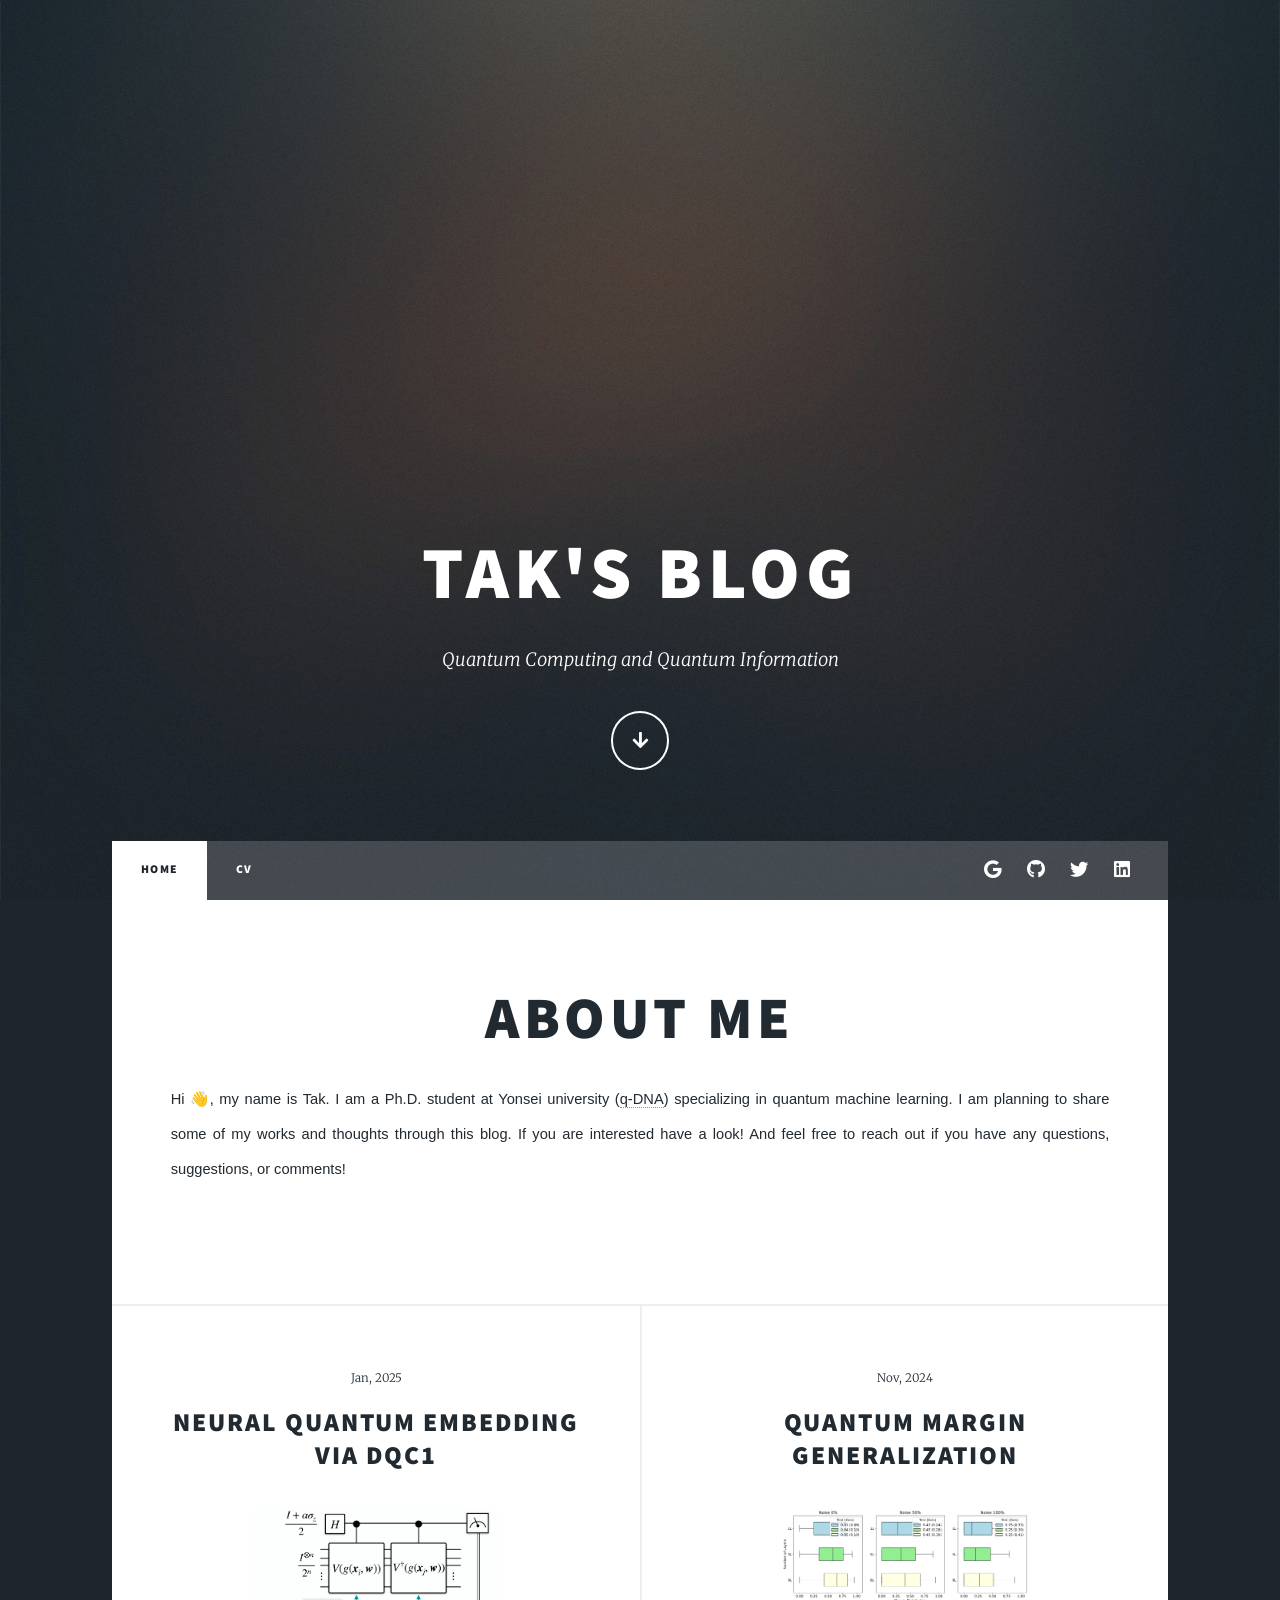
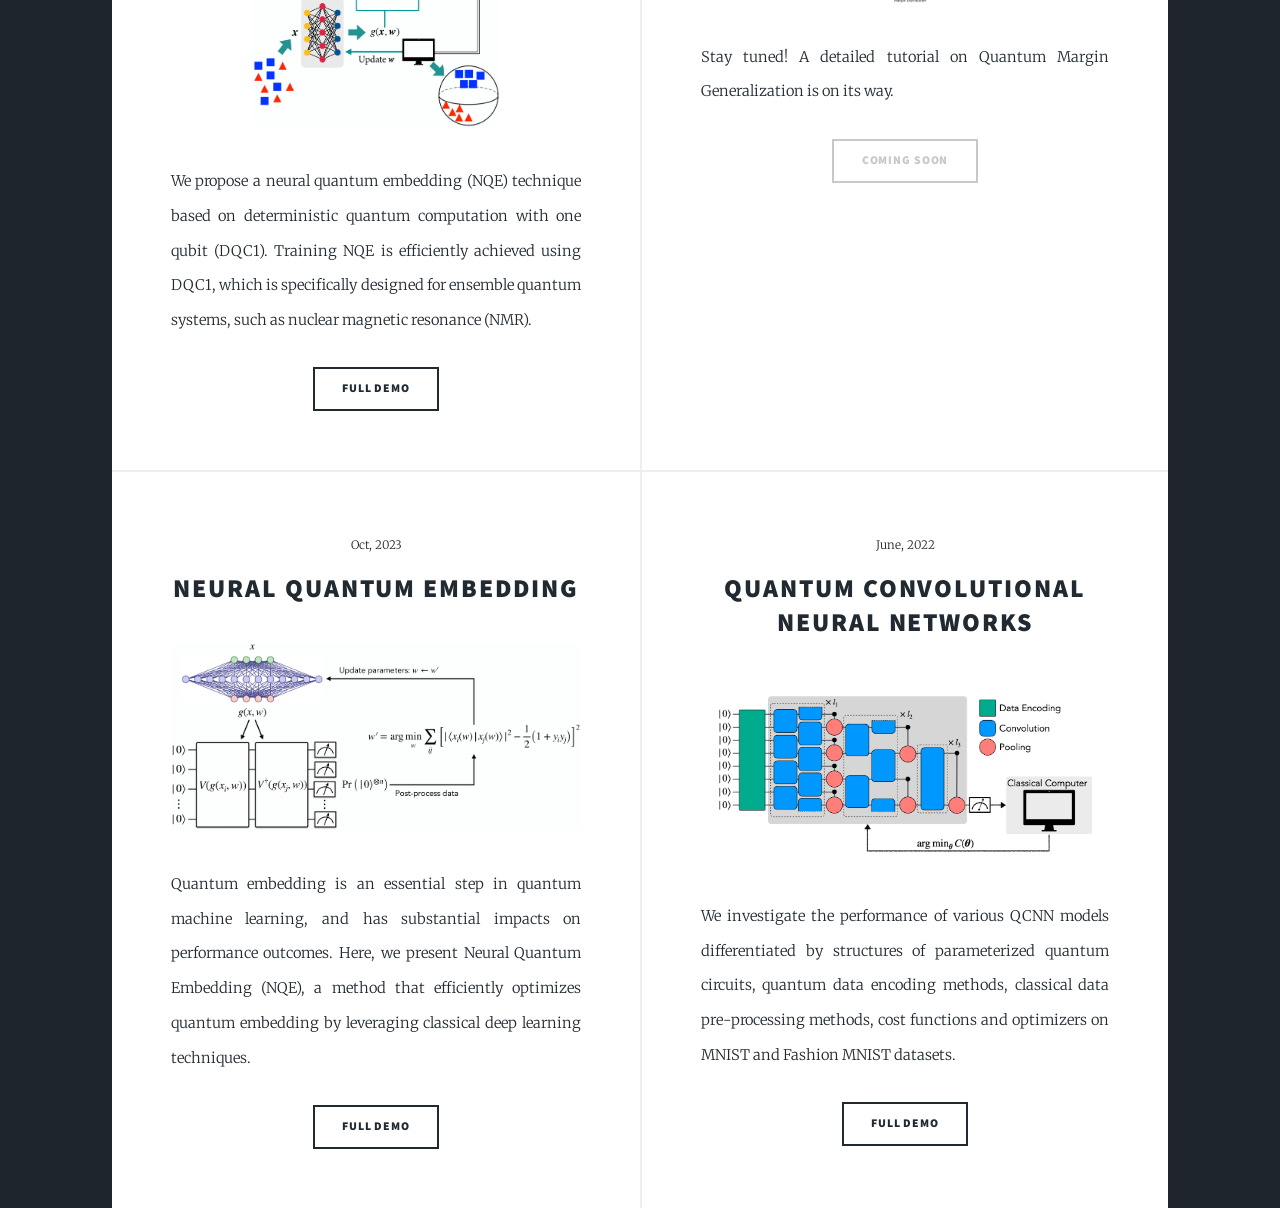
==== index.html @ 094496c6 "update" ====
<!DOCTYPE HTML>
<html>
	<head>
		<title>Tak Hur</title>
		<meta charset="utf-8" />
		<meta name="viewport" content="width=device-width, initial-scale=1, user-scalable=no" />
		<link rel="stylesheet" href="assets/css/main.css" />
		<noscript><link rel="stylesheet" href="assets/css/noscript.css" /></noscript>
	</head>
	<body class="is-preload">

		<!-- Wrapper -->
			<div id="wrapper" class="fade-in">

				<!-- Intro -->
					<div id="intro">
						<h1>Tak's Blog</h1>
						<p>Quantum Computing and Quantum Information 
						<ul class="actions">
							<li><a href="#header" class="button icon solid solo fa-arrow-down scrolly">Continue</a></li>
						</ul>
					</div>

				<!-- Header 
					<header id="header">
						<a href="index.html" class="logo">Massively</a>
					</header>-->
				
				<!-- Nav -->
					<nav id="nav">
						<ul class="links">
							<li class="active"><a href="index.html">Home</a></li>
							<li><a href="CV.html">CV</a></li>
							<!--
								Include if you want Monthly Tak session
							<li><a href="monthly_tak.html">Monthly Tak</a></li>
							-->
						</ul>
						<ul class="icons">
							<li><a href="https://scholar.google.com/citations?user=xmXOhusAAAAJ&hl=en" class="icon brands fa-google"><span class="label">Google</span></a></li>
							<li><a href="https://github.com/takh04" class="icon brands fa-github"><span class="label">GitHub</span></a></li>
							<li><a href="https://twitter.com/takh0404" class="icon brands fa-twitter"><span class="label">Twitter</span></a></li>
							<li><a href="https://www.linkedin.com/in/tak-hur-956042188/" class="icon brands fa-linkedin"><span class="label">linkedin</span></a></li>
						</ul>
					</nav> 

				<!-- Main -->
					<div id="main">

						<!-- Featured Post -->
							<article class="post featured">
								<header class="major">
									<!-- <div> <span class="date">April 25, 2017</span></div> -->
									<h2>About Me</h2>
									<div align="left">
									<p style="font-size: 200spx"><font face='Sans-serif'>
										Hi 👋, my name is Tak. I am a Ph.D. student at Yonsei university  (<a href="https://quantumpark.yonsei.ac.kr">q-DNA</a>) specializing in quantum machine learning. I am planning to share some of my works and thoughts through this blog. If you are interested have a look! And feel free to reach out if you have any questions, suggestions, or comments!
									</font></p>
									</div>
								</header>
								<!--
								Add image
								<a href="#" class="image main"><img src="images/pic01.jpg" alt="" /></a>
								-->

								<!-- <div><ul class="actions special">
									<li><a href="#" class="button large">Full Story</a></li>
								</ul></div> -->
							</article>

						<!-- Post1 -->
							<section class="posts">
								<article>
									<header>
										<span class="date">Jan, 2025</span>
										<h2>Neural Quantum Embedding via DQC1</h2>
									</header>
									<a class="image fit"><img src="tutorials/nqe-dqc1.png" alt="" style="width:60%; height:auto; margin:0 auto;" /></a>
									<p> We propose a neural quantum embedding (NQE) technique based
										on deterministic quantum computation with one qubit (DQC1). Training NQE is efficiently achieved using DQC1, which is specifically
										designed for ensemble quantum systems, such as nuclear magnetic resonance (NMR).</p>
									<ul class="actions special">
										<li><a href="tutorials/nqe-dqc1.html" class="button">Full Demo</a></li>
									</ul>
								</article>
						
						<!-- Post2 -->
								<article>
									<header>
										<span class="date">Nov, 2024</span>
										<h2>Quantum Margin Generalization</h2>
									</header>
									<a class="image fit"><img src="tutorials/qmargin.png" alt="Placeholder image" style="width:60%; height:auto; margin:0 auto;" /></a>
									<p>Stay tuned! A detailed tutorial on Quantum Margin Generalization is on its way.</p>
									<ul class="actions special">
										<li><a href="#" class="button disabled">Coming&nbsp;Soon</a></li>
									</ul>
								</article>
						
						<!-- Post3 -->
								<article>
									<header>
										<span class="date">Oct, 2023</span>
										<h2>Neural Quantum Embedding</h2>
									</header>
									<a href="#" class="image fit"><img src="tutorials/nqe.png" alt="" /></a>
									<p>Quantum embedding is an essential step in quantum machine learning, and has substantial impacts on
										performance outcomes. Here, we present Neural Quantum Embedding (NQE), a method that efficiently
										optimizes quantum embedding by leveraging classical deep learning techniques.</p>
									<ul class="actions special">
										<li><a href="tutorials/nqe.html" class="button">Full Demo</a></li>
									</ul>
								</article>
						
						<!-- Post4 -->
								<article>
									<header>
										<span class="date">June, 2022</span>
										<h2>Quantum Convolutional Neural Networks</h2>
									</header>
									<a class="image fit"><img src="tutorials/qcnn.png" alt="" /></a>
									<p>We investigate the performance of various QCNN models differentiated by structures of parameterized quantum circuits, quantum data encoding methods, classical data pre-processing methods, cost functions and optimizers on MNIST and Fashion MNIST datasets. </p>
									<ul class="actions special">
										<li><a href="tutorials/qcnn.html" class="button">Full Demo</a></li>
									</ul>
								</article>



					</section>





						<!-- Footer 
							<footer>
								<div class="pagination">
									<a href="#" class="previous">Prev</a>
									<a href="#" class="page active">1</a>
									<a href="#" class="page">2</a>
									<a href="#" class="page">3</a>
									<span class="extra">&hellip;</span>
									<a href="#" class="page">8</a>
									<a href="#" class="page">9</a>
									<a href="#" class="page">10</a>
									<a href="#" class="next">Next</a>
								</div>
							</footer>-->

					</div>

				<!-- Footer 
					<footer id="footer">
						<section>
							<form method="post" action="#">
								<div class="fields">
									<div class="field">
										<label for="name">Name</label>
										<input type="text" name="name" id="name" />
									</div>
									<div class="field">
										<label for="email">Email</label>
										<input type="text" name="email" id="email" />
									</div>
									<div class="field">
										<label for="message">Message</label>
										<textarea name="message" id="message" rows="3"></textarea>
									</div>
								</div>
								<ul class="actions">
									<li><input type="submit" value="Send Message" /></li>
								</ul>
							</form>
						</section>
						<section class="split contact">
							<section class="alt">
								<h3>Address</h3>
								<p>1234 Somewhere Road #87257<br />
								Nashville, TN 00000-0000</p>
							</section>
							<section>
								<h3>Phone</h3>
								<p><a href="#">(000) 000-0000</a></p>
							</section>
							<section>
								<h3>Email</h3>
								<p><a href="#">takh0404@gmail.com</a></p>
							</section>
							<section>
								<h3>Social</h3>
								<ul class="icons alt">
									<li><a href="#" class="icon brands alt fa-twitter"><span class="label">Twitter</span></a></li>
									<li><a href="#" class="icon brands alt fa-github"><span class="label">GitHub</span></a></li>
								</ul>
							</section>
						</section>
					</footer>
			</div>-->

		<!-- Scripts -->
			<script src="assets/js/jquery.min.js"></script>
			<script src="assets/js/jquery.scrollex.min.js"></script>
			<script src="assets/js/jquery.scrolly.min.js"></script>
			<script src="assets/js/browser.min.js"></script>
			<script src="assets/js/breakpoints.min.js"></script>
			<script src="assets/js/util.js"></script>
			<script src="assets/js/main.js"></script>

	</body>
</html>
---- assets/css/main.css ----
@import url(fontawesome-all.min.css);
@import url("https://fonts.googleapis.com/css?family=Merriweather:300,700,300italic,700italic|Source+Sans+Pro:900");

/*
	Massively by HTML5 UP
	html5up.net | @ajlkn
	Free for personal and commercial use under the CCA 3.0 license (html5up.net/license)
*/

html, body, div, span, applet, object,
iframe, h1, h2, h3, h4, h5, h6, p, blockquote,
pre, a, abbr, acronym, address, big, cite,
code, del, dfn, em, img, ins, kbd, q, s, samp,
small, strike, strong, sub, sup, tt, var, b,
u, i, center, dl, dt, dd, ol, ul, li, fieldset,
form, label, legend, table, caption, tbody,
tfoot, thead, tr, th, td, article, aside,
canvas, details, embed, figure, figcaption,
footer, header, hgroup, menu, nav, output, ruby,
section, summary, time, mark, audio, video {
	margin: 0;
	padding: 0;
	border: 0;
	font-size: 100%;
	font: inherit;
	vertical-align: baseline;}

article, aside, details, figcaption, figure,
footer, header, hgroup, menu, nav, section {
	display: block;}

body {
	line-height: 1;
}

ol, ul {
	list-style: none;
}

blockquote, q {
	quotes: none;
}

	blockquote:before, blockquote:after, q:before, q:after {
		content: '';
		content: none;
	}

table {
	border-collapse: collapse;
	border-spacing: 0;
}

body {
	-webkit-text-size-adjust: none;
}

mark {
	background-color: transparent;
	color: inherit;
}

input::-moz-focus-inner {
	border: 0;
	padding: 0;
}

input, select, textarea {
	-moz-appearance: none;
	-webkit-appearance: none;
	-ms-appearance: none;
	appearance: none;
}

/* Basic */

	@-ms-viewport {
		width: device-width;
	}

	body {
		-ms-overflow-style: scrollbar;
	}

	@media screen and (max-width: 480px) {

		html, body {
			min-width: 320px;
		}

	}

	html {
		box-sizing: border-box;
	}

	*, *:before, *:after {
		box-sizing: inherit;
	}

	body {
		background-color: #1e252d;
	}

		body.is-preload *, body.is-preload *:before, body.is-preload *:after {
			-moz-animation: none !important;
			-webkit-animation: none !important;
			-ms-animation: none !important;
			animation: none !important;
			-moz-transition: none !important;
			-webkit-transition: none !important;
			-ms-transition: none !important;
			transition: none !important;
		}

/* Type */

	html {
		font-size: 16pt;
	}

		@media screen and (max-width: 1680px) {

			html {
				font-size: 12pt;
			}

		}

		@media screen and (max-width: 1280px) {

			html {
				font-size: 11pt;
			}

		}

		@media screen and (max-width: 360px) {

			html {
				font-size: 10pt;
			}

		}

	body {
		color: #212931;
	}

	body, input, select, textarea {
		font-family: "Merriweather", Georgia, serif;
		font-weight: 300;
		font-size: 1rem;
		line-height: 2.375;
	}

	a {
		-moz-transition: color 0.2s ease-in-out, background-color 0.2s ease-in-out, border-color 0.2s ease-in-out, box-shadow 0.2s ease-in-out;
		-webkit-transition: color 0.2s ease-in-out, background-color 0.2s ease-in-out, border-color 0.2s ease-in-out, box-shadow 0.2s ease-in-out;
		-ms-transition: color 0.2s ease-in-out, background-color 0.2s ease-in-out, border-color 0.2s ease-in-out, box-shadow 0.2s ease-in-out;
		transition: color 0.2s ease-in-out, background-color 0.2s ease-in-out, border-color 0.2s ease-in-out, box-shadow 0.2s ease-in-out;
		border-bottom: dotted 1px;
		text-decoration: none;
	}

		a:hover {
			border-bottom-color: transparent;
		}

	strong, b {
		font-weight: 600;
	}

	em, i {
		font-style: italic;
	}

	p {
		text-align: justify;
		margin: 0 0 2rem 0;
	}

	h1, h2, h3, h4, h5, h6 {
		font-family: "Source Sans Pro", Helvetica, sans-serif;
		font-weight: 900;
		line-height: 1.5;
		letter-spacing: 0.075em;
		text-transform: uppercase;
		margin: 0 0 1rem 0;
	}

		h1 a, h2 a, h3 a, h4 a, h5 a, h6 a {
			border-bottom: 0;
			color: inherit;
			text-decoration: none;
		}

	h1 {
		font-size: 4rem;
		line-height: 1.1;
		margin: 0 0 2rem 0;
	}

	h2 {
		font-size: 1.75rem;
		line-height: 1.3;
		margin: 0 0 1.5rem 0;
	}

	h3 {
		font-size: 1.25rem;
		margin: 0 0 1.5rem 0;
	}

	h4 {
		font-size: 1rem;
	}

	h5 {
		font-size: 0.9rem;
	}

	h6 {
		font-size: 0.8rem;
	}

	sub {
		font-size: 0.8rem;
		position: relative;
		top: 0.5rem;
	}

	sup {
		font-size: 0.8rem;
		position: relative;
		top: -0.5rem;
	}

	blockquote {
		border-left: solid 4px;
		font-style: italic;
		margin: 0 0 2rem 0;
		padding: 0.5rem 0 0.5rem 2rem;
	}

	code {
		border: solid 2px;
		font-family: "Courier New", monospace;
		font-size: 0.9rem;
		margin: 0 0.25rem;
		padding: 0.25rem 0.65rem;
	}

	pre {
		-webkit-overflow-scrolling: touch;
		font-family: "Courier New", monospace;
		font-size: 0.9rem;
		margin: 0 0 2rem 0;
	}

		pre code {
			display: block;
			line-height: 1.75;
			padding: 1rem 1.5rem;
			overflow-x: auto;
		}

	hr {
		border: 0;
		border-bottom: solid 2px;
		margin: 3rem 0;
	}

		hr.major {
			margin: 5rem 0;
		}

	.align-left {
		text-align: left;
	}

	.align-center {
		text-align: center;
	}

	.align-right {
		text-align: right;
	}

	input, select, textarea {
		color: #212931;
	}

	a {
		color: #212931;
		border-bottom-color: rgba(33, 41, 49, 0.5);
	}

		a:hover {
			border-bottom-color: transparent;
			color: #18bfef !important;
		}

	strong, b {
		color: #212931;
	}

	h1, h2, h3, h4, h5, h6 {
		color: #212931;
	}

	blockquote {
		border-left-color: #eeeeee;
	}

	code {
		background: rgba(220, 220, 220, 0.25);
		border-color: #eeeeee;
	}

	hr {
		border-bottom-color: #eeeeee;
	}

/* Row */

	.row {
		display: flex;
		flex-wrap: wrap;
		box-sizing: border-box;
		align-items: stretch;
	}

		.row > * {
			box-sizing: border-box;
		}

		.row.gtr-uniform > * > :last-child {
			margin-bottom: 0;
		}

		.row.aln-left {
			justify-content: flex-start;
		}

		.row.aln-center {
			justify-content: center;
		}

		.row.aln-right {
			justify-content: flex-end;
		}

		.row.aln-top {
			align-items: flex-start;
		}

		.row.aln-middle {
			align-items: center;
		}

		.row.aln-bottom {
			align-items: flex-end;
		}

		.row > .imp {
			order: -1;
		}

		.row > .col-1 {
			width: 8.33333%;
		}

		.row > .off-1 {
			margin-left: 8.33333%;
		}

		.row > .col-2 {
			width: 16.66667%;
		}

		.row > .off-2 {
			margin-left: 16.66667%;
		}

		.row > .col-3 {
			width: 25%;
		}

		.row > .off-3 {
			margin-left: 25%;
		}

		.row > .col-4 {
			width: 33.33333%;
		}

		.row > .off-4 {
			margin-left: 33.33333%;
		}

		.row > .col-5 {
			width: 41.66667%;
		}

		.row > .off-5 {
			margin-left: 41.66667%;
		}

		.row > .col-6 {
			width: 50%;
		}

		.row > .off-6 {
			margin-left: 50%;
		}

		.row > .col-7 {
			width: 58.33333%;
		}

		.row > .off-7 {
			margin-left: 58.33333%;
		}

		.row > .col-8 {
			width: 66.66667%;
		}

		.row > .off-8 {
			margin-left: 66.66667%;
		}

		.row > .col-9 {
			width: 75%;
		}

		.row > .off-9 {
			margin-left: 75%;
		}

		.row > .col-10 {
			width: 83.33333%;
		}

		.row > .off-10 {
			margin-left: 83.33333%;
		}

		.row > .col-11 {
			width: 91.66667%;
		}

		.row > .off-11 {
			margin-left: 91.66667%;
		}

		.row > .col-12 {
			width: 100%;
		}

		.row > .off-12 {
			margin-left: 100%;
		}

		.row.gtr-0 {
			margin-top: 0;
			margin-left: 0rem;
		}

			.row.gtr-0 > * {
				padding: 0 0 0 0rem;
			}

			.row.gtr-0.gtr-uniform {
				margin-top: 0rem;
			}

				.row.gtr-0.gtr-uniform > * {
					padding-top: 0rem;
				}

		.row.gtr-25 {
			margin-top: 0;
			margin-left: -0.375rem;
		}

			.row.gtr-25 > * {
				padding: 0 0 0 0.375rem;
			}

			.row.gtr-25.gtr-uniform {
				margin-top: -0.375rem;
			}

				.row.gtr-25.gtr-uniform > * {
					padding-top: 0.375rem;
				}

		.row.gtr-50 {
			margin-top: 0;
			margin-left: -0.75rem;
		}

			.row.gtr-50 > * {
				padding: 0 0 0 0.75rem;
			}

			.row.gtr-50.gtr-uniform {
				margin-top: -0.75rem;
			}

				.row.gtr-50.gtr-uniform > * {
					padding-top: 0.75rem;
				}

		.row {
			margin-top: 0;
			margin-left: -1.5rem;
		}

			.row > * {
				padding: 0 0 0 1.5rem;
			}

			.row.gtr-uniform {
				margin-top: -1.5rem;
			}

				.row.gtr-uniform > * {
					padding-top: 1.5rem;
				}

		.row.gtr-150 {
			margin-top: 0;
			margin-left: -2.25rem;
		}

			.row.gtr-150 > * {
				padding: 0 0 0 2.25rem;
			}

			.row.gtr-150.gtr-uniform {
				margin-top: -2.25rem;
			}

				.row.gtr-150.gtr-uniform > * {
					padding-top: 2.25rem;
				}

		.row.gtr-200 {
			margin-top: 0;
			margin-left: -3rem;
		}

			.row.gtr-200 > * {
				padding: 0 0 0 3rem;
			}

			.row.gtr-200.gtr-uniform {
				margin-top: -3rem;
			}

				.row.gtr-200.gtr-uniform > * {
					padding-top: 3rem;
				}

		@media screen and (max-width: 1680px) {

			.row {
				display: flex;
				flex-wrap: wrap;
				box-sizing: border-box;
				align-items: stretch;
			}

				.row > * {
					box-sizing: border-box;
				}

				.row.gtr-uniform > * > :last-child {
					margin-bottom: 0;
				}

				.row.aln-left {
					justify-content: flex-start;
				}

				.row.aln-center {
					justify-content: center;
				}

				.row.aln-right {
					justify-content: flex-end;
				}

				.row.aln-top {
					align-items: flex-start;
				}

				.row.aln-middle {
					align-items: center;
				}

				.row.aln-bottom {
					align-items: flex-end;
				}

				.row > .imp-xlarge {
					order: -1;
				}

				.row > .col-1-xlarge {
					width: 8.33333%;
				}

				.row > .off-1-xlarge {
					margin-left: 8.33333%;
				}

				.row > .col-2-xlarge {
					width: 16.66667%;
				}

				.row > .off-2-xlarge {
					margin-left: 16.66667%;
				}

				.row > .col-3-xlarge {
					width: 25%;
				}

				.row > .off-3-xlarge {
					margin-left: 25%;
				}

				.row > .col-4-xlarge {
					width: 33.33333%;
				}

				.row > .off-4-xlarge {
					margin-left: 33.33333%;
				}

				.row > .col-5-xlarge {
					width: 41.66667%;
				}

				.row > .off-5-xlarge {
					margin-left: 41.66667%;
				}

				.row > .col-6-xlarge {
					width: 50%;
				}

				.row > .off-6-xlarge {
					margin-left: 50%;
				}

				.row > .col-7-xlarge {
					width: 58.33333%;
				}

				.row > .off-7-xlarge {
					margin-left: 58.33333%;
				}

				.row > .col-8-xlarge {
					width: 66.66667%;
				}

				.row > .off-8-xlarge {
					margin-left: 66.66667%;
				}

				.row > .col-9-xlarge {
					width: 75%;
				}

				.row > .off-9-xlarge {
					margin-left: 75%;
				}

				.row > .col-10-xlarge {
					width: 83.33333%;
				}

				.row > .off-10-xlarge {
					margin-left: 83.33333%;
				}

				.row > .col-11-xlarge {
					width: 91.66667%;
				}

				.row > .off-11-xlarge {
					margin-left: 91.66667%;
				}

				.row > .col-12-xlarge {
					width: 100%;
				}

				.row > .off-12-xlarge {
					margin-left: 100%;
				}

				.row.gtr-0 {
					margin-top: 0;
					margin-left: 0rem;
				}

					.row.gtr-0 > * {
						padding: 0 0 0 0rem;
					}

					.row.gtr-0.gtr-uniform {
						margin-top: 0rem;
					}

						.row.gtr-0.gtr-uniform > * {
							padding-top: 0rem;
						}

				.row.gtr-25 {
					margin-top: 0;
					margin-left: -0.375rem;
				}

					.row.gtr-25 > * {
						padding: 0 0 0 0.375rem;
					}

					.row.gtr-25.gtr-uniform {
						margin-top: -0.375rem;
					}

						.row.gtr-25.gtr-uniform > * {
							padding-top: 0.375rem;
						}

				.row.gtr-50 {
					margin-top: 0;
					margin-left: -0.75rem;
				}

					.row.gtr-50 > * {
						padding: 0 0 0 0.75rem;
					}

					.row.gtr-50.gtr-uniform {
						margin-top: -0.75rem;
					}

						.row.gtr-50.gtr-uniform > * {
							padding-top: 0.75rem;
						}

				.row {
					margin-top: 0;
					margin-left: -1.5rem;
				}

					.row > * {
						padding: 0 0 0 1.5rem;
					}

					.row.gtr-uniform {
						margin-top: -1.5rem;
					}

						.row.gtr-uniform > * {
							padding-top: 1.5rem;
						}

				.row.gtr-150 {
					margin-top: 0;
					margin-left: -2.25rem;
				}

					.row.gtr-150 > * {
						padding: 0 0 0 2.25rem;
					}

					.row.gtr-150.gtr-uniform {
						margin-top: -2.25rem;
					}

						.row.gtr-150.gtr-uniform > * {
							padding-top: 2.25rem;
						}

				.row.gtr-200 {
					margin-top: 0;
					margin-left: -3rem;
				}

					.row.gtr-200 > * {
						padding: 0 0 0 3rem;
					}

					.row.gtr-200.gtr-uniform {
						margin-top: -3rem;
					}

						.row.gtr-200.gtr-uniform > * {
							padding-top: 3rem;
						}

		}

		@media screen and (max-width: 1280px) {

			.row {
				display: flex;
				flex-wrap: wrap;
				box-sizing: border-box;
				align-items: stretch;
			}

				.row > * {
					box-sizing: border-box;
				}

				.row.gtr-uniform > * > :last-child {
					margin-bottom: 0;
				}

				.row.aln-left {
					justify-content: flex-start;
				}

				.row.aln-center {
					justify-content: center;
				}

				.row.aln-right {
					justify-content: flex-end;
				}

				.row.aln-top {
					align-items: flex-start;
				}

				.row.aln-middle {
					align-items: center;
				}

				.row.aln-bottom {
					align-items: flex-end;
				}

				.row > .imp-large {
					order: -1;
				}

				.row > .col-1-large {
					width: 8.33333%;
				}

				.row > .off-1-large {
					margin-left: 8.33333%;
				}

				.row > .col-2-large {
					width: 16.66667%;
				}

				.row > .off-2-large {
					margin-left: 16.66667%;
				}

				.row > .col-3-large {
					width: 25%;
				}

				.row > .off-3-large {
					margin-left: 25%;
				}

				.row > .col-4-large {
					width: 33.33333%;
				}

				.row > .off-4-large {
					margin-left: 33.33333%;
				}

				.row > .col-5-large {
					width: 41.66667%;
				}

				.row > .off-5-large {
					margin-left: 41.66667%;
				}

				.row > .col-6-large {
					width: 50%;
				}

				.row > .off-6-large {
					margin-left: 50%;
				}

				.row > .col-7-large {
					width: 58.33333%;
				}

				.row > .off-7-large {
					margin-left: 58.33333%;
				}

				.row > .col-8-large {
					width: 66.66667%;
				}

				.row > .off-8-large {
					margin-left: 66.66667%;
				}

				.row > .col-9-large {
					width: 75%;
				}

				.row > .off-9-large {
					margin-left: 75%;
				}

				.row > .col-10-large {
					width: 83.33333%;
				}

				.row > .off-10-large {
					margin-left: 83.33333%;
				}

				.row > .col-11-large {
					width: 91.66667%;
				}

				.row > .off-11-large {
					margin-left: 91.66667%;
				}

				.row > .col-12-large {
					width: 100%;
				}

				.row > .off-12-large {
					margin-left: 100%;
				}

				.row.gtr-0 {
					margin-top: 0;
					margin-left: 0rem;
				}

					.row.gtr-0 > * {
						padding: 0 0 0 0rem;
					}

					.row.gtr-0.gtr-uniform {
						margin-top: 0rem;
					}

						.row.gtr-0.gtr-uniform > * {
							padding-top: 0rem;
						}

				.row.gtr-25 {
					margin-top: 0;
					margin-left: -0.375rem;
				}

					.row.gtr-25 > * {
						padding: 0 0 0 0.375rem;
					}

					.row.gtr-25.gtr-uniform {
						margin-top: -0.375rem;
					}

						.row.gtr-25.gtr-uniform > * {
							padding-top: 0.375rem;
						}

				.row.gtr-50 {
					margin-top: 0;
					margin-left: -0.75rem;
				}

					.row.gtr-50 > * {
						padding: 0 0 0 0.75rem;
					}

					.row.gtr-50.gtr-uniform {
						margin-top: -0.75rem;
					}

						.row.gtr-50.gtr-uniform > * {
							padding-top: 0.75rem;
						}

				.row {
					margin-top: 0;
					margin-left: -1.5rem;
				}

					.row > * {
						padding: 0 0 0 1.5rem;
					}

					.row.gtr-uniform {
						margin-top: -1.5rem;
					}

						.row.gtr-uniform > * {
							padding-top: 1.5rem;
						}

				.row.gtr-150 {
					margin-top: 0;
					margin-left: -2.25rem;
				}

					.row.gtr-150 > * {
						padding: 0 0 0 2.25rem;
					}

					.row.gtr-150.gtr-uniform {
						margin-top: -2.25rem;
					}

						.row.gtr-150.gtr-uniform > * {
							padding-top: 2.25rem;
						}

				.row.gtr-200 {
					margin-top: 0;
					margin-left: -3rem;
				}

					.row.gtr-200 > * {
						padding: 0 0 0 3rem;
					}

					.row.gtr-200.gtr-uniform {
						margin-top: -3rem;
					}

						.row.gtr-200.gtr-uniform > * {
							padding-top: 3rem;
						}

		}

		@media screen and (max-width: 980px) {

			.row {
				display: flex;
				flex-wrap: wrap;
				box-sizing: border-box;
				align-items: stretch;
			}

				.row > * {
					box-sizing: border-box;
				}

				.row.gtr-uniform > * > :last-child {
					margin-bottom: 0;
				}

				.row.aln-left {
					justify-content: flex-start;
				}

				.row.aln-center {
					justify-content: center;
				}

				.row.aln-right {
					justify-content: flex-end;
				}

				.row.aln-top {
					align-items: flex-start;
				}

				.row.aln-middle {
					align-items: center;
				}

				.row.aln-bottom {
					align-items: flex-end;
				}

				.row > .imp-medium {
					order: -1;
				}

				.row > .col-1-medium {
					width: 8.33333%;
				}

				.row > .off-1-medium {
					margin-left: 8.33333%;
				}

				.row > .col-2-medium {
					width: 16.66667%;
				}

				.row > .off-2-medium {
					margin-left: 16.66667%;
				}

				.row > .col-3-medium {
					width: 25%;
				}

				.row > .off-3-medium {
					margin-left: 25%;
				}

				.row > .col-4-medium {
					width: 33.33333%;
				}

				.row > .off-4-medium {
					margin-left: 33.33333%;
				}

				.row > .col-5-medium {
					width: 41.66667%;
				}

				.row > .off-5-medium {
					margin-left: 41.66667%;
				}

				.row > .col-6-medium {
					width: 50%;
				}

				.row > .off-6-medium {
					margin-left: 50%;
				}

				.row > .col-7-medium {
					width: 58.33333%;
				}

				.row > .off-7-medium {
					margin-left: 58.33333%;
				}

				.row > .col-8-medium {
					width: 66.66667%;
				}

				.row > .off-8-medium {
					margin-left: 66.66667%;
				}

				.row > .col-9-medium {
					width: 75%;
				}

				.row > .off-9-medium {
					margin-left: 75%;
				}

				.row > .col-10-medium {
					width: 83.33333%;
				}

				.row > .off-10-medium {
					margin-left: 83.33333%;
				}

				.row > .col-11-medium {
					width: 91.66667%;
				}

				.row > .off-11-medium {
					margin-left: 91.66667%;
				}

				.row > .col-12-medium {
					width: 100%;
				}

				.row > .off-12-medium {
					margin-left: 100%;
				}

				.row.gtr-0 {
					margin-top: 0;
					margin-left: 0rem;
				}

					.row.gtr-0 > * {
						padding: 0 0 0 0rem;
					}

					.row.gtr-0.gtr-uniform {
						margin-top: 0rem;
					}

						.row.gtr-0.gtr-uniform > * {
							padding-top: 0rem;
						}

				.row.gtr-25 {
					margin-top: 0;
					margin-left: -0.375rem;
				}

					.row.gtr-25 > * {
						padding: 0 0 0 0.375rem;
					}

					.row.gtr-25.gtr-uniform {
						margin-top: -0.375rem;
					}

						.row.gtr-25.gtr-uniform > * {
							padding-top: 0.375rem;
						}

				.row.gtr-50 {
					margin-top: 0;
					margin-left: -0.75rem;
				}

					.row.gtr-50 > * {
						padding: 0 0 0 0.75rem;
					}

					.row.gtr-50.gtr-uniform {
						margin-top: -0.75rem;
					}

						.row.gtr-50.gtr-uniform > * {
							padding-top: 0.75rem;
						}

				.row {
					margin-top: 0;
					margin-left: -1.5rem;
				}

					.row > * {
						padding: 0 0 0 1.5rem;
					}

					.row.gtr-uniform {
						margin-top: -1.5rem;
					}

						.row.gtr-uniform > * {
							padding-top: 1.5rem;
						}

				.row.gtr-150 {
					margin-top: 0;
					margin-left: -2.25rem;
				}

					.row.gtr-150 > * {
						padding: 0 0 0 2.25rem;
					}

					.row.gtr-150.gtr-uniform {
						margin-top: -2.25rem;
					}

						.row.gtr-150.gtr-uniform > * {
							padding-top: 2.25rem;
						}

				.row.gtr-200 {
					margin-top: 0;
					margin-left: -3rem;
				}

					.row.gtr-200 > * {
						padding: 0 0 0 3rem;
					}

					.row.gtr-200.gtr-uniform {
						margin-top: -3rem;
					}

						.row.gtr-200.gtr-uniform > * {
							padding-top: 3rem;
						}

		}

		@media screen and (max-width: 736px) {

			.row {
				display: flex;
				flex-wrap: wrap;
				box-sizing: border-box;
				align-items: stretch;
			}

				.row > * {
					box-sizing: border-box;
				}

				.row.gtr-uniform > * > :last-child {
					margin-bottom: 0;
				}

				.row.aln-left {
					justify-content: flex-start;
				}

				.row.aln-center {
					justify-content: center;
				}

				.row.aln-right {
					justify-content: flex-end;
				}

				.row.aln-top {
					align-items: flex-start;
				}

				.row.aln-middle {
					align-items: center;
				}

				.row.aln-bottom {
					align-items: flex-end;
				}

				.row > .imp-small {
					order: -1;
				}

				.row > .col-1-small {
					width: 8.33333%;
				}

				.row > .off-1-small {
					margin-left: 8.33333%;
				}

				.row > .col-2-small {
					width: 16.66667%;
				}

				.row > .off-2-small {
					margin-left: 16.66667%;
				}

				.row > .col-3-small {
					width: 25%;
				}

				.row > .off-3-small {
					margin-left: 25%;
				}

				.row > .col-4-small {
					width: 33.33333%;
				}

				.row > .off-4-small {
					margin-left: 33.33333%;
				}

				.row > .col-5-small {
					width: 41.66667%;
				}

				.row > .off-5-small {
					margin-left: 41.66667%;
				}

				.row > .col-6-small {
					width: 50%;
				}

				.row > .off-6-small {
					margin-left: 50%;
				}

				.row > .col-7-small {
					width: 58.33333%;
				}

				.row > .off-7-small {
					margin-left: 58.33333%;
				}

				.row > .col-8-small {
					width: 66.66667%;
				}

				.row > .off-8-small {
					margin-left: 66.66667%;
				}

				.row > .col-9-small {
					width: 75%;
				}

				.row > .off-9-small {
					margin-left: 75%;
				}

				.row > .col-10-small {
					width: 83.33333%;
				}

				.row > .off-10-small {
					margin-left: 83.33333%;
				}

				.row > .col-11-small {
					width: 91.66667%;
				}

				.row > .off-11-small {
					margin-left: 91.66667%;
				}

				.row > .col-12-small {
					width: 100%;
				}

				.row > .off-12-small {
					margin-left: 100%;
				}

				.row.gtr-0 {
					margin-top: 0;
					margin-left: 0rem;
				}

					.row.gtr-0 > * {
						padding: 0 0 0 0rem;
					}

					.row.gtr-0.gtr-uniform {
						margin-top: 0rem;
					}

						.row.gtr-0.gtr-uniform > * {
							padding-top: 0rem;
						}

				.row.gtr-25 {
					margin-top: 0;
					margin-left: -0.375rem;
				}

					.row.gtr-25 > * {
						padding: 0 0 0 0.375rem;
					}

					.row.gtr-25.gtr-uniform {
						margin-top: -0.375rem;
					}

						.row.gtr-25.gtr-uniform > * {
							padding-top: 0.375rem;
						}

				.row.gtr-50 {
					margin-top: 0;
					margin-left: -0.75rem;
				}

					.row.gtr-50 > * {
						padding: 0 0 0 0.75rem;
					}

					.row.gtr-50.gtr-uniform {
						margin-top: -0.75rem;
					}

						.row.gtr-50.gtr-uniform > * {
							padding-top: 0.75rem;
						}

				.row {
					margin-top: 0;
					margin-left: -1.5rem;
				}

					.row > * {
						padding: 0 0 0 1.5rem;
					}

					.row.gtr-uniform {
						margin-top: -1.5rem;
					}

						.row.gtr-uniform > * {
							padding-top: 1.5rem;
						}

				.row.gtr-150 {
					margin-top: 0;
					margin-left: -2.25rem;
				}

					.row.gtr-150 > * {
						padding: 0 0 0 2.25rem;
					}

					.row.gtr-150.gtr-uniform {
						margin-top: -2.25rem;
					}

						.row.gtr-150.gtr-uniform > * {
							padding-top: 2.25rem;
						}

				.row.gtr-200 {
					margin-top: 0;
					margin-left: -3rem;
				}

					.row.gtr-200 > * {
						padding: 0 0 0 3rem;
					}

					.row.gtr-200.gtr-uniform {
						margin-top: -3rem;
					}

						.row.gtr-200.gtr-uniform > * {
							padding-top: 3rem;
						}

		}

		@media screen and (max-width: 480px) {

			.row {
				display: flex;
				flex-wrap: wrap;
				box-sizing: border-box;
				align-items: stretch;
			}

				.row > * {
					box-sizing: border-box;
				}

				.row.gtr-uniform > * > :last-child {
					margin-bottom: 0;
				}

				.row.aln-left {
					justify-content: flex-start;
				}

				.row.aln-center {
					justify-content: center;
				}

				.row.aln-right {
					justify-content: flex-end;
				}

				.row.aln-top {
					align-items: flex-start;
				}

				.row.aln-middle {
					align-items: center;
				}

				.row.aln-bottom {
					align-items: flex-end;
				}

				.row > .imp-xsmall {
					order: -1;
				}

				.row > .col-1-xsmall {
					width: 8.33333%;
				}

				.row > .off-1-xsmall {
					margin-left: 8.33333%;
				}

				.row > .col-2-xsmall {
					width: 16.66667%;
				}

				.row > .off-2-xsmall {
					margin-left: 16.66667%;
				}

				.row > .col-3-xsmall {
					width: 25%;
				}

				.row > .off-3-xsmall {
					margin-left: 25%;
				}

				.row > .col-4-xsmall {
					width: 33.33333%;
				}

				.row > .off-4-xsmall {
					margin-left: 33.33333%;
				}

				.row > .col-5-xsmall {
					width: 41.66667%;
				}

				.row > .off-5-xsmall {
					margin-left: 41.66667%;
				}

				.row > .col-6-xsmall {
					width: 50%;
				}

				.row > .off-6-xsmall {
					margin-left: 50%;
				}

				.row > .col-7-xsmall {
					width: 58.33333%;
				}

				.row > .off-7-xsmall {
					margin-left: 58.33333%;
				}

				.row > .col-8-xsmall {
					width: 66.66667%;
				}

				.row > .off-8-xsmall {
					margin-left: 66.66667%;
				}

				.row > .col-9-xsmall {
					width: 75%;
				}

				.row > .off-9-xsmall {
					margin-left: 75%;
				}

				.row > .col-10-xsmall {
					width: 83.33333%;
				}

				.row > .off-10-xsmall {
					margin-left: 83.33333%;
				}

				.row > .col-11-xsmall {
					width: 91.66667%;
				}

				.row > .off-11-xsmall {
					margin-left: 91.66667%;
				}

				.row > .col-12-xsmall {
					width: 100%;
				}

				.row > .off-12-xsmall {
					margin-left: 100%;
				}

				.row.gtr-0 {
					margin-top: 0;
					margin-left: 0rem;
				}

					.row.gtr-0 > * {
						padding: 0 0 0 0rem;
					}

					.row.gtr-0.gtr-uniform {
						margin-top: 0rem;
					}

						.row.gtr-0.gtr-uniform > * {
							padding-top: 0rem;
						}

				.row.gtr-25 {
					margin-top: 0;
					margin-left: -0.375rem;
				}

					.row.gtr-25 > * {
						padding: 0 0 0 0.375rem;
					}

					.row.gtr-25.gtr-uniform {
						margin-top: -0.375rem;
					}

						.row.gtr-25.gtr-uniform > * {
							padding-top: 0.375rem;
						}

				.row.gtr-50 {
					margin-top: 0;
					margin-left: -0.75rem;
				}

					.row.gtr-50 > * {
						padding: 0 0 0 0.75rem;
					}

					.row.gtr-50.gtr-uniform {
						margin-top: -0.75rem;
					}

						.row.gtr-50.gtr-uniform > * {
							padding-top: 0.75rem;
						}

				.row {
					margin-top: 0;
					margin-left: -1.5rem;
				}

					.row > * {
						padding: 0 0 0 1.5rem;
					}

					.row.gtr-uniform {
						margin-top: -1.5rem;
					}

						.row.gtr-uniform > * {
							padding-top: 1.5rem;
						}

				.row.gtr-150 {
					margin-top: 0;
					margin-left: -2.25rem;
				}

					.row.gtr-150 > * {
						padding: 0 0 0 2.25rem;
					}

					.row.gtr-150.gtr-uniform {
						margin-top: -2.25rem;
					}

						.row.gtr-150.gtr-uniform > * {
							padding-top: 2.25rem;
						}

				.row.gtr-200 {
					margin-top: 0;
					margin-left: -3rem;
				}

					.row.gtr-200 > * {
						padding: 0 0 0 3rem;
					}

					.row.gtr-200.gtr-uniform {
						margin-top: -3rem;
					}

						.row.gtr-200.gtr-uniform > * {
							padding-top: 3rem;
						}

		}

		@media screen and (max-width: 360px) {

			.row {
				display: flex;
				flex-wrap: wrap;
				box-sizing: border-box;
				align-items: stretch;
			}

				.row > * {
					box-sizing: border-box;
				}

				.row.gtr-uniform > * > :last-child {
					margin-bottom: 0;
				}

				.row.aln-left {
					justify-content: flex-start;
				}

				.row.aln-center {
					justify-content: center;
				}

				.row.aln-right {
					justify-content: flex-end;
				}

				.row.aln-top {
					align-items: flex-start;
				}

				.row.aln-middle {
					align-items: center;
				}

				.row.aln-bottom {
					align-items: flex-end;
				}

				.row > .imp-xxsmall {
					order: -1;
				}

				.row > .col-1-xxsmall {
					width: 8.33333%;
				}

				.row > .off-1-xxsmall {
					margin-left: 8.33333%;
				}

				.row > .col-2-xxsmall {
					width: 16.66667%;
				}

				.row > .off-2-xxsmall {
					margin-left: 16.66667%;
				}

				.row > .col-3-xxsmall {
					width: 25%;
				}

				.row > .off-3-xxsmall {
					margin-left: 25%;
				}

				.row > .col-4-xxsmall {
					width: 33.33333%;
				}

				.row > .off-4-xxsmall {
					margin-left: 33.33333%;
				}

				.row > .col-5-xxsmall {
					width: 41.66667%;
				}

				.row > .off-5-xxsmall {
					margin-left: 41.66667%;
				}

				.row > .col-6-xxsmall {
					width: 50%;
				}

				.row > .off-6-xxsmall {
					margin-left: 50%;
				}

				.row > .col-7-xxsmall {
					width: 58.33333%;
				}

				.row > .off-7-xxsmall {
					margin-left: 58.33333%;
				}

				.row > .col-8-xxsmall {
					width: 66.66667%;
				}

				.row > .off-8-xxsmall {
					margin-left: 66.66667%;
				}

				.row > .col-9-xxsmall {
					width: 75%;
				}

				.row > .off-9-xxsmall {
					margin-left: 75%;
				}

				.row > .col-10-xxsmall {
					width: 83.33333%;
				}

				.row > .off-10-xxsmall {
					margin-left: 83.33333%;
				}

				.row > .col-11-xxsmall {
					width: 91.66667%;
				}

				.row > .off-11-xxsmall {
					margin-left: 91.66667%;
				}

				.row > .col-12-xxsmall {
					width: 100%;
				}

				.row > .off-12-xxsmall {
					margin-left: 100%;
				}

				.row.gtr-0 {
					margin-top: 0;
					margin-left: 0rem;
				}

					.row.gtr-0 > * {
						padding: 0 0 0 0rem;
					}

					.row.gtr-0.gtr-uniform {
						margin-top: 0rem;
					}

						.row.gtr-0.gtr-uniform > * {
							padding-top: 0rem;
						}

				.row.gtr-25 {
					margin-top: 0;
					margin-left: -0.375rem;
				}

					.row.gtr-25 > * {
						padding: 0 0 0 0.375rem;
					}

					.row.gtr-25.gtr-uniform {
						margin-top: -0.375rem;
					}

						.row.gtr-25.gtr-uniform > * {
							padding-top: 0.375rem;
						}

				.row.gtr-50 {
					margin-top: 0;
					margin-left: -0.75rem;
				}

					.row.gtr-50 > * {
						padding: 0 0 0 0.75rem;
					}

					.row.gtr-50.gtr-uniform {
						margin-top: -0.75rem;
					}

						.row.gtr-50.gtr-uniform > * {
							padding-top: 0.75rem;
						}

				.row {
					margin-top: 0;
					margin-left: -1.5rem;
				}

					.row > * {
						padding: 0 0 0 1.5rem;
					}

					.row.gtr-uniform {
						margin-top: -1.5rem;
					}

						.row.gtr-uniform > * {
							padding-top: 1.5rem;
						}

				.row.gtr-150 {
					margin-top: 0;
					margin-left: -2.25rem;
				}

					.row.gtr-150 > * {
						padding: 0 0 0 2.25rem;
					}

					.row.gtr-150.gtr-uniform {
						margin-top: -2.25rem;
					}

						.row.gtr-150.gtr-uniform > * {
							padding-top: 2.25rem;
						}

				.row.gtr-200 {
					margin-top: 0;
					margin-left: -3rem;
				}

					.row.gtr-200 > * {
						padding: 0 0 0 3rem;
					}

					.row.gtr-200.gtr-uniform {
						margin-top: -3rem;
					}

						.row.gtr-200.gtr-uniform > * {
							padding-top: 3rem;
						}

		}

/* Box */

	.box {
		border: solid 2px;
		margin-bottom: 2rem;
		padding: 1.5rem;
	}

		.box > :last-child,
		.box > :last-child > :last-child,
		.box > :last-child > :last-child > :last-child {
			margin-bottom: 0;
		}

		.box.alt {
			border: 0;
			border-radius: 0;
			padding: 0;
		}

	.box {
		border-color: #eeeeee;
	}

/* Button */

	input[type="submit"],
	input[type="reset"],
	input[type="button"],
	button,
	.button {
		-moz-appearance: none;
		-webkit-appearance: none;
		-ms-appearance: none;
		appearance: none;
		-moz-transition: background-color 0.2s ease-in-out, box-shadow 0.2s ease-in-out, color 0.2s ease-in-out;
		-webkit-transition: background-color 0.2s ease-in-out, box-shadow 0.2s ease-in-out, color 0.2s ease-in-out;
		-ms-transition: background-color 0.2s ease-in-out, box-shadow 0.2s ease-in-out, color 0.2s ease-in-out;
		transition: background-color 0.2s ease-in-out, box-shadow 0.2s ease-in-out, color 0.2s ease-in-out;
		border: 0;
		border-radius: 0;
		cursor: pointer;
		display: inline-block;
		font-family: "Source Sans Pro", Helvetica, sans-serif;
		font-size: 0.8rem;
		font-weight: 900;
		letter-spacing: 0.075em;
		height: 3rem;
		line-height: 3rem;
		padding: 0 2rem;
		text-align: center;
		text-decoration: none;
		text-transform: uppercase;
		white-space: nowrap;
	}

		input[type="submit"].icon:before,
		input[type="reset"].icon:before,
		input[type="button"].icon:before,
		button.icon:before,
		.button.icon:before {
			margin-right: 0.5rem;
		}

		input[type="submit"].icon.solo,
		input[type="reset"].icon.solo,
		input[type="button"].icon.solo,
		button.icon.solo,
		.button.icon.solo {
			position: relative;
			width: 4rem;
			height: 4rem;
			line-height: 4rem;
			border-radius: 4rem;
			text-indent: 4rem;
			overflow: hidden;
			padding: 0;
			white-space: nowrap;
		}

			input[type="submit"].icon.solo:before,
			input[type="reset"].icon.solo:before,
			input[type="button"].icon.solo:before,
			button.icon.solo:before,
			.button.icon.solo:before {
				position: absolute;
				display: block;
				top: 0;
				left: 0;
				width: inherit;
				height: inherit;
				line-height: inherit;
				font-size: 1.25rem;
				margin-right: 0;
				text-align: center;
				text-indent: 0;
			}

		input[type="submit"].fit,
		input[type="reset"].fit,
		input[type="button"].fit,
		button.fit,
		.button.fit {
			width: 100%;
		}

		input[type="submit"].small,
		input[type="reset"].small,
		input[type="button"].small,
		button.small,
		.button.small {
			font-size: 0.7rem;
			height: 2.5rem;
			line-height: 2.5rem;
			padding: 0 1.5rem;
		}

		input[type="submit"].large,
		input[type="reset"].large,
		input[type="button"].large,
		button.large,
		.button.large {
			font-size: 0.9rem;
			height: 3.5rem;
			line-height: 3.5rem;
			padding: 0 2.75rem;
		}

		@media screen and (max-width: 980px) {

			input[type="submit"],
			input[type="reset"],
			input[type="button"],
			button,
			.button {
				font-size: 0.9rem;
				height: 3.25rem;
				line-height: 3.25rem;
			}

				input[type="submit"].large,
				input[type="reset"].large,
				input[type="button"].large,
				button.large,
				.button.large {
					font-size: 1rem;
					height: 3.75rem;
					line-height: 3.75rem;
				}

		}

		input[type="submit"].disabled, input[type="submit"]:disabled,
		input[type="reset"].disabled,
		input[type="reset"]:disabled,
		input[type="button"].disabled,
		input[type="button"]:disabled,
		button.disabled,
		button:disabled,
		.button.disabled,
		.button:disabled {
			pointer-events: none;
			opacity: 0.25;
		}

	input[type="submit"],
	input[type="reset"],
	input[type="button"],
	button,
	.button {
		background-color: transparent;
		box-shadow: inset 0 0 0 2px #212931;
		color: #212931 !important;
	}

		input[type="submit"]:hover,
		input[type="reset"]:hover,
		input[type="button"]:hover,
		button:hover,
		.button:hover {
			box-shadow: inset 0 0 0 2px #18bfef;
			color: #18bfef !important;
		}

		input[type="submit"].primary,
		input[type="reset"].primary,
		input[type="button"].primary,
		button.primary,
		.button.primary {
			background-color: #212931;
			box-shadow: none;
			color: #ffffff !important;
		}

			input[type="submit"].primary:hover,
			input[type="reset"].primary:hover,
			input[type="button"].primary:hover,
			button.primary:hover,
			.button.primary:hover {
				background-color: #18bfef;
			}

/* Form */

	form {
		margin: 0 0 2rem 0;
	}

		form > :last-child {
			margin-bottom: 0;
		}

		form > .fields {
			display: -moz-flex;
			display: -webkit-flex;
			display: -ms-flex;
			display: flex;
			-moz-flex-wrap: wrap;
			-webkit-flex-wrap: wrap;
			-ms-flex-wrap: wrap;
			flex-wrap: wrap;
			width: calc(100% + 3rem);
			margin: -1.5rem 0 2rem -1.5rem;
		}

			form > .fields > .field {
				-moz-flex-grow: 0;
				-webkit-flex-grow: 0;
				-ms-flex-grow: 0;
				flex-grow: 0;
				-moz-flex-shrink: 0;
				-webkit-flex-shrink: 0;
				-ms-flex-shrink: 0;
				flex-shrink: 0;
				padding: 1.5rem 0 0 1.5rem;
				width: calc(100% - 1.5rem);
			}

				form > .fields > .field.half {
					width: calc(50% - 0.75rem);
				}

				form > .fields > .field.third {
					width: calc(100%/3 - 0.5rem);
				}

				form > .fields > .field.quarter {
					width: calc(25% - 0.375rem);
				}

		@media screen and (max-width: 480px) {

			form > .fields {
				width: calc(100% + 3rem);
				margin: -1.5rem 0 2rem -1.5rem;
			}

				form > .fields > .field {
					padding: 1.5rem 0 0 1.5rem;
					width: calc(100% - 1.5rem);
				}

					form > .fields > .field.half {
						width: calc(100% - 1.5rem);
					}

					form > .fields > .field.third {
						width: calc(100% - 1.5rem);
					}

					form > .fields > .field.quarter {
						width: calc(100% - 1.5rem);
					}

		}

	label {
		display: block;
		font-family: "Source Sans Pro", Helvetica, sans-serif;
		font-weight: 900;
		line-height: 1.5;
		letter-spacing: 0.075em;
		font-size: 0.8rem;
		text-transform: uppercase;
		margin: 0 0 0.75rem 0;
	}

		@media screen and (max-width: 980px) {

			label {
				font-size: 0.9rem;
			}

		}

	input[type="text"],
	input[type="password"],
	input[type="email"],
	select,
	textarea {
		-moz-appearance: none;
		-webkit-appearance: none;
		-ms-appearance: none;
		appearance: none;
		background: transparent;
		border-radius: 0;
		border: solid 2px;
		color: inherit;
		display: block;
		outline: 0;
		padding: 0 1rem;
		text-decoration: none;
		width: 100%;
	}

		input[type="text"]:invalid,
		input[type="password"]:invalid,
		input[type="email"]:invalid,
		select:invalid,
		textarea:invalid {
			box-shadow: none;
		}

	select {
		background-size: 1.25rem;
		background-repeat: no-repeat;
		background-position: calc(100% - 1rem) center;
		height: 3rem;
		padding-right: 3rem;
		text-overflow: ellipsis;
	}

		select:focus::-ms-value {
			background-color: transparent;
		}

		select::-ms-expand {
			display: none;
		}

	input[type="text"],
	input[type="password"],
	input[type="email"],
	select {
		height: 3rem;
	}

	textarea {
		padding: 0.75rem 1rem;
	}

	input[type="checkbox"],
	input[type="radio"] {
		-moz-appearance: none;
		-webkit-appearance: none;
		-ms-appearance: none;
		appearance: none;
		display: block;
		float: left;
		margin-right: -2rem;
		opacity: 0;
		width: 1rem;
		z-index: -1;
	}

		input[type="checkbox"] + label,
		input[type="radio"] + label {
			text-decoration: none;
			cursor: pointer;
			display: inline-block;
			font-size: 1rem;
			letter-spacing: 0;
			font-family: "Merriweather", Georgia, serif;
			text-transform: none;
			font-weight: 300;
			padding-left: 2.8rem;
			padding-right: 1rem;
			position: relative;
		}

			input[type="checkbox"] + label:before,
			input[type="radio"] + label:before {
				-moz-osx-font-smoothing: grayscale;
				-webkit-font-smoothing: antialiased;
				display: inline-block;
				font-style: normal;
				font-variant: normal;
				text-rendering: auto;
				line-height: 1;
				text-transform: none !important;
				font-family: 'Font Awesome 5 Free';
				font-weight: 900;
			}

			input[type="checkbox"] + label:before,
			input[type="radio"] + label:before {
				border-radius: 0;
				border: solid 2px;
				content: '';
				display: inline-block;
				font-size: 0.8rem;
				height: 1.8rem;
				left: 0;
				line-height: 1.65rem;
				position: absolute;
				text-align: center;
				top: -0.125rem;
				width: 1.8rem;
			}

		input[type="checkbox"]:checked + label:before,
		input[type="radio"]:checked + label:before {
			content: '\f00c';
		}

	input[type="checkbox"] + label:before {
		border-radius: 0;
	}

	input[type="radio"] + label:before {
		border-radius: 100%;
	}

	::-webkit-input-placeholder {
		opacity: 1.0;
	}

	:-moz-placeholder {
		opacity: 1.0;
	}

	::-moz-placeholder {
		opacity: 1.0;
	}

	:-ms-input-placeholder {
		opacity: 1.0;
	}

	label {
		color: #212931;
	}

	input[type="text"],
	input[type="password"],
	input[type="email"],
	select,
	textarea {
		border-color: #eeeeee;
	}

		input[type="text"]:focus,
		input[type="password"]:focus,
		input[type="email"]:focus,
		select:focus,
		textarea:focus {
			border-color: #18bfef;
		}

	select {
		background-image: url("data:image/svg+xml;charset=utf8,%3Csvg xmlns='http://www.w3.org/2000/svg' width='40' height='40' preserveAspectRatio='none' viewBox='0 0 40 40'%3E%3Cpath d='M9.4,12.3l10.4,10.4l10.4-10.4c0.2-0.2,0.5-0.4,0.9-0.4c0.3,0,0.6,0.1,0.9,0.4l3.3,3.3c0.2,0.2,0.4,0.5,0.4,0.9 c0,0.4-0.1,0.6-0.4,0.9L20.7,31.9c-0.2,0.2-0.5,0.4-0.9,0.4c-0.3,0-0.6-0.1-0.9-0.4L4.3,17.3c-0.2-0.2-0.4-0.5-0.4-0.9 c0-0.4,0.1-0.6,0.4-0.9l3.3-3.3c0.2-0.2,0.5-0.4,0.9-0.4S9.1,12.1,9.4,12.3z' fill='%23eeeeee' /%3E%3C/svg%3E");
	}

		select option {
			background-color: #ffffff;
			color: #212931;
		}

	.select-wrapper:before {
		color: #eeeeee;
	}

	input[type="checkbox"] + label,
	input[type="radio"] + label {
		color: #212931;
	}

		input[type="checkbox"] + label:before,
		input[type="radio"] + label:before {
			border-color: #eeeeee;
		}

	input[type="checkbox"]:checked + label:before,
	input[type="radio"]:checked + label:before {
		background-color: #212931;
		border-color: #212931;
		color: #ffffff;
	}

	input[type="checkbox"]:focus + label:before,
	input[type="radio"]:focus + label:before {
		border-color: #18bfef;
	}

	::-webkit-input-placeholder {
		color: #909498 !important;
	}

	:-moz-placeholder {
		color: #909498 !important;
	}

	::-moz-placeholder {
		color: #909498 !important;
	}

	:-ms-input-placeholder {
		color: #909498 !important;
	}

	.formerize-placeholder {
		color: #909498 !important;
	}

/* Icon */

	.icon {
		text-decoration: none;
		border-bottom: none;
		position: relative;
	}

		.icon:before {
			-moz-osx-font-smoothing: grayscale;
			-webkit-font-smoothing: antialiased;
			display: inline-block;
			font-style: normal;
			font-variant: normal;
			text-rendering: auto;
			line-height: 1;
			text-transform: none !important;
			font-family: 'Font Awesome 5 Free';
			font-weight: 400;
		}

		.icon > .label {
			display: none;
		}

		.icon:before {
			line-height: inherit;
		}

		.icon.solid:before {
			font-weight: 900;
		}

		.icon.brands:before {
			font-family: 'Font Awesome 5 Brands';
		}

/* Image */

	.image {
		border: 0;
		display: inline-block;
		position: relative;
	}

		.image img {
			display: block;
		}

		.image.left, .image.right {
			max-width: 40%;
		}

			.image.left img, .image.right img {
				width: 100%;
			}

		.image.left {
			float: left;
			margin: 0 2rem 2rem 0;
			top: 0.75rem;
		}

		.image.right {
			float: right;
			margin: 0 0 2rem 2rem;
			top: 0.75rem;
		}

		.image.fit {
			display: block;
			margin: 2.5rem 0;
			width: 100%;
		}

			.image.fit:first-child {
				margin-top: 0;
			}

			.image.fit img {
				width: 100%;
			}

		.image.main {
			display: block;
			margin: 4rem 0;
			width: 100%;
		}

			.image.main:first-child {
				margin-top: 0;
			}

			.image.main img {
				width: 100%;
			}

		@media screen and (max-width: 736px) {

			.image.fit {
				margin: 2rem 0;
			}

			.image.main {
				margin: 2rem 0;
			}

		}

	a.image {
		overflow: hidden;
	}

		a.image img {
			-moz-transition: -moz-transform 0.2s ease-out;
			-webkit-transition: -webkit-transform 0.2s ease-out;
			-ms-transition: -ms-transform 0.2s ease-out;
			transition: transform 0.2s ease-out;
		}

		a.image:hover img {
			-moz-transform: scale(1.05);
			-webkit-transform: scale(1.05);
			-ms-transform: scale(1.05);
			transform: scale(1.05);
		}

/* Actions */

	ul.actions {
		display: -moz-flex;
		display: -webkit-flex;
		display: -ms-flex;
		display: flex;
		cursor: default;
		list-style: none;
		margin-left: -1rem;
		padding-left: 0;
	}

		ul.actions li {
			padding: 0 0 0 1rem;
			vertical-align: middle;
		}

		ul.actions.special {
			-moz-justify-content: center;
			-webkit-justify-content: center;
			-ms-justify-content: center;
			justify-content: center;
			width: 100%;
			margin-left: 0;
		}

			ul.actions.special li:first-child {
				padding-left: 0;
			}

		ul.actions.stacked {
			-moz-flex-direction: column;
			-webkit-flex-direction: column;
			-ms-flex-direction: column;
			flex-direction: column;
			margin-left: 0;
		}

			ul.actions.stacked li {
				padding: 1.3rem 0 0 0;
			}

				ul.actions.stacked li:first-child {
					padding-top: 0;
				}

		ul.actions.fit {
			width: calc(100% + 1rem);
		}

			ul.actions.fit li {
				-moz-flex-grow: 1;
				-webkit-flex-grow: 1;
				-ms-flex-grow: 1;
				flex-grow: 1;
				-moz-flex-shrink: 1;
				-webkit-flex-shrink: 1;
				-ms-flex-shrink: 1;
				flex-shrink: 1;
				width: 100%;
			}

				ul.actions.fit li > * {
					width: 100%;
				}

			ul.actions.fit.stacked {
				width: 100%;
			}

		@media screen and (max-width: 480px) {

			ul.actions:not(.fixed) {
				-moz-flex-direction: column;
				-webkit-flex-direction: column;
				-ms-flex-direction: column;
				flex-direction: column;
				margin-left: 0;
				width: 100% !important;
			}

				ul.actions:not(.fixed) li {
					-moz-flex-grow: 1;
					-webkit-flex-grow: 1;
					-ms-flex-grow: 1;
					flex-grow: 1;
					-moz-flex-shrink: 1;
					-webkit-flex-shrink: 1;
					-ms-flex-shrink: 1;
					flex-shrink: 1;
					padding: 1rem 0 0 0;
					text-align: center;
					width: 100%;
				}

					ul.actions:not(.fixed) li > * {
						width: 100%;
					}

					ul.actions:not(.fixed) li:first-child {
						padding-top: 0;
					}

					ul.actions:not(.fixed) li input[type="submit"],
					ul.actions:not(.fixed) li input[type="reset"],
					ul.actions:not(.fixed) li input[type="button"],
					ul.actions:not(.fixed) li button,
					ul.actions:not(.fixed) li .button {
						width: 100%;
					}

						ul.actions:not(.fixed) li input[type="submit"].icon:before,
						ul.actions:not(.fixed) li input[type="reset"].icon:before,
						ul.actions:not(.fixed) li input[type="button"].icon:before,
						ul.actions:not(.fixed) li button.icon:before,
						ul.actions:not(.fixed) li .button.icon:before {
							margin-left: -0.5rem;
						}

		}

/* Icons */

	ul.icons {
		cursor: default;
		list-style: none;
		padding-left: 0;
	}

		ul.icons li {
			display: inline-block;
			padding: 0 0.5rem 0 0;
			vertical-align: middle;
		}

			ul.icons li:last-child {
				padding-right: 0;
			}

			ul.icons li .icon:before {
				width: 2.25rem;
				height: 2.25rem;
				line-height: 2.25rem;
				display: inline-block;
				text-align: center;
				border-radius: 100%;
				font-size: 1.25rem;
			}

		ul.icons.alt li .icon:before {
			-moz-transition: color 0.2s ease-in-out, background-color 0.2s ease-in-out, border-color 0.2s ease-in-out, box-shadow 0.2s ease-in-out;
			-webkit-transition: color 0.2s ease-in-out, background-color 0.2s ease-in-out, border-color 0.2s ease-in-out, box-shadow 0.2s ease-in-out;
			-ms-transition: color 0.2s ease-in-out, background-color 0.2s ease-in-out, border-color 0.2s ease-in-out, box-shadow 0.2s ease-in-out;
			transition: color 0.2s ease-in-out, background-color 0.2s ease-in-out, border-color 0.2s ease-in-out, box-shadow 0.2s ease-in-out;
			font-size: 1rem;
		}

/* List */

	ol {
		list-style: decimal;
		margin: 0 0 2rem 0;
		padding-left: 1.25rem;
	}

		ol li {
			padding-left: 0.25rem;
		}

	ul {
		list-style: disc;
		margin: 0 0 2rem 0;
		padding-left: 1rem;
	}

		ul li {
			padding-left: 0.5rem;
		}

		ul.divided {
			list-style: none;
			padding-left: 0;
		}

			ul.divided li {
				border-top: solid 1px;
				padding: 0.5rem 0;
			}

				ul.divided li:first-child {
					border-top: 0;
					padding-top: 0;
				}

	dl {
		margin: 0 0 2rem 0;
	}

		dl dt {
			display: block;
			font-weight: 600;
			margin: 0 0 1rem 0;
		}

		dl dd {
			margin-left: 2rem;
		}

	ul.divided li {
		border-top-color: #eeeeee;
	}

	ul.icons li a.icon:hover:before {
		color: #18bfef;
	}

	ul.icons.alt li .icon:before {
		box-shadow: inset 0 0 0 2px #eeeeee;
	}

	ul.icons.alt li a.icon:hover:before {
		box-shadow: inset 0 0 0 2px #18bfef;
	}

/* Section/Article */

	section.special, article.special {
		text-align: center;
	}

	header {
		cursor: default;
	}

		header > .date {
			display: block;
			font-size: 0.8rem;
			height: 1;
			margin: 0 0 1rem 0;
			position: relative;
		}

		header > p {
			font-style: italic;
		}

		header > h1 + p {
			font-size: 1.1rem;
			margin-top: -0.5rem;
			line-height: 2;
		}

		header > h2 + p {
			font-size: 1rem;
			margin-top: -0.75rem;
		}

		header > h3 + p {
			font-size: 0.9rem;
			margin-top: -0.75rem;
		}

		header > h4 + p {
			font-size: 0.8rem;
			margin-top: -0.75rem;
		}

		header.major {
			margin: 0 0 4rem 0;
			text-align: center;
		}

			header.major > :last-child {
				margin-bottom: 0;
			}

			header.major > p {
				margin-top: 0;
				text-align: center;
			}

			header.major > .date {
				font-size: 1rem;
				margin: 0 0 4rem 0;
			}

				header.major > .date:before, header.major > .date:after {
					content: '';
					display: block;
					position: absolute;
					top: 50%;
					width: calc(50% - 6rem);
					border-top: solid 2px;
				}

				header.major > .date:before {
					left: 0;
				}

				header.major > .date:after {
					right: 0;
				}

		@media screen and (max-width: 980px) {

			header br {
				display: none;
			}

		}

		@media screen and (max-width: 736px) {

			header.major {
				margin: 0 0 2rem 0;
			}

		}

	header.major .date:before, header.major .date:after {
		border-top-color: #eeeeee;
	}

/* Table */

	.table-wrapper {
		-webkit-overflow-scrolling: touch;
		overflow-x: auto;
	}

	table {
		margin: 0 0 2rem 0;
		width: 100%;
	}

		table tbody tr {
			border: solid 1px;
			border-left: 0;
			border-right: 0;
		}

		table td {
			padding: 0.75rem 0.75rem;
		}

		table th {
			font-family: "Source Sans Pro", Helvetica, sans-serif;
			font-size: 0.8rem;
			font-weight: 900;
			letter-spacing: 0.075em;
			line-height: 1.5;
			padding: 0 0.75rem 0.75rem 0.75rem;
			text-align: left;
			text-transform: uppercase;
		}

			@media screen and (max-width: 980px) {

				table th {
					font-size: 0.9rem;
				}

			}

		table thead {
			border-bottom: solid 2px;
		}

		table tfoot {
			border-top: solid 2px;
		}

		table.alt {
			border-collapse: separate;
		}

			table.alt tbody tr td {
				border: solid 1px;
				border-left-width: 0;
				border-top-width: 0;
			}

				table.alt tbody tr td:first-child {
					border-left-width: 1px;
				}

			table.alt tbody tr:first-child td {
				border-top-width: 1px;
			}

			table.alt thead {
				border-bottom: 0;
			}

			table.alt tfoot {
				border-top: 0;
			}

	table tbody tr {
		border-color: #eeeeee;
	}

		table tbody tr:nth-child(2n + 1) {
			background-color: rgba(220, 220, 220, 0.25);
		}

	table th {
		color: #212931;
	}

	table thead {
		border-bottom-color: #eeeeee;
	}

	table tfoot {
		border-top-color: #eeeeee;
	}

	table.alt tbody tr td {
		border-color: #eeeeee;
	}

/* Pagination */

	.pagination {
		display: -moz-inline-flex;
		display: -webkit-inline-flex;
		display: -ms-inline-flex;
		display: inline-flex;
		-moz-user-select: none;
		-webkit-user-select: none;
		-ms-user-select: none;
		user-select: none;
		cursor: default;
		list-style: none;
		margin: 0 0 2rem 2px;
		padding: 0;
	}

		.pagination a, .pagination span {
			-moz-transition: background-color 0.2s ease-in-out, border-color 0.2s ease-in-out, box-shadow 0.2s ease-in-out, color 0.2s ease-in-out;
			-webkit-transition: background-color 0.2s ease-in-out, border-color 0.2s ease-in-out, box-shadow 0.2s ease-in-out, color 0.2s ease-in-out;
			-ms-transition: background-color 0.2s ease-in-out, border-color 0.2s ease-in-out, box-shadow 0.2s ease-in-out, color 0.2s ease-in-out;
			transition: background-color 0.2s ease-in-out, border-color 0.2s ease-in-out, box-shadow 0.2s ease-in-out, color 0.2s ease-in-out;
			border: solid 2px;
			display: inline-block;
			font-family: "Source Sans Pro", Helvetica, sans-serif;
			font-size: 0.8rem;
			font-weight: 900;
			height: 3rem;
			letter-spacing: 0.075em;
			line-height: calc(3rem - 4px);
			margin-left: -2px;
			min-width: 3rem;
			position: relative;
			text-align: center;
			text-decoration: none;
			text-transform: uppercase;
		}

		.pagination .next, .pagination .previous {
			text-decoration: none;
			padding: 0 1.75rem;
		}

			.pagination .next:before, .pagination .previous:before {
				-moz-osx-font-smoothing: grayscale;
				-webkit-font-smoothing: antialiased;
				display: inline-block;
				font-style: normal;
				font-variant: normal;
				text-rendering: auto;
				line-height: 1;
				text-transform: none !important;
				font-family: 'Font Awesome 5 Free';
				font-weight: 900;
			}

			.pagination .next:before, .pagination .previous:before {
				display: inline-block;
				color: inherit !important;
				line-height: inherit;
			}

		.pagination .previous:before {
			content: '\f104';
			margin-right: 0.9375em;
		}

		.pagination .next:before {
			content: '\f105';
			float: right;
			margin-left: 0.9375em;
		}

		@media screen and (max-width: 980px) {

			.pagination a, .pagination span {
				font-size: 0.9rem;
			}

		}

		@media screen and (max-width: 480px) {

			.pagination .page, .pagination .extra {
				display: none;
			}

		}

	.pagination a, .pagination span {
		border-color: #eeeeee;
	}

	.pagination a {
		color: #212931 !important;
	}

		.pagination a:hover {
			color: #18bfef !important;
			border-color: #18bfef;
			z-index: 1;
		}

			.pagination a:hover + a,
			.pagination a:hover + span {
				border-left-color: #18bfef;
			}

		.pagination a.active {
			background-color: #eeeeee;
		}

	.pagination span {
		color: #eeeeee;
	}

/* Wrapper */

	#wrapper {
		-moz-transition: opacity 0.5s ease;
		-webkit-transition: opacity 0.5s ease;
		-ms-transition: opacity 0.5s ease;
		transition: opacity 0.5s ease;
		position: relative;
		z-index: 1;
		overflow: hidden;
	}

		#wrapper > .bg {
			position: absolute;
			top: 0;
			left: 0;
			width: 100%;
			height: 100%;
			background-color: #212931;
			background-image: url("../../images/overlay.png"), linear-gradient(0deg, rgba(0, 0, 0, 0.1), rgba(0, 0, 0, 0.1)), url("../../images/bg.jpg");
			background-size: auto,								auto,														100% auto;
			background-position: center,								center,														top center;
			background-repeat: repeat,								no-repeat,													no-repeat;
			background-attachment: scroll,								scroll,														scroll;
			z-index: -1;
		}

			#wrapper > .bg.fixed {
				position: fixed;
				width: 100vw;
				height: 100vh;
			}

		#wrapper.fade-in:before {
			pointer-events: none;
			-moz-transition: opacity 1s ease-in-out;
			-webkit-transition: opacity 1s ease-in-out;
			-ms-transition: opacity 1s ease-in-out;
			transition: opacity 1s ease-in-out;
			-moz-transition-delay: 0.75s;
			-webkit-transition-delay: 0.75s;
			-ms-transition-delay: 0.75s;
			transition-delay: 0.75s;
			background: #1e252d;
			content: '';
			display: block;
			height: 100%;
			left: 0;
			opacity: 0;
			position: fixed;
			top: 0;
			width: 100%;
		}

		body.is-preload #wrapper.fade-in:before {
			opacity: 1;
		}

		@media screen and (orientation: portrait) {

			#wrapper > .bg {
				background-size: auto,								auto,														auto 175%;
			}

		}

/* Intro */

	#intro {
		color: #ffffff;
		padding: 8rem 4rem 6rem 4rem ;
		-moz-align-items: center;
		-webkit-align-items: center;
		-ms-align-items: center;
		align-items: center;
		display: -moz-flex;
		display: -webkit-flex;
		display: -ms-flex;
		display: flex;
		-moz-flex-direction: column;
		-webkit-flex-direction: column;
		-ms-flex-direction: column;
		flex-direction: column;
		-moz-justify-content: -moz-flex-end;
		-webkit-justify-content: -webkit-flex-end;
		-ms-justify-content: -ms-flex-end;
		justify-content: flex-end;
		-moz-transition: opacity 1s ease, -moz-transform 1s ease;
		-webkit-transition: opacity 1s ease, -webkit-transform 1s ease;
		-ms-transition: opacity 1s ease, -ms-transform 1s ease;
		transition: opacity 1s ease, transform 1s ease;
		position: relative;
		cursor: default;
		text-align: center;
		z-index: 1;
		min-height: 100vh;
	}

		#intro input, #intro select, #intro textarea {
			color: #ffffff;
		}

		#intro a {
			color: #ffffff;
			border-bottom-color: rgba(255, 255, 255, 0.5);
		}

			#intro a:hover {
				border-bottom-color: transparent;
				color: #18bfef !important;
			}

		#intro strong, #intro b {
			color: #ffffff;
		}

		#intro h1, #intro h2, #intro h3, #intro h4, #intro h5, #intro h6 {
			color: #ffffff;
		}

		#intro blockquote {
			border-left-color: #ffffff;
		}

		#intro code {
			background: rgba(255, 255, 255, 0.075);
			border-color: #ffffff;
		}

		#intro hr {
			border-bottom-color: #ffffff;
		}

		#intro input[type="submit"],
		#intro input[type="reset"],
		#intro input[type="button"],
		#intro button,
		#intro .button {
			background-color: transparent;
			box-shadow: inset 0 0 0 2px #ffffff;
			color: #ffffff !important;
		}

			#intro input[type="submit"]:hover,
			#intro input[type="reset"]:hover,
			#intro input[type="button"]:hover,
			#intro button:hover,
			#intro .button:hover {
				box-shadow: inset 0 0 0 2px #18bfef;
				color: #18bfef !important;
			}

			#intro input[type="submit"].primary,
			#intro input[type="reset"].primary,
			#intro input[type="button"].primary,
			#intro button.primary,
			#intro .button.primary {
				background-color: #ffffff;
				box-shadow: none;
				color: #1e252d !important;
			}

				#intro input[type="submit"].primary:hover,
				#intro input[type="reset"].primary:hover,
				#intro input[type="button"].primary:hover,
				#intro button.primary:hover,
				#intro .button.primary:hover {
					background-color: #18bfef;
				}

		#intro h1 {
			font-size: 5rem;
			line-height: 1;
		}

		#intro p {
			font-size: 1.25rem;
			font-style: italic;
			margin-top: -0.25rem;
			text-align: center;
		}

		#intro + #header {
			margin-top: -20rem;
		}

			#intro + #header .logo {
				-moz-transform: translateY(2rem);
				-webkit-transform: translateY(2rem);
				-ms-transform: translateY(2rem);
				transform: translateY(2rem);
				opacity: 0;
				visibility: hidden;
			}

		#intro.hidden {
			pointer-events: none;
			-moz-transform: translateY(2rem);
			-webkit-transform: translateY(2rem);
			-ms-transform: translateY(2rem);
			transform: translateY(2rem);
			-moz-transition: opacity 0.5s ease, -moz-transform 0.5s ease, visibility 0.5s;
			-webkit-transition: opacity 0.5s ease, -webkit-transform 0.5s ease, visibility 0.5s;
			-ms-transition: opacity 0.5s ease, -ms-transform 0.5s ease, visibility 0.5s;
			transition: opacity 0.5s ease, transform 0.5s ease, visibility 0.5s;
			opacity: 0;
			visibility: hidden;
		}

			#intro.hidden + #header .logo {
				-moz-transform: translateY(0);
				-webkit-transform: translateY(0);
				-ms-transform: translateY(0);
				transform: translateY(0);
				opacity: 1;
				visibility: visible;
			}

		body.is-preload #intro {
			-moz-transform: translateY(2rem);
			-webkit-transform: translateY(2rem);
			-ms-transform: translateY(2rem);
			transform: translateY(2rem);
			opacity: 0;
		}

			body.is-preload #intro:not(.hidden) + #header + #nav {
				-moz-transform: translateY(4rem);
				-webkit-transform: translateY(4rem);
				-ms-transform: translateY(4rem);
				transform: translateY(4rem);
				opacity: 0;
			}

		@media screen and (max-width: 980px) {

			#intro {
				padding: 4rem 4rem 2rem 4rem ;
				min-height: 90vh;
			}

				#intro p br {
					display: none;
				}

				#intro + #header {
					margin-top: -14rem;
				}

		}

		@media screen and (max-width: 736px) {

			#intro {
				padding: 3rem 2rem 1rem 2rem ;
				min-height: 80vh;
			}

				#intro h1 {
					font-size: 3.25rem;
					line-height: 1.1;
					margin-bottom: 1rem;
				}

				#intro p {
					font-size: 1rem;
					margin-top: 0rem;
				}

				#intro .actions {
					display: none;
				}

		}

/* Header */

	#header {
		color: #ffffff;
		-moz-align-items: center;
		-webkit-align-items: center;
		-ms-align-items: center;
		align-items: center;
		display: -moz-flex;
		display: -webkit-flex;
		display: -ms-flex;
		display: flex;
		-moz-flex-direction: column;
		-webkit-flex-direction: column;
		-ms-flex-direction: column;
		flex-direction: column;
		-moz-justify-content: -moz-flex-end;
		-webkit-justify-content: -webkit-flex-end;
		-ms-justify-content: -ms-flex-end;
		justify-content: flex-end;
		pointer-events: none;
		-moz-user-select: none;
		-webkit-user-select: none;
		-ms-user-select: none;
		user-select: none;
		height: 20rem;
		padding-bottom: 8rem;
		position: relative;
		text-align: center;
		z-index: 2;
	}

		#header input, #header select, #header textarea {
			color: #ffffff;
		}

		#header a {
			color: #ffffff;
			border-bottom-color: rgba(255, 255, 255, 0.5);
		}

			#header a:hover {
				border-bottom-color: transparent;
				color: #18bfef !important;
			}

		#header strong, #header b {
			color: #ffffff;
		}

		#header h1, #header h2, #header h3, #header h4, #header h5, #header h6 {
			color: #ffffff;
		}

		#header blockquote {
			border-left-color: #ffffff;
		}

		#header code {
			background: rgba(255, 255, 255, 0.075);
			border-color: #ffffff;
		}

		#header hr {
			border-bottom-color: #ffffff;
		}

		#header .logo {
			-moz-transition: border-color 0.2s ease-in-out, color 0.2s ease-in-out, opacity 0.5s ease, -moz-transform 0.5s ease, visibility 0.5s;
			-webkit-transition: border-color 0.2s ease-in-out, color 0.2s ease-in-out, opacity 0.5s ease, -webkit-transform 0.5s ease, visibility 0.5s;
			-ms-transition: border-color 0.2s ease-in-out, color 0.2s ease-in-out, opacity 0.5s ease, -ms-transform 0.5s ease, visibility 0.5s;
			transition: border-color 0.2s ease-in-out, color 0.2s ease-in-out, opacity 0.5s ease, transform 0.5s ease, visibility 0.5s;
			pointer-events: auto;
			border-style: solid;
			border-color: #ffffff;
			border-width: 5px !important;
			font-family: "Source Sans Pro", Helvetica, sans-serif;
			font-size: 2.25rem;
			font-weight: 900;
			letter-spacing: 0.075em;
			line-height: 1;
			padding: 1rem 1.75rem;
			text-transform: uppercase;
			visibility: visible;
		}

			#header .logo:hover {
				border-color: #18bfef !important;
				color: #18bfef !important;
			}

		@media screen and (max-width: 980px) {

			#header {
				height: 14rem;
				padding-bottom: 4rem;
			}

		}

		@media screen and (max-width: 736px) {

			#header {
				padding-bottom: 3rem;
			}

				#header .logo {
					font-size: 1.75rem;
					border-width: 3px !important;
				}

		}

/* Nav */

	#nav {
		color: #ffffff;
		display: -moz-flex;
		display: -webkit-flex;
		display: -ms-flex;
		display: flex;
		-moz-transition: -moz-transform 1s ease, opacity 1s ease;
		-webkit-transition: -webkit-transform 1s ease, opacity 1s ease;
		-ms-transition: -ms-transform 1s ease, opacity 1s ease;
		transition: transform 1s ease, opacity 1s ease;
		background: rgba(255, 255, 255, 0.175);
		height: 4rem;
		line-height: 4rem;
		margin: -4rem auto 0 auto;
		overflow: hidden;
		padding: 0 2rem 0 0;
		position: relative;
		width: calc(100% - 4rem);
		max-width: 72rem;
		z-index: 2;
	}

		#nav ul.divided li {
			border-top-color: #ffffff;
		}

		#nav ul.icons li a.icon:hover:before {
			color: #18bfef;
		}

		#nav ul.icons.alt li .icon:before {
			box-shadow: inset 0 0 0 2px #ffffff;
		}

		#nav ul.icons.alt li a.icon:hover:before {
			box-shadow: inset 0 0 0 2px #18bfef;
		}

		#nav input, #nav select, #nav textarea {
			color: #ffffff;
		}

		#nav a {
			color: #ffffff;
			border-bottom-color: rgba(255, 255, 255, 0.5);
		}

			#nav a:hover {
				border-bottom-color: transparent;
				color: #18bfef !important;
			}

		#nav strong, #nav b {
			color: #ffffff;
		}

		#nav h1, #nav h2, #nav h3, #nav h4, #nav h5, #nav h6 {
			color: #ffffff;
		}

		#nav blockquote {
			border-left-color: #ffffff;
		}

		#nav code {
			background: rgba(255, 255, 255, 0.075);
			border-color: #ffffff;
		}

		#nav hr {
			border-bottom-color: #ffffff;
		}

		#nav ul.links {
			display: -moz-flex;
			display: -webkit-flex;
			display: -ms-flex;
			display: flex;
			-moz-flex-grow: 1;
			-webkit-flex-grow: 1;
			-ms-flex-grow: 1;
			flex-grow: 1;
			-moz-flex-shrink: 1;
			-webkit-flex-shrink: 1;
			-ms-flex-shrink: 1;
			flex-shrink: 1;
			font-family: "Source Sans Pro", Helvetica, sans-serif;
			font-weight: 900;
			letter-spacing: 0.075em;
			list-style: none;
			margin-bottom: 0;
			padding-left: 0;
			text-transform: uppercase;
		}

			#nav ul.links li {
				display: block;
				padding-left: 0;
			}

				#nav ul.links li a {
					-moz-transition: background-color 0.2s ease-in-out, color 0.2s ease-in-out;
					-webkit-transition: background-color 0.2s ease-in-out, color 0.2s ease-in-out;
					-ms-transition: background-color 0.2s ease-in-out, color 0.2s ease-in-out;
					transition: background-color 0.2s ease-in-out, color 0.2s ease-in-out;
					display: block;
					font-size: 0.8rem;
					outline: none;
					padding: 0 2rem;
				}

					#nav ul.links li a:hover {
						color: inherit !important;
						background-color: rgba(255, 255, 255, 0.1);
					}

				#nav ul.links li.active {
					background-color: #ffffff;
				}

					#nav ul.links li.active a {
						color: #1e252d;
					}

						#nav ul.links li.active a:hover {
							color: #18bfef !important;
						}

		#nav ul.icons {
			-moz-flex-grow: 0;
			-webkit-flex-grow: 0;
			-ms-flex-grow: 0;
			flex-grow: 0;
			-moz-flex-shrink: 0;
			-webkit-flex-shrink: 0;
			-ms-flex-shrink: 0;
			flex-shrink: 0;
			margin-bottom: 0;
		}

		@media screen and (max-width: 980px) {

			#nav {
				display: none;
			}

		}

/* Main */

	#main {
		background-color: #ffffff;
		position: relative;
		margin: 0 auto;
		width: calc(100% - 4rem);
		max-width: 72rem;
		z-index: 2;
	}

		#main > * {
			padding: 4rem 4rem 2rem 4rem ;
			border-top: solid 2px #eeeeee;
			margin: 0;
		}

			#main > *:first-child {
				border-top: 0;
			}

		#main > footer {
			text-align: center;
		}

		#main > .post {
			padding: 8rem 8rem 6rem 8rem ;
		}

			#main > .post header.major > .date {
				margin-top: -2rem;
			}

			#main > .post header.major > h1, #main > .post header.major h2 {
				font-size: 4rem;
				line-height: 1.1;
				margin: 0 0 2rem 0;
			}

			#main > .post.featured {
				text-align: center;
			}

			@media screen and (max-width: 1280px) {

				#main > .post {
					padding: 6rem 4rem 4rem 4rem ;
				}

			}

			@media screen and (max-width: 736px) {

				#main > .post {
					padding: 4rem 2rem 2rem 2rem ;
				}

					#main > .post header.major > .date {
						margin-top: -1rem;
						margin-bottom: 2rem;
					}

					#main > .post header.major > h1, #main > .post header.major h2 {
						font-size: 2.5rem;
						line-height: 1.2;
						margin: 0 0 1.5rem 0;
					}

			}

		#main > .posts {
			display: -moz-flex;
			display: -webkit-flex;
			display: -ms-flex;
			display: flex;
			-moz-flex-wrap: wrap;
			-webkit-flex-wrap: wrap;
			-ms-flex-wrap: wrap;
			flex-wrap: wrap;
			-moz-align-items: -moz-stretch;
			-webkit-align-items: -webkit-stretch;
			-ms-align-items: -ms-stretch;
			align-items: stretch;
			text-align: center;
			width: 100%;
			padding: 0;
		}

			#main > .posts > * {
				-moz-flex-shrink: 1;
				-webkit-flex-shrink: 1;
				-ms-flex-shrink: 1;
				flex-shrink: 1;
				-moz-flex-grow: 0;
				-webkit-flex-grow: 0;
				-ms-flex-grow: 0;
				flex-grow: 0;
			}

			#main > .posts > * {
				width: 50%;
			}

			#main > .posts > * {
				padding: 4rem;
				width: 50%;
			}

			#main > .posts > article {
				border-color: #eeeeee;
				border-left-width: 2px;
				border-style: solid;
				border-top-width: 2px;
				text-align: center;
			}

				#main > .posts > article > :last-child {
					margin-bottom: 0;
				}

				#main > .posts > article:nth-child(2n - 1) {
					border-left-width: 0;
				}

				#main > .posts > article:nth-child(-n + 2) {
					border-top-width: 0;
				}

			@media screen and (max-width: 980px) {

				#main > .posts > * {
					width: 50%;
				}

				#main > .posts > * {
					padding: 2.5rem;
					width: 50%;
				}

			}

			@media screen and (max-width: 736px) {

				#main > .posts > * {
					width: 100%;
				}

				#main > .posts > * {
					padding: 2rem;
					width: 100%;
				}

				#main > .posts > article:nth-child(2n - 1) {
					border-left-width: 2px;
				}

				#main > .posts > article:nth-child(-n + 2) {
					border-top-width: 2px;
				}

				#main > .posts > article:nth-child(n) {
					border-left-width: 0;
				}

				#main > .posts > article:nth-child(-n + 1) {
					border-top-width: 0;
				}

				#main > .posts > article .image {
					max-width: 25rem;
					margin-left: auto;
					margin-right: auto;
				}

			}

		@media screen and (max-width: 736px) {

			#main > * {
				padding: 2rem 2rem 0.1rem 2rem ;
			}

		}

		@media screen and (max-width: 480px) {

			#main {
				width: 100%;
			}

		}

/* Footer */

	#footer {
		color: #717981;
		display: -moz-flex;
		display: -webkit-flex;
		display: -ms-flex;
		display: flex;
		background-color: #f5f5f5;
		color: #909498;
		cursor: default;
		position: relative;
		margin: 0 auto;
		width: calc(100% - 4rem);
		max-width: 72rem;
		z-index: 2;
	}

		#footer input, #footer select, #footer textarea {
			color: #717981;
		}

		#footer a {
			color: #717981;
			border-bottom-color: rgba(113, 121, 129, 0.5);
		}

			#footer a:hover {
				border-bottom-color: transparent;
				color: #18bfef !important;
			}

		#footer strong, #footer b {
			color: #717981;
		}

		#footer h1, #footer h2, #footer h3, #footer h4, #footer h5, #footer h6 {
			color: #717981;
		}

		#footer blockquote {
			border-left-color: #e2e2e2;
		}

		#footer code {
			background: rgba(220, 220, 220, 0.5);
			border-color: #e2e2e2;
		}

		#footer hr {
			border-bottom-color: #e2e2e2;
		}

		#footer .box {
			border-color: #e2e2e2;
		}

		#footer input[type="submit"],
		#footer input[type="reset"],
		#footer input[type="button"],
		#footer button,
		#footer .button {
			background-color: transparent;
			box-shadow: inset 0 0 0 2px #717981;
			color: #717981 !important;
		}

			#footer input[type="submit"]:hover,
			#footer input[type="reset"]:hover,
			#footer input[type="button"]:hover,
			#footer button:hover,
			#footer .button:hover {
				box-shadow: inset 0 0 0 2px #18bfef;
				color: #18bfef !important;
			}

			#footer input[type="submit"].primary,
			#footer input[type="reset"].primary,
			#footer input[type="button"].primary,
			#footer button.primary,
			#footer .button.primary {
				background-color: #717981;
				box-shadow: none;
				color: #f5f5f5 !important;
			}

				#footer input[type="submit"].primary:hover,
				#footer input[type="reset"].primary:hover,
				#footer input[type="button"].primary:hover,
				#footer button.primary:hover,
				#footer .button.primary:hover {
					background-color: #18bfef;
				}

		#footer label {
			color: #717981;
		}

		#footer input[type="text"],
		#footer input[type="password"],
		#footer input[type="email"],
		#footer select,
		#footer textarea {
			border-color: #e2e2e2;
		}

			#footer input[type="text"]:focus,
			#footer input[type="password"]:focus,
			#footer input[type="email"]:focus,
			#footer select:focus,
			#footer textarea:focus {
				border-color: #18bfef;
			}

		#footer select {
			background-image: url("data:image/svg+xml;charset=utf8,%3Csvg xmlns='http://www.w3.org/2000/svg' width='40' height='40' preserveAspectRatio='none' viewBox='0 0 40 40'%3E%3Cpath d='M9.4,12.3l10.4,10.4l10.4-10.4c0.2-0.2,0.5-0.4,0.9-0.4c0.3,0,0.6,0.1,0.9,0.4l3.3,3.3c0.2,0.2,0.4,0.5,0.4,0.9 c0,0.4-0.1,0.6-0.4,0.9L20.7,31.9c-0.2,0.2-0.5,0.4-0.9,0.4c-0.3,0-0.6-0.1-0.9-0.4L4.3,17.3c-0.2-0.2-0.4-0.5-0.4-0.9 c0-0.4,0.1-0.6,0.4-0.9l3.3-3.3c0.2-0.2,0.5-0.4,0.9-0.4S9.1,12.1,9.4,12.3z' fill='%23e2e2e2' /%3E%3C/svg%3E");
		}

			#footer select option {
				background-color: #f5f5f5;
				color: #717981;
			}

		#footer .select-wrapper:before {
			color: #e2e2e2;
		}

		#footer input[type="checkbox"] + label,
		#footer input[type="radio"] + label {
			color: #717981;
		}

			#footer input[type="checkbox"] + label:before,
			#footer input[type="radio"] + label:before {
				border-color: #e2e2e2;
			}

		#footer input[type="checkbox"]:checked + label:before,
		#footer input[type="radio"]:checked + label:before {
			background-color: #717981;
			border-color: #717981;
			color: #f5f5f5;
		}

		#footer input[type="checkbox"]:focus + label:before,
		#footer input[type="radio"]:focus + label:before {
			border-color: #18bfef;
		}

		#footer ::-webkit-input-placeholder {
			color: #b3b7bb !important;
		}

		#footer :-moz-placeholder {
			color: #b3b7bb !important;
		}

		#footer ::-moz-placeholder {
			color: #b3b7bb !important;
		}

		#footer :-ms-input-placeholder {
			color: #b3b7bb !important;
		}

		#footer .formerize-placeholder {
			color: #b3b7bb !important;
		}

		#footer ul.divided li {
			border-top-color: #e2e2e2;
		}

		#footer ul.icons li a.icon:hover:before {
			color: #18bfef;
		}

		#footer ul.icons.alt li .icon:before {
			box-shadow: inset 0 0 0 2px #e2e2e2;
		}

		#footer ul.icons.alt li a.icon:hover:before {
			box-shadow: inset 0 0 0 2px #18bfef;
		}

		#footer header.major .date:before, #footer header.major .date:after {
			border-top-color: #e2e2e2;
		}

		#footer table tbody tr {
			border-color: #e2e2e2;
		}

			#footer table tbody tr:nth-child(2n + 1) {
				background-color: rgba(220, 220, 220, 0.5);
			}

		#footer table th {
			color: #717981;
		}

		#footer table thead {
			border-bottom-color: #e2e2e2;
		}

		#footer table tfoot {
			border-top-color: #e2e2e2;
		}

		#footer table.alt tbody tr td {
			border-color: #e2e2e2;
		}

		#footer .pagination a, #footer .pagination span {
			border-color: #e2e2e2;
		}

		#footer .pagination a {
			color: #717981 !important;
		}

			#footer .pagination a:hover {
				color: #18bfef !important;
				border-color: #18bfef;
				z-index: 1;
			}

				#footer .pagination a:hover + a,
				#footer .pagination a:hover + span {
					border-left-color: #18bfef;
				}

			#footer .pagination a.active {
				background-color: #e2e2e2;
			}

		#footer .pagination span {
			color: #e2e2e2;
		}

		#footer > section {
			-moz-flex-basis: 50%;
			-webkit-flex-basis: 50%;
			-ms-flex-basis: 50%;
			flex-basis: 50%;
			-moz-flex-grow: 1;
			-webkit-flex-grow: 1;
			-ms-flex-grow: 1;
			flex-grow: 1;
			-moz-flex-shrink: 1;
			-webkit-flex-shrink: 1;
			-ms-flex-shrink: 1;
			flex-shrink: 1;
			padding: 4rem 4rem 2rem 4rem ;
			border-left: solid 2px #e2e2e2;
		}

			#footer > section:first-child {
				border-left: 0;
			}

			#footer > section.split {
				display: -moz-flex;
				display: -webkit-flex;
				display: -ms-flex;
				display: flex;
				-moz-flex-direction: column;
				-webkit-flex-direction: column;
				-ms-flex-direction: column;
				flex-direction: column;
				padding: 0;
			}

				#footer > section.split > section {
					padding: 3rem 4rem 1rem 4rem ;
					border-top: solid 2px #e2e2e2;
				}

					#footer > section.split > section:first-child {
						padding: 5rem 4rem 1rem 4rem ;
						border-top: 0;
					}

					#footer > section.split > section:last-child {
						padding: 3rem 4rem 3rem 4rem ;
					}

				#footer > section.split.contact > section {
					display: -moz-flex;
					display: -webkit-flex;
					display: -ms-flex;
					display: flex;
					-moz-align-items: center;
					-webkit-align-items: center;
					-ms-align-items: center;
					align-items: center;
					padding: 3.15rem 4rem;
				}

					#footer > section.split.contact > section > * {
						margin-bottom: 0;
					}

					#footer > section.split.contact > section > :first-child {
						-moz-flex-shrink: 0;
						-webkit-flex-shrink: 0;
						-ms-flex-shrink: 0;
						flex-shrink: 0;
						-moz-flex-grow: 0;
						-webkit-flex-grow: 0;
						-ms-flex-grow: 0;
						flex-grow: 0;
						width: 6rem;
					}

					#footer > section.split.contact > section > :last-child {
						-moz-flex-shrink: 1;
						-webkit-flex-shrink: 1;
						-ms-flex-shrink: 1;
						flex-shrink: 1;
						-moz-flex-grow: 1;
						-webkit-flex-grow: 1;
						-ms-flex-grow: 1;
						flex-grow: 1;
					}

					#footer > section.split.contact > section:first-child {
						padding: 4rem 4rem 3rem 4rem;
					}

					#footer > section.split.contact > section:last-child {
						padding: 3rem 4rem 4rem 4rem;
					}

					#footer > section.split.contact > section.alt {
						-moz-align-items: -moz-flex-start;
						-webkit-align-items: -webkit-flex-start;
						-ms-align-items: -ms-flex-start;
						align-items: flex-start;
					}

						#footer > section.split.contact > section.alt > :last-child {
							margin-top: -0.325rem;
						}

		#footer form label,
		#footer h3,
		#footer p {
			font-size: 0.8rem;
		}

		@media screen and (max-width: 980px) {

			#footer {
				display: block;
			}

				#footer > section {
					border-top: solid 2px #e2e2e2;
				}

					#footer > section:first-child {
						border-top: 0;
					}

					#footer > section.split > section {
						padding: 4rem 4rem 2rem 4rem ;
					}

						#footer > section.split > section:first-child {
							padding: 4rem 4rem 2rem 4rem ;
						}

						#footer > section.split > section:last-child {
							padding: 4rem 4rem 2rem 4rem ;
						}

					#footer > section.split.contact > section {
						padding: 4rem;
					}

						#footer > section.split.contact > section:first-child {
							padding: 4rem;
						}

						#footer > section.split.contact > section:last-child {
							padding: 4rem;
						}

				#footer form label,
				#footer h3,
				#footer p {
					font-size: 0.9rem;
				}

		}

		@media screen and (max-width: 736px) {

			#footer > section {
				padding: 2rem 2rem 0.1rem 2rem ;
			}

				#footer > section.split > section {
					padding: 2rem 2rem 0.1rem 2rem ;
				}

					#footer > section.split > section:first-child {
						padding: 2rem 2rem 0.1rem 2rem ;
					}

					#footer > section.split > section:last-child {
						padding: 2rem 2rem 0.1rem 2rem ;
					}

				#footer > section.split.contact > section {
					padding: 2rem;
				}

					#footer > section.split.contact > section:first-child {
						padding: 2rem;
					}

					#footer > section.split.contact > section:last-child {
						padding: 2rem;
					}

		}

		@media screen and (max-width: 480px) {

			#footer {
				width: 100%;
			}

		}

	#copyright {
		color: #ffffff;
		position: relative;
		color: rgba(255, 255, 255, 0.25);
		cursor: default;
		font-family: "Source Sans Pro", Helvetica, sans-serif;
		font-size: 0.8rem;
		font-weight: 900;
		letter-spacing: 0.075em;
		line-height: 1.5;
		text-align: center;
		text-transform: uppercase;
		margin: 4rem auto 8rem auto;
		width: calc(100% - 4rem);
		max-width: 72rem;
		z-index: 2;
	}

		#copyright input, #copyright select, #copyright textarea {
			color: #ffffff;
		}

		#copyright a {
			color: #ffffff;
			border-bottom-color: rgba(255, 255, 255, 0.5);
		}

			#copyright a:hover {
				border-bottom-color: transparent;
				color: #18bfef !important;
			}

		#copyright strong, #copyright b {
			color: #ffffff;
		}

		#copyright h1, #copyright h2, #copyright h3, #copyright h4, #copyright h5, #copyright h6 {
			color: #ffffff;
		}

		#copyright blockquote {
			border-left-color: #ffffff;
		}

		#copyright code {
			background: rgba(255, 255, 255, 0.075);
			border-color: #ffffff;
		}

		#copyright hr {
			border-bottom-color: #ffffff;
		}

		#copyright a {
			color: inherit;
			border-bottom-color: inherit;
		}

		#copyright ul {
			list-style: none;
			margin: 0;
			padding-left: 0;
		}

			#copyright ul li {
				border-left: solid 2px;
				display: inline-block;
				line-height: 1;
				margin-left: 1rem;
				padding-left: 1rem;
			}

				#copyright ul li:first-child {
					border-left: 0;
					margin-left: 0;
					padding-left: 0;
				}

		@media screen and (max-width: 1280px) {

			#copyright {
				margin: 4rem auto;
			}

		}

		@media screen and (max-width: 480px) {

			#copyright ul li {
				border-left: 0;
				margin: 1rem 0 0 0;
				padding-left: 0;
				display: block;
			}

				#copyright ul li:first-child {
					margin-top: 0;
				}

		}

/* Nav Panel */

	#navPanelToggle {
		text-decoration: none;
		-moz-transition: color 0.2s ease-in-out, background-color 0.2s ease-in-out, box-shadow 0.2s ease-in-out;
		-webkit-transition: color 0.2s ease-in-out, background-color 0.2s ease-in-out, box-shadow 0.2s ease-in-out;
		-ms-transition: color 0.2s ease-in-out, background-color 0.2s ease-in-out, box-shadow 0.2s ease-in-out;
		transition: color 0.2s ease-in-out, background-color 0.2s ease-in-out, box-shadow 0.2s ease-in-out;
		display: none;
		position: fixed;
		top: 0.75rem;
		right: 0.75rem;
		border: 0;
		color: #ffffff;
		font-family: "Source Sans Pro", Helvetica, sans-serif;
		font-size: 0.9rem;
		font-weight: 900;
		letter-spacing: 0.075em;
		padding: 0.375rem 1.25rem;
		text-transform: uppercase;
		z-index: 10001;
	}

		#navPanelToggle:before {
			-moz-osx-font-smoothing: grayscale;
			-webkit-font-smoothing: antialiased;
			display: inline-block;
			font-style: normal;
			font-variant: normal;
			text-rendering: auto;
			line-height: 1;
			text-transform: none !important;
			font-family: 'Font Awesome 5 Free';
			font-weight: 900;
		}

		#navPanelToggle:before {
			content: '\f0c9';
			margin-right: 0.5rem;
		}

		#navPanelToggle.alt {
			background-color: rgba(255, 255, 255, 0.875);
			box-shadow: 0 0.125rem 0.75rem 0 rgba(30, 37, 45, 0.25);
			color: #212931;
		}

			#navPanelToggle.alt:hover {
				background-color: #ffffff;
			}

		@media screen and (max-width: 980px) {

			#navPanelToggle {
				display: block;
			}

		}

		@media screen and (max-width: 736px) {

			#navPanelToggle {
				font-size: 0.8rem;
				padding: 0.25rem 1rem;
			}

		}

	#navPanel {
		-moz-transform: translateX(20rem);
		-webkit-transform: translateX(20rem);
		-ms-transform: translateX(20rem);
		transform: translateX(20rem);
		-moz-transition: -moz-transform 0.5s ease, box-shadow 0.5s ease, visibility 0.5s;
		-webkit-transition: -webkit-transform 0.5s ease, box-shadow 0.5s ease, visibility 0.5s;
		-ms-transition: -ms-transform 0.5s ease, box-shadow 0.5s ease, visibility 0.5s;
		transition: transform 0.5s ease, box-shadow 0.5s ease, visibility 0.5s;
		display: none;
		-webkit-overflow-scrolling: touch;
		background: #ffffff;
		box-shadow: none;
		color: #212931;
		height: 100%;
		max-width: 80%;
		overflow-y: auto;
		padding: 3rem 2rem;
		position: fixed;
		right: 0;
		top: 0;
		visibility: hidden;
		width: 20rem;
		z-index: 10002;
	}

		#navPanel .links {
			list-style: none;
			padding-left: 0;
		}

			#navPanel .links li {
				border-top: solid 2px #eeeeee;
			}

				#navPanel .links li a {
					border-bottom: 0;
					display: block;
					font-family: "Source Sans Pro", Helvetica, sans-serif;
					font-size: 0.9rem;
					font-size: 0.9rem;
					font-weight: 900;
					letter-spacing: 0.075em;
					padding: 0.75rem 0;
					text-transform: uppercase;
				}

				#navPanel .links li:first-child {
					border-top: 0;
				}

		#navPanel .close {
			text-decoration: none;
			-moz-transition: color 0.2s ease-in-out;
			-webkit-transition: color 0.2s ease-in-out;
			-ms-transition: color 0.2s ease-in-out;
			transition: color 0.2s ease-in-out;
			-webkit-tap-highlight-color: rgba(0, 0, 0, 0);
			border: 0;
			color: #909498;
			cursor: pointer;
			display: block;
			height: 3.25rem;
			line-height: 3.25rem;
			padding-right: 1.25rem;
			position: absolute;
			right: 0;
			text-align: right;
			top: 0;
			vertical-align: middle;
			width: 7rem;
		}

			#navPanel .close:before {
				-moz-osx-font-smoothing: grayscale;
				-webkit-font-smoothing: antialiased;
				display: inline-block;
				font-style: normal;
				font-variant: normal;
				text-rendering: auto;
				line-height: 1;
				text-transform: none !important;
				font-family: 'Font Awesome 5 Free';
				font-weight: 900;
			}

			#navPanel .close:before {
				content: '\f00d';
				font-size: 1.25rem;
			}

			#navPanel .close:hover {
				color: #212931;
			}

			@media screen and (max-width: 736px) {

				#navPanel .close {
					height: 4rem;
					line-height: 4rem;
				}

			}

		@media screen and (max-width: 980px) {

			#navPanel {
				display: block;
			}

		}

		@media screen and (max-width: 736px) {

			#navPanel {
				padding: 2.5rem 1.75rem;
			}

		}

	@media screen and (max-width: 980px) {

		body.is-navPanel-visible #wrapper {
			opacity: 0.5;
		}

		body.is-navPanel-visible #navPanel {
			-moz-transform: translateX(0);
			-webkit-transform: translateX(0);
			-ms-transform: translateX(0);
			transform: translateX(0);
			box-shadow: 0 0 1.5rem 0 rgba(0, 0, 0, 0.2);
			visibility: visible;
		}

	}
---- assets/css/noscript.css ----
@import url(font-awesome.min.css);

/*
	Massively by HTML5 UP
	html5up.net | @ajlkn
	Free for personal and commercial use under the CCA 3.0 license (html5up.net/license)
*/

/* Wrapper */

	#wrapper {
		background-color: #212931;
		background-image: url("../../images/overlay.png"), linear-gradient(0deg, rgba(0, 0, 0, 0.1), rgba(0, 0, 0, 0.1)), url("../../images/bg.jpg");
		background-size: auto,								auto,														100% auto;
		background-position: center,								center,														top center;
		background-repeat: repeat,								no-repeat,													no-repeat;
		background-attachment: fixed,								fixed,														fixed;
	}

		#wrapper.fade-in:before {
			display: none;
		}

/* Intro */

	body.is-preload #intro {
		opacity: 1;
	}

		body.is-preload #intro:not(.hidden) + #header + #nav {
			-moz-transform: none;
			-webkit-transform: none;
			-ms-transform: none;
			transform: none;
			opacity: 1;
		}
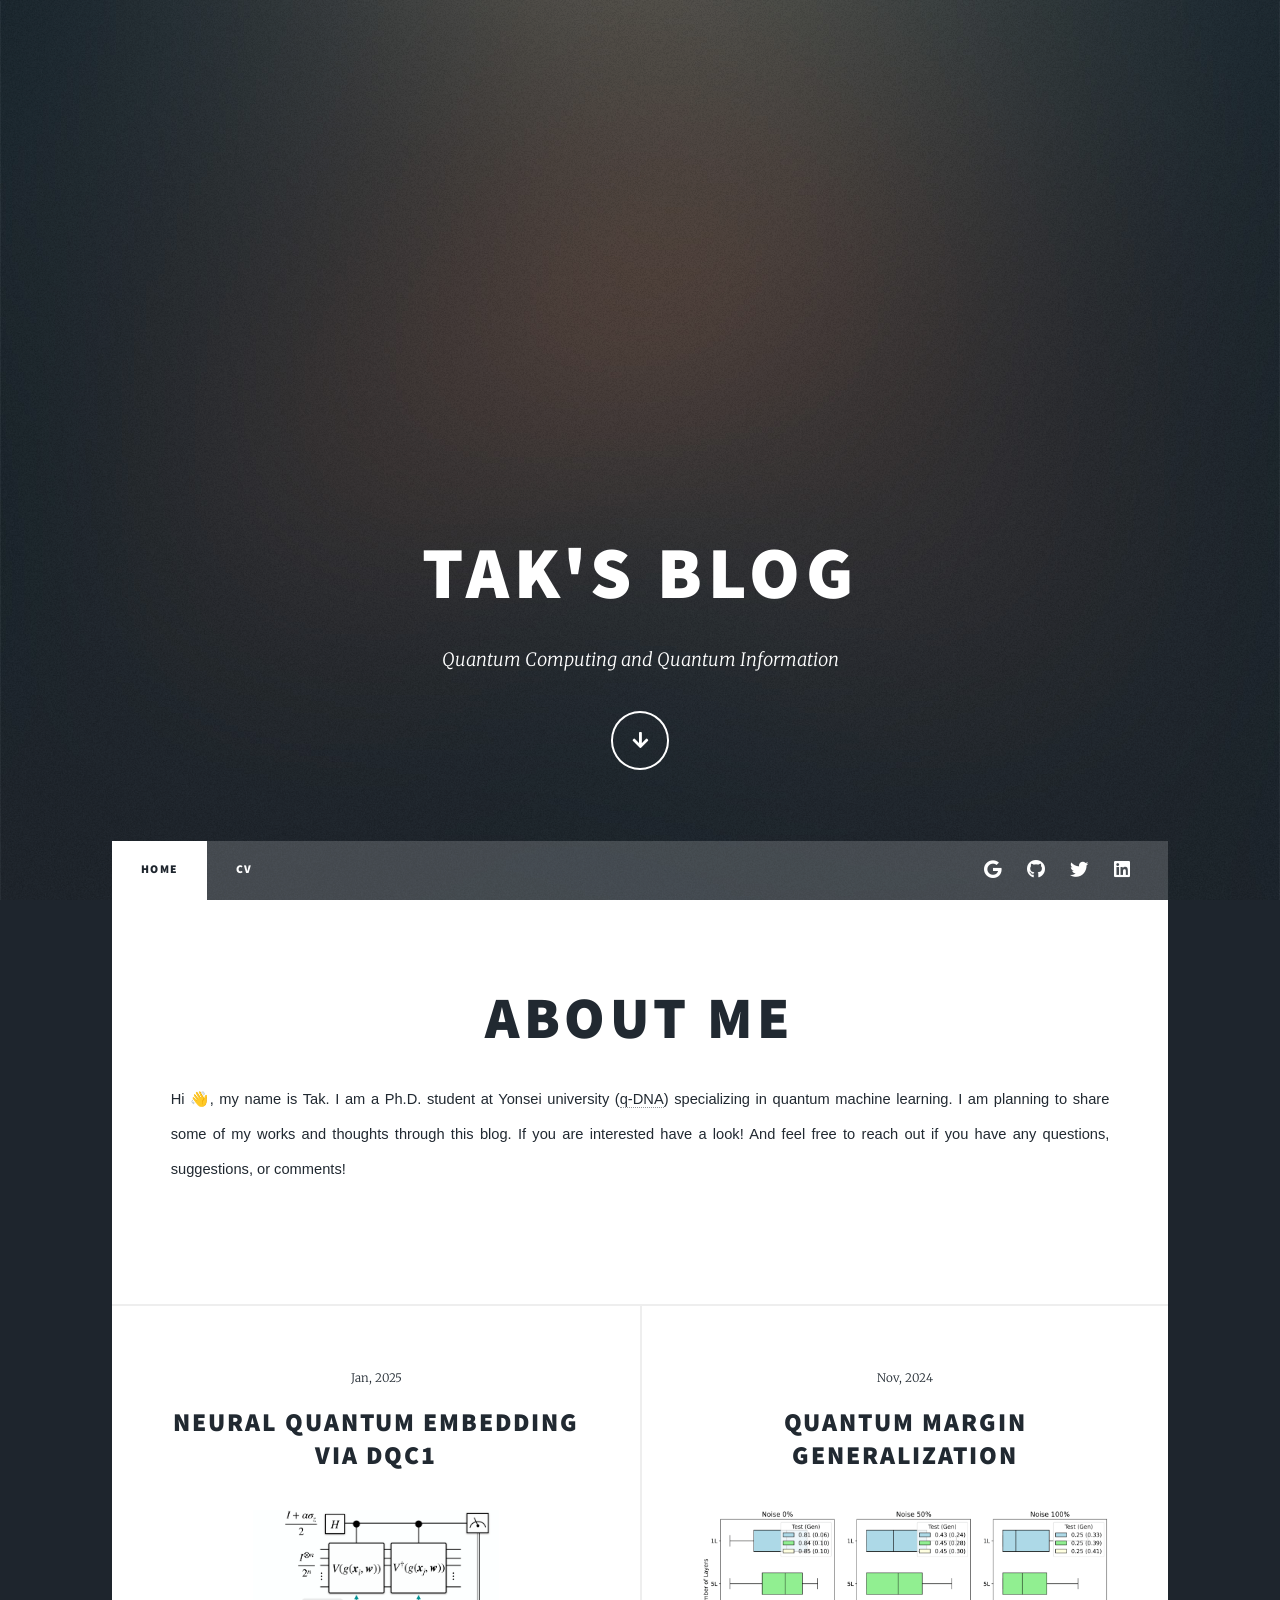
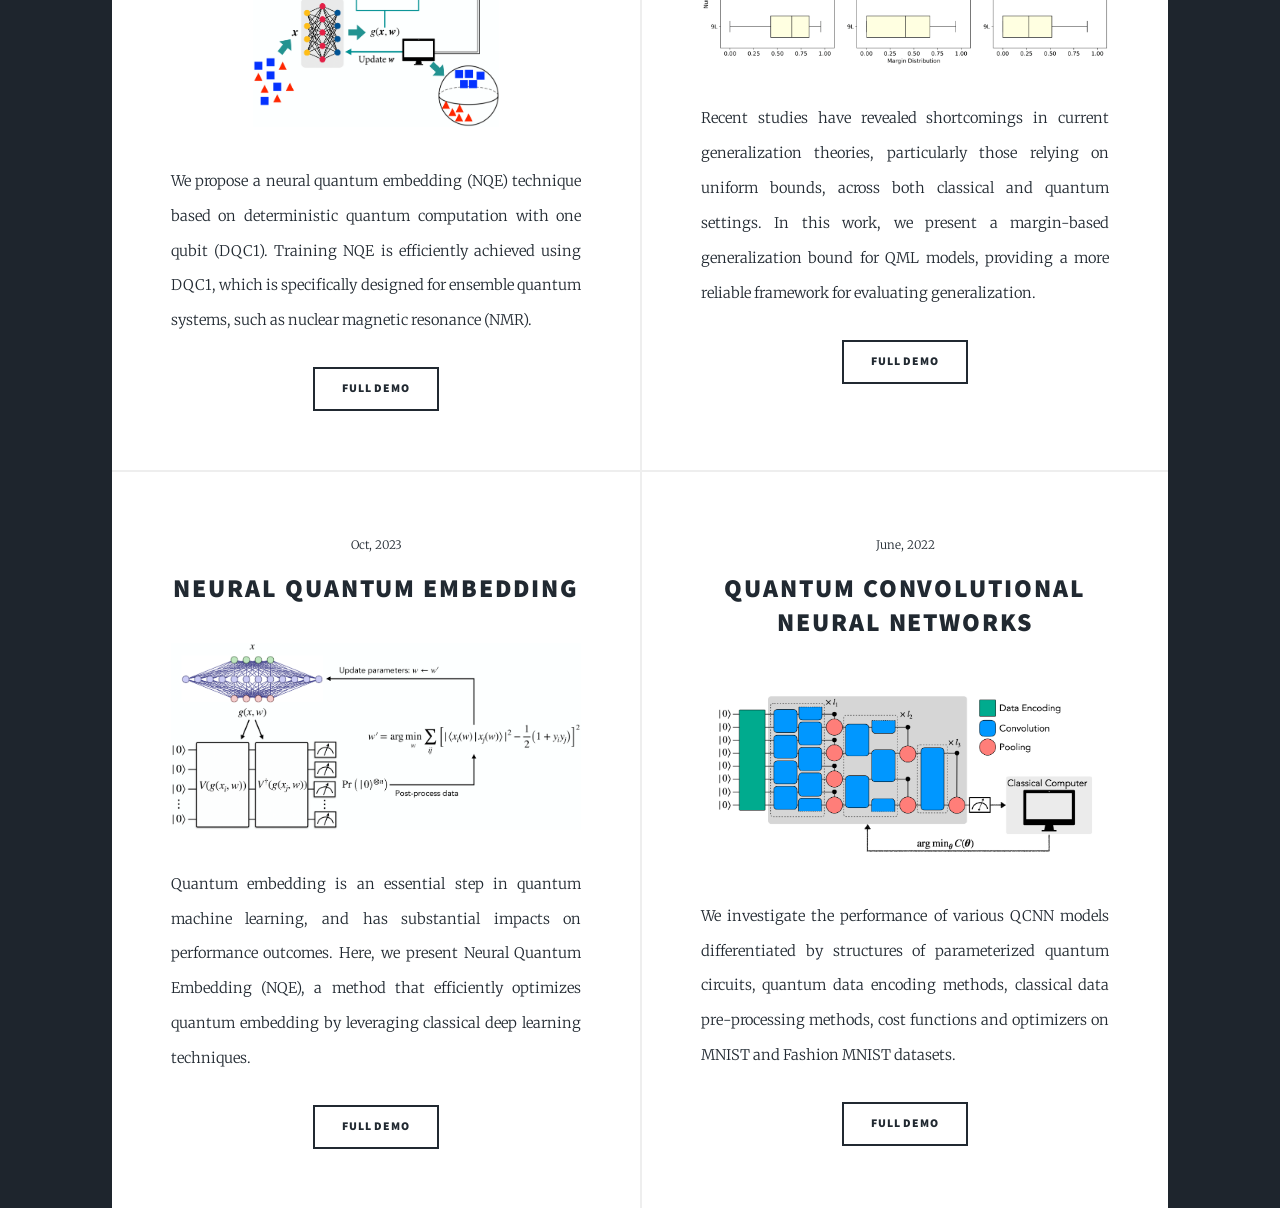
==== commit 9b1a7628: "update" ====
--- a/index.html
+++ b/index.html
@@ -90,10 +90,10 @@
 										<span class="date">Nov, 2024</span>
 										<h2>Quantum Margin Generalization</h2>
 									</header>
-									<a class="image fit"><img src="tutorials/qmargin.png" alt="Placeholder image" style="width:60%; height:auto; margin:0 auto;" /></a>
-									<p>Stay tuned! A detailed tutorial on Quantum Margin Generalization is on its way.</p>
-									<ul class="actions special">
-										<li><a href="#" class="button disabled">Coming&nbsp;Soon</a></li>
+									<a class="image fit"><img src="tutorials/qmargin.png" alt="" /></a>
+									<p>Recent studies have revealed shortcomings in current generalization theories, particularly those relying on uniform bounds, across both classical and quantum settings. In this work, we present a margin-based generalization bound for QML models, providing a more reliable framework for evaluating generalization. </p>
+									<ul class="actions special">
+										<li><a href="tutorials/qmargin.html" class="button">Full Demo</a></li>
 									</ul>
 								</article>
 						
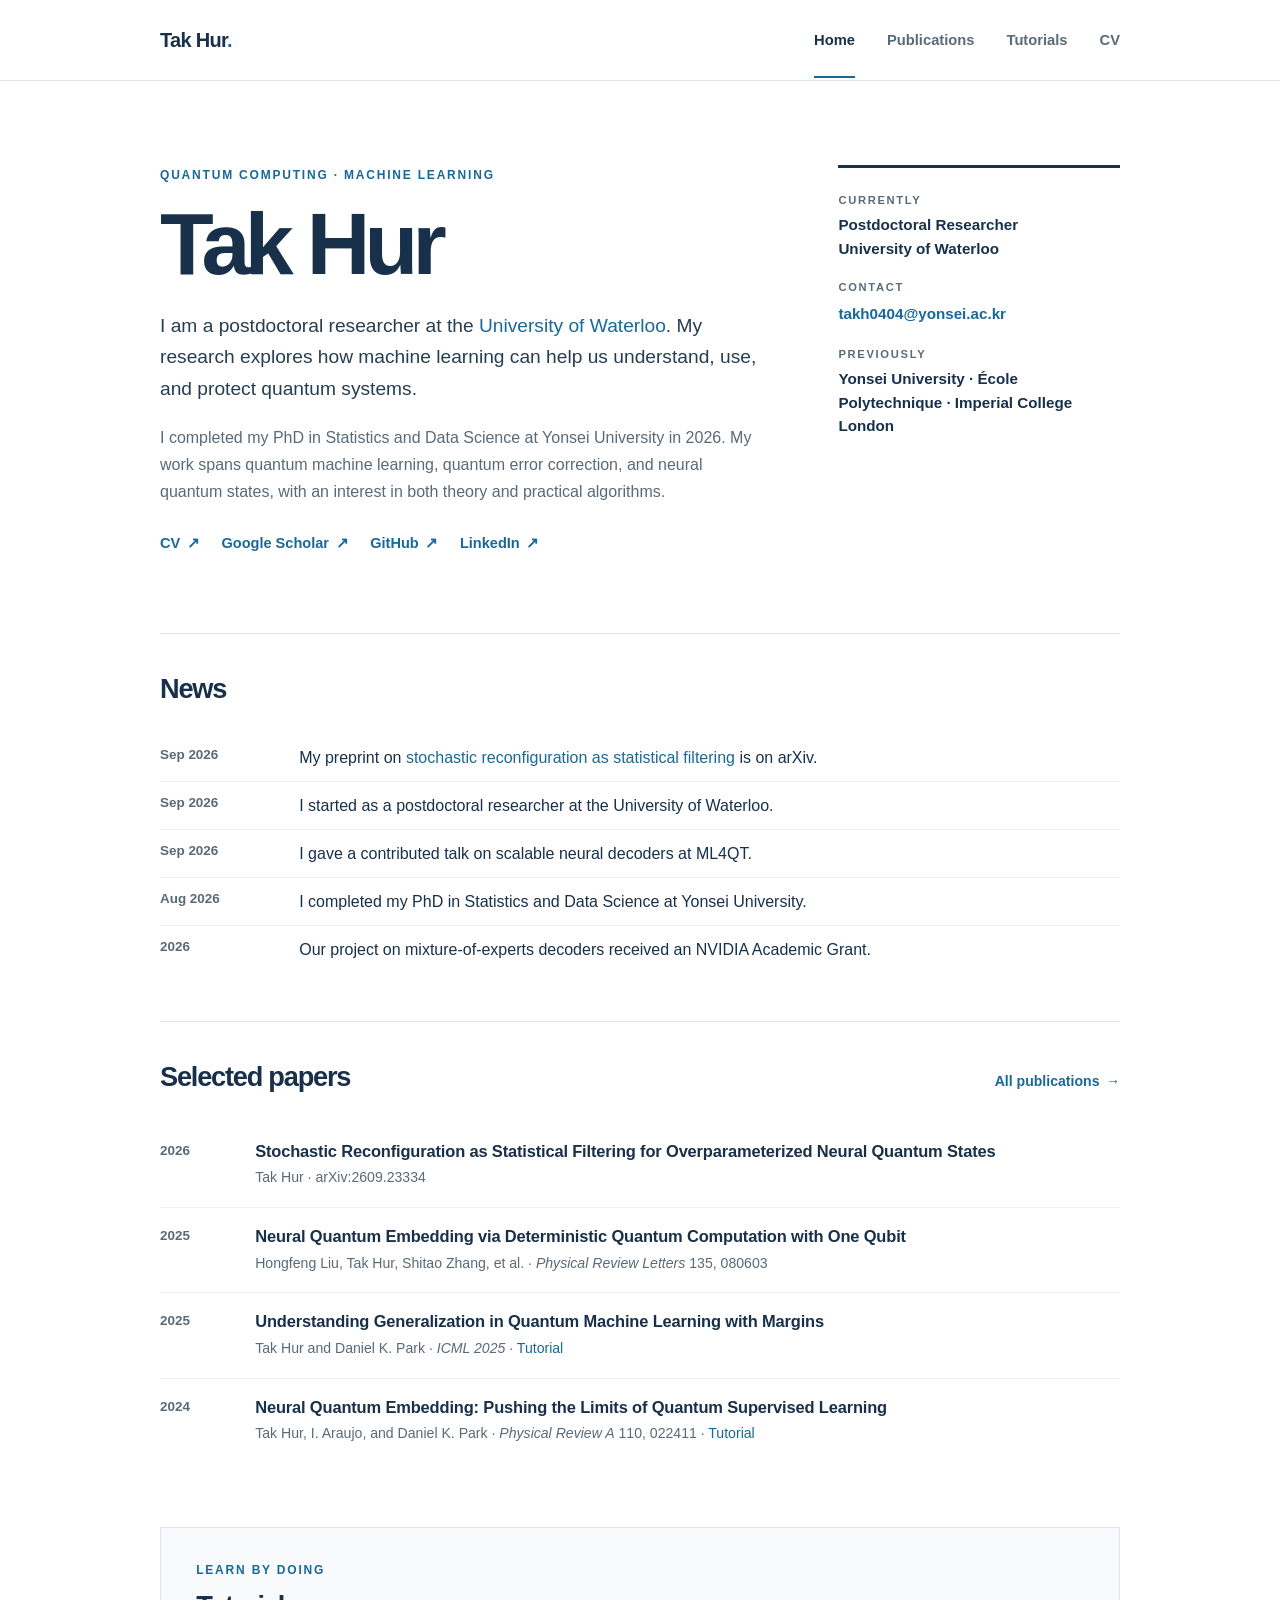
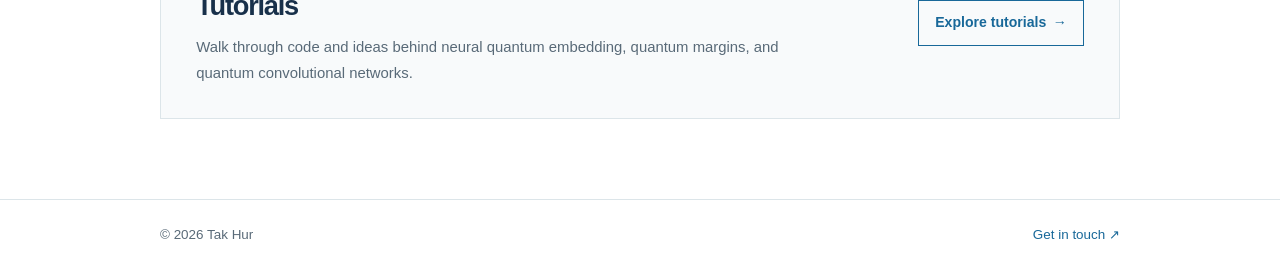
==== commit 0a36cf32: "Rebuild academic website and update CV" ====
--- a/index.html
+++ b/index.html
@@ -1,211 +1,80 @@
-<!DOCTYPE HTML>
-<html>
-	<head>
-		<title>Tak Hur</title>
-		<meta charset="utf-8" />
-		<meta name="viewport" content="width=device-width, initial-scale=1, user-scalable=no" />
-		<link rel="stylesheet" href="assets/css/main.css" />
-		<noscript><link rel="stylesheet" href="assets/css/noscript.css" /></noscript>
-	</head>
-	<body class="is-preload">
-
-		<!-- Wrapper -->
-			<div id="wrapper" class="fade-in">
-
-				<!-- Intro -->
-					<div id="intro">
-						<h1>Tak's Blog</h1>
-						<p>Quantum Computing and Quantum Information 
-						<ul class="actions">
-							<li><a href="#header" class="button icon solid solo fa-arrow-down scrolly">Continue</a></li>
-						</ul>
-					</div>
-
-				<!-- Header 
-					<header id="header">
-						<a href="index.html" class="logo">Massively</a>
-					</header>-->
-				
-				<!-- Nav -->
-					<nav id="nav">
-						<ul class="links">
-							<li class="active"><a href="index.html">Home</a></li>
-							<li><a href="CV.html">CV</a></li>
-							<!--
-								Include if you want Monthly Tak session
-							<li><a href="monthly_tak.html">Monthly Tak</a></li>
-							-->
-						</ul>
-						<ul class="icons">
-							<li><a href="https://scholar.google.com/citations?user=xmXOhusAAAAJ&hl=en" class="icon brands fa-google"><span class="label">Google</span></a></li>
-							<li><a href="https://github.com/takh04" class="icon brands fa-github"><span class="label">GitHub</span></a></li>
-							<li><a href="https://twitter.com/takh0404" class="icon brands fa-twitter"><span class="label">Twitter</span></a></li>
-							<li><a href="https://www.linkedin.com/in/tak-hur-956042188/" class="icon brands fa-linkedin"><span class="label">linkedin</span></a></li>
-						</ul>
-					</nav> 
-
-				<!-- Main -->
-					<div id="main">
-
-						<!-- Featured Post -->
-							<article class="post featured">
-								<header class="major">
-									<!-- <div> <span class="date">April 25, 2017</span></div> -->
-									<h2>About Me</h2>
-									<div align="left">
-									<p style="font-size: 200spx"><font face='Sans-serif'>
-										Hi 👋, my name is Tak. I am a Ph.D. student at Yonsei university  (<a href="https://quantumpark.yonsei.ac.kr">q-DNA</a>) specializing in quantum machine learning. I am planning to share some of my works and thoughts through this blog. If you are interested have a look! And feel free to reach out if you have any questions, suggestions, or comments!
-									</font></p>
-									</div>
-								</header>
-								<!--
-								Add image
-								<a href="#" class="image main"><img src="images/pic01.jpg" alt="" /></a>
-								-->
-
-								<!-- <div><ul class="actions special">
-									<li><a href="#" class="button large">Full Story</a></li>
-								</ul></div> -->
-							</article>
-
-						<!-- Post1 -->
-							<section class="posts">
-								<article>
-									<header>
-										<span class="date">Jan, 2025</span>
-										<h2>Neural Quantum Embedding via DQC1</h2>
-									</header>
-									<a class="image fit"><img src="tutorials/nqe-dqc1.png" alt="" style="width:60%; height:auto; margin:0 auto;" /></a>
-									<p> We propose a neural quantum embedding (NQE) technique based
-										on deterministic quantum computation with one qubit (DQC1). Training NQE is efficiently achieved using DQC1, which is specifically
-										designed for ensemble quantum systems, such as nuclear magnetic resonance (NMR).</p>
-									<ul class="actions special">
-										<li><a href="tutorials/nqe-dqc1.html" class="button">Full Demo</a></li>
-									</ul>
-								</article>
-						
-						<!-- Post2 -->
-								<article>
-									<header>
-										<span class="date">Nov, 2024</span>
-										<h2>Quantum Margin Generalization</h2>
-									</header>
-									<a class="image fit"><img src="tutorials/qmargin.png" alt="" /></a>
-									<p>Recent studies have revealed shortcomings in current generalization theories, particularly those relying on uniform bounds, across both classical and quantum settings. In this work, we present a margin-based generalization bound for QML models, providing a more reliable framework for evaluating generalization. </p>
-									<ul class="actions special">
-										<li><a href="tutorials/qmargin.html" class="button">Full Demo</a></li>
-									</ul>
-								</article>
-						
-						<!-- Post3 -->
-								<article>
-									<header>
-										<span class="date">Oct, 2023</span>
-										<h2>Neural Quantum Embedding</h2>
-									</header>
-									<a href="#" class="image fit"><img src="tutorials/nqe.png" alt="" /></a>
-									<p>Quantum embedding is an essential step in quantum machine learning, and has substantial impacts on
-										performance outcomes. Here, we present Neural Quantum Embedding (NQE), a method that efficiently
-										optimizes quantum embedding by leveraging classical deep learning techniques.</p>
-									<ul class="actions special">
-										<li><a href="tutorials/nqe.html" class="button">Full Demo</a></li>
-									</ul>
-								</article>
-						
-						<!-- Post4 -->
-								<article>
-									<header>
-										<span class="date">June, 2022</span>
-										<h2>Quantum Convolutional Neural Networks</h2>
-									</header>
-									<a class="image fit"><img src="tutorials/qcnn.png" alt="" /></a>
-									<p>We investigate the performance of various QCNN models differentiated by structures of parameterized quantum circuits, quantum data encoding methods, classical data pre-processing methods, cost functions and optimizers on MNIST and Fashion MNIST datasets. </p>
-									<ul class="actions special">
-										<li><a href="tutorials/qcnn.html" class="button">Full Demo</a></li>
-									</ul>
-								</article>
-
-
-
-					</section>
-
-
-
-
-
-						<!-- Footer 
-							<footer>
-								<div class="pagination">
-									<a href="#" class="previous">Prev</a>
-									<a href="#" class="page active">1</a>
-									<a href="#" class="page">2</a>
-									<a href="#" class="page">3</a>
-									<span class="extra">&hellip;</span>
-									<a href="#" class="page">8</a>
-									<a href="#" class="page">9</a>
-									<a href="#" class="page">10</a>
-									<a href="#" class="next">Next</a>
-								</div>
-							</footer>-->
-
-					</div>
-
-				<!-- Footer 
-					<footer id="footer">
-						<section>
-							<form method="post" action="#">
-								<div class="fields">
-									<div class="field">
-										<label for="name">Name</label>
-										<input type="text" name="name" id="name" />
-									</div>
-									<div class="field">
-										<label for="email">Email</label>
-										<input type="text" name="email" id="email" />
-									</div>
-									<div class="field">
-										<label for="message">Message</label>
-										<textarea name="message" id="message" rows="3"></textarea>
-									</div>
-								</div>
-								<ul class="actions">
-									<li><input type="submit" value="Send Message" /></li>
-								</ul>
-							</form>
-						</section>
-						<section class="split contact">
-							<section class="alt">
-								<h3>Address</h3>
-								<p>1234 Somewhere Road #87257<br />
-								Nashville, TN 00000-0000</p>
-							</section>
-							<section>
-								<h3>Phone</h3>
-								<p><a href="#">(000) 000-0000</a></p>
-							</section>
-							<section>
-								<h3>Email</h3>
-								<p><a href="#">takh0404@gmail.com</a></p>
-							</section>
-							<section>
-								<h3>Social</h3>
-								<ul class="icons alt">
-									<li><a href="#" class="icon brands alt fa-twitter"><span class="label">Twitter</span></a></li>
-									<li><a href="#" class="icon brands alt fa-github"><span class="label">GitHub</span></a></li>
-								</ul>
-							</section>
-						</section>
-					</footer>
-			</div>-->
-
-		<!-- Scripts -->
-			<script src="assets/js/jquery.min.js"></script>
-			<script src="assets/js/jquery.scrollex.min.js"></script>
-			<script src="assets/js/jquery.scrolly.min.js"></script>
-			<script src="assets/js/browser.min.js"></script>
-			<script src="assets/js/breakpoints.min.js"></script>
-			<script src="assets/js/util.js"></script>
-			<script src="assets/js/main.js"></script>
-
-	</body>
-</html>+<!doctype html>
+<html lang="en">
+<head>
+  <meta charset="utf-8">
+  <meta name="viewport" content="width=device-width, initial-scale=1">
+  <meta name="description" content="Tak Hur is a postdoctoral researcher at the University of Waterloo working on quantum machine learning, quantum error correction, and neural quantum states.">
+  <title>Tak Hur · Research</title>
+  <link rel="stylesheet" href="assets/css/site.css">
+</head>
+<body>
+  <a class="skip-link" href="#main">Skip to content</a>
+  <header class="site-header">
+    <div class="wrap header-inner">
+      <a class="wordmark" href="index.html">Tak Hur<span class="wordmark-dot">.</span></a>
+      <nav class="site-nav" aria-label="Main navigation">
+        <a href="index.html" aria-current="page">Home</a>
+        <a href="publications.html">Publications</a>
+        <a href="tutorials.html">Tutorials</a>
+        <a href="CV.html">CV</a>
+      </nav>
+    </div>
+  </header>
+
+  <main id="main" class="wrap">
+    <section class="intro" aria-labelledby="intro-title">
+      <div class="intro-main">
+        <p class="eyebrow">Quantum computing · Machine learning</p>
+        <h1 id="intro-title">Tak Hur</h1>
+        <p class="lead">I am a postdoctoral researcher at the <a href="https://uwaterloo.ca/">University of Waterloo</a>. My research explores how machine learning can help us understand, use, and protect quantum systems.</p>
+        <p>I completed my PhD in Statistics and Data Science at Yonsei University in 2026. My work spans quantum machine learning, quantum error correction, and neural quantum states, with an interest in both theory and practical algorithms.</p>
+        <div class="profile-links" aria-label="Profiles and contact">
+          <a href="Tak_CV.pdf">CV <span aria-hidden="true">↗</span></a>
+          <a href="https://scholar.google.com/citations?user=xmXOhusAAAAJ&amp;hl=en">Google Scholar <span aria-hidden="true">↗</span></a>
+          <a href="https://github.com/takh04">GitHub <span aria-hidden="true">↗</span></a>
+          <a href="https://www.linkedin.com/in/tak-hur-956042188/">LinkedIn <span aria-hidden="true">↗</span></a>
+        </div>
+      </div>
+      <aside class="contact-card" aria-label="Current position and contact">
+        <p class="card-label">Currently</p>
+        <p class="card-value">Postdoctoral Researcher<br>University of Waterloo</p>
+        <p class="card-label">Contact</p>
+        <a class="card-value email" href="mailto:takh0404@yonsei.ac.kr">takh0404@yonsei.ac.kr</a>
+        <p class="card-label">Previously</p>
+        <p class="card-value">Yonsei University · École Polytechnique · Imperial College London</p>
+      </aside>
+    </section>
+
+    <section class="section-block" aria-labelledby="news-title">
+      <div class="section-heading"><h2 id="news-title">News</h2></div>
+      <ol class="news-list">
+        <li><time datetime="2026-09">Sep 2026</time><span>My preprint on <a href="https://arxiv.org/abs/2609.23334">stochastic reconfiguration as statistical filtering</a> is on arXiv.</span></li>
+        <li><time datetime="2026-09">Sep 2026</time><span>I started as a postdoctoral researcher at the University of Waterloo.</span></li>
+        <li><time datetime="2026-09">Sep 2026</time><span>I gave a contributed talk on scalable neural decoders at ML4QT.</span></li>
+        <li><time datetime="2026-08">Aug 2026</time><span>I completed my PhD in Statistics and Data Science at Yonsei University.</span></li>
+        <li><time datetime="2026">2026</time><span>Our project on mixture-of-experts decoders received an NVIDIA Academic Grant.</span></li>
+      </ol>
+    </section>
+
+    <section class="section-block" aria-labelledby="papers-title">
+      <div class="section-heading">
+        <h2 id="papers-title">Selected papers</h2>
+        <a class="section-more" href="publications.html">All publications <span aria-hidden="true">→</span></a>
+      </div>
+      <ol class="paper-list">
+        <li><span class="paper-year">2026</span><div><h3><a href="https://arxiv.org/abs/2609.23334">Stochastic Reconfiguration as Statistical Filtering for Overparameterized Neural Quantum States</a></h3><p>Tak Hur · arXiv:2609.23334</p></div></li>
+        <li><span class="paper-year">2025</span><div><h3><a href="https://journals.aps.org/prl/abstract/10.1103/y8wr-yml4">Neural Quantum Embedding via Deterministic Quantum Computation with One Qubit</a></h3><p>Hongfeng Liu, Tak Hur, Shitao Zhang, et al. · <em>Physical Review Letters</em> 135, 080603</p></div></li>
+        <li><span class="paper-year">2025</span><div><h3><a href="https://proceedings.mlr.press/v267/hur25a.html">Understanding Generalization in Quantum Machine Learning with Margins</a></h3><p>Tak Hur and Daniel K. Park · <em>ICML 2025</em> · <a href="tutorials/qmargin.html">Tutorial</a></p></div></li>
+        <li><span class="paper-year">2024</span><div><h3>Neural Quantum Embedding: Pushing the Limits of Quantum Supervised Learning</h3><p>Tak Hur, I. Araujo, and Daniel K. Park · <em>Physical Review A</em> 110, 022411 · <a href="tutorials/nqe.html">Tutorial</a></p></div></li>
+      </ol>
+    </section>
+
+    <section class="tutorial-callout" aria-labelledby="tutorial-callout-title">
+      <div><p class="eyebrow">Learn by doing</p><h2 id="tutorial-callout-title">Tutorials</h2><p>Walk through code and ideas behind neural quantum embedding, quantum margins, and quantum convolutional networks.</p></div>
+      <a class="button-link" href="tutorials.html">Explore tutorials <span aria-hidden="true">→</span></a>
+    </section>
+  </main>
+
+  <footer class="site-footer"><div class="wrap footer-inner"><span>© 2026 Tak Hur</span><a href="mailto:takh0404@yonsei.ac.kr">Get in touch <span aria-hidden="true">↗</span></a></div></footer>
+</body>
+</html>
--- a/assets/css/site.css
+++ b/assets/css/site.css
@@ -0,0 +1,77 @@
+:root{color-scheme:light;--ink:#18304a;--muted:#596a78;--accent:#186899;--line:#dce5e9;--paper:#f8fafb;--white:#fff}
+*{box-sizing:border-box}
+html{scroll-behavior:smooth}
+body{margin:0;background:var(--white);color:var(--ink);font:16px/1.7 -apple-system,BlinkMacSystemFont,"Segoe UI",Roboto,Helvetica,Arial,sans-serif;-webkit-font-smoothing:antialiased}
+a{color:var(--accent);text-decoration:none;text-underline-offset:3px}
+a:hover{text-decoration:underline}
+a:focus-visible{outline:2px solid var(--accent);outline-offset:4px;border-radius:2px}
+.skip-link{position:absolute;left:1rem;top:-5rem;padding:.5rem .8rem;background:var(--ink);color:#fff;z-index:10}
+.skip-link:focus{top:1rem}
+.wrap{width:min(100% - 3rem,960px);margin-inline:auto}
+.site-header{border-bottom:1px solid var(--line)}
+.header-inner{min-height:80px;display:flex;align-items:center;justify-content:space-between;gap:2rem}
+.wordmark{font-size:1.25rem;font-weight:750;letter-spacing:-.035em;color:var(--ink);white-space:nowrap}
+.wordmark:hover{text-decoration:none}
+.wordmark-dot{color:var(--accent)}
+.site-nav{display:flex;align-items:center;gap:2rem}
+.site-nav a{padding:1.65rem 0 1.45rem;border-bottom:2px solid transparent;font-size:.92rem;font-weight:600;color:var(--muted)}
+.site-nav a:hover,.site-nav a[aria-current="page"]{color:var(--ink);text-decoration:none;border-bottom-color:var(--accent)}
+.intro{display:grid;grid-template-columns:minmax(0,1.7fr) minmax(240px,.8fr);gap:5rem;align-items:start;padding:5.25rem 0 4.8rem}
+.eyebrow{margin:0 0 .8rem;color:var(--accent);font-size:.75rem;font-weight:750;letter-spacing:.15em;text-transform:uppercase}
+h1,h2,h3,p{margin-top:0}
+h1{margin-bottom:1.2rem;font-size:clamp(3.4rem,7vw,5.5rem);line-height:1.05;letter-spacing:-.065em}
+.lead{font-size:1.2rem;line-height:1.65;color:#273d51}
+.intro-main>p:not(.eyebrow){max-width:690px}
+.intro-main>p:not(.lead):not(.eyebrow){color:var(--muted)}
+.profile-links{display:flex;flex-wrap:wrap;column-gap:1.35rem;row-gap:.35rem;margin-top:1.6rem;font-size:.91rem;font-weight:650}
+.profile-links a span,.section-more span,.button-link span{margin-left:.18em}
+.contact-card{padding:1.2rem 0 0;border-top:3px solid var(--ink)}
+.card-label{margin:1.1rem 0 .2rem;font-size:.7rem;font-weight:750;letter-spacing:.15em;text-transform:uppercase;color:var(--muted)}
+.card-label:first-of-type{margin-top:.25rem}
+.card-value{margin:0;font-size:.95rem;line-height:1.55;font-weight:560}
+.email{overflow-wrap:anywhere}
+.section-block{padding:2rem 0 3rem;border-top:1px solid var(--line)}
+.section-heading{display:flex;align-items:baseline;justify-content:space-between;gap:1rem;margin-bottom:1.4rem}
+.section-heading h2,.page-heading h1,.tutorial-callout h2{letter-spacing:-.045em}
+.section-heading h2{margin:0;font-size:1.7rem}
+.section-more{font-size:.88rem;font-weight:650;white-space:nowrap}
+.news-list,.paper-list{margin:0;padding:0;list-style:none}
+.news-list li{display:grid;grid-template-columns:120px 1fr;gap:1.2rem;padding:.62rem 0;border-bottom:1px solid #edf1f3}
+.news-list li:last-child,.paper-list li:last-child{border-bottom:0}
+.news-list time,.paper-year{font-size:.84rem;font-weight:650;color:var(--muted)}
+.paper-list li{display:grid;grid-template-columns:76px 1fr;gap:1.2rem;padding:1.05rem 0;border-bottom:1px solid #edf1f3}
+.paper-list h3{margin:0 0 .23rem;font-size:1.03rem;line-height:1.4;letter-spacing:-.01em;font-weight:680}
+.paper-list h3 a{color:var(--ink)}
+.paper-list h3 a:hover{color:var(--accent)}
+.paper-list p{margin:0;font-size:.88rem;color:var(--muted)}
+.tutorial-callout{display:flex;align-items:center;justify-content:space-between;gap:2rem;margin:1rem 0 5rem;padding:2rem 2.2rem;background:var(--paper);border:1px solid var(--line)}
+.tutorial-callout .eyebrow{margin-bottom:.15rem}
+.tutorial-callout h2{margin:0 0 .4rem;font-size:1.7rem}
+.tutorial-callout p:last-child{max-width:590px;margin:0;color:var(--muted);font-size:.93rem}
+.button-link{flex:none;padding:.65rem 1rem;border:1px solid var(--accent);font-size:.88rem;font-weight:650}
+.button-link:hover{text-decoration:none;background:var(--accent);color:#fff}
+.page-heading{padding:4.2rem 0 2.7rem;border-bottom:1px solid var(--line)}
+.page-heading h1{margin:0 0 .8rem;font-size:clamp(2.7rem,6vw,4.2rem)}
+.page-heading p:last-child{max-width:680px;margin:0;color:var(--muted);font-size:1.05rem}
+.publication-section{padding:2.5rem 0;border-bottom:1px solid var(--line)}
+.publication-section:last-child{border-bottom:0;margin-bottom:2rem}
+.publication-section h2{margin:0 0 .8rem;font-size:1.35rem;letter-spacing:-.025em}
+.publication-section .paper-list li{grid-template-columns:62px 1fr}
+.paper-actions{display:flex;gap:1rem;margin-top:.35rem;font-size:.82rem;font-weight:650}
+.tutorial-grid{display:grid;grid-template-columns:repeat(2,minmax(0,1fr));gap:1.4rem;padding:2.6rem 0 5rem}
+.tutorial-card{border:1px solid var(--line);display:flex;flex-direction:column;min-width:0}
+.tutorial-card img{display:block;width:100%;height:210px;object-fit:contain;padding:1.1rem;background:#f5f8fa}
+.tutorial-card-content{padding:1.3rem 1.45rem 1.5rem;display:flex;flex:1;flex-direction:column}
+.tutorial-card .eyebrow{font-size:.68rem;margin-bottom:.35rem}
+.tutorial-card h2{font-size:1.2rem;line-height:1.35;letter-spacing:-.02em;margin:0 0 .6rem}
+.tutorial-card h2 a{color:var(--ink)}
+.tutorial-card h2 a:hover{color:var(--accent)}
+.tutorial-card p:not(.eyebrow){font-size:.9rem;color:var(--muted);margin-bottom:1.2rem}
+.tutorial-card .paper-actions{margin-top:auto}
+.cv-actions{display:flex;gap:1rem;margin-top:1.5rem}
+.cv-frame{display:block;width:100%;height:78vh;min-height:620px;margin:2.5rem 0 5rem;border:1px solid var(--line)}
+.cv-fallback{margin:2rem 0 5rem}
+.site-footer{border-top:1px solid var(--line);font-size:.84rem;color:var(--muted)}
+.footer-inner{display:flex;justify-content:space-between;gap:1rem;padding:1.5rem 0}
+@media(max-width:700px){.wrap{width:min(100% - 2rem,960px)}.header-inner{min-height:0;display:block;padding-top:1rem}.site-nav{gap:1.25rem;overflow-x:auto}.site-nav a{padding:.65rem 0 .7rem;white-space:nowrap}.intro{grid-template-columns:1fr;gap:2.2rem;padding:3.3rem 0}.contact-card{max-width:100%}.news-list li{grid-template-columns:88px 1fr;gap:.7rem}.tutorial-callout{display:block;padding:1.5rem}.button-link{display:inline-block;margin-top:1.3rem}.tutorial-grid{grid-template-columns:1fr}.page-heading{padding:3rem 0 2rem}}
+@media(max-width:430px){.paper-list li,.publication-section .paper-list li{grid-template-columns:1fr;gap:.15rem}.news-list li{grid-template-columns:1fr;gap:0}.cv-frame{min-height:480px}}
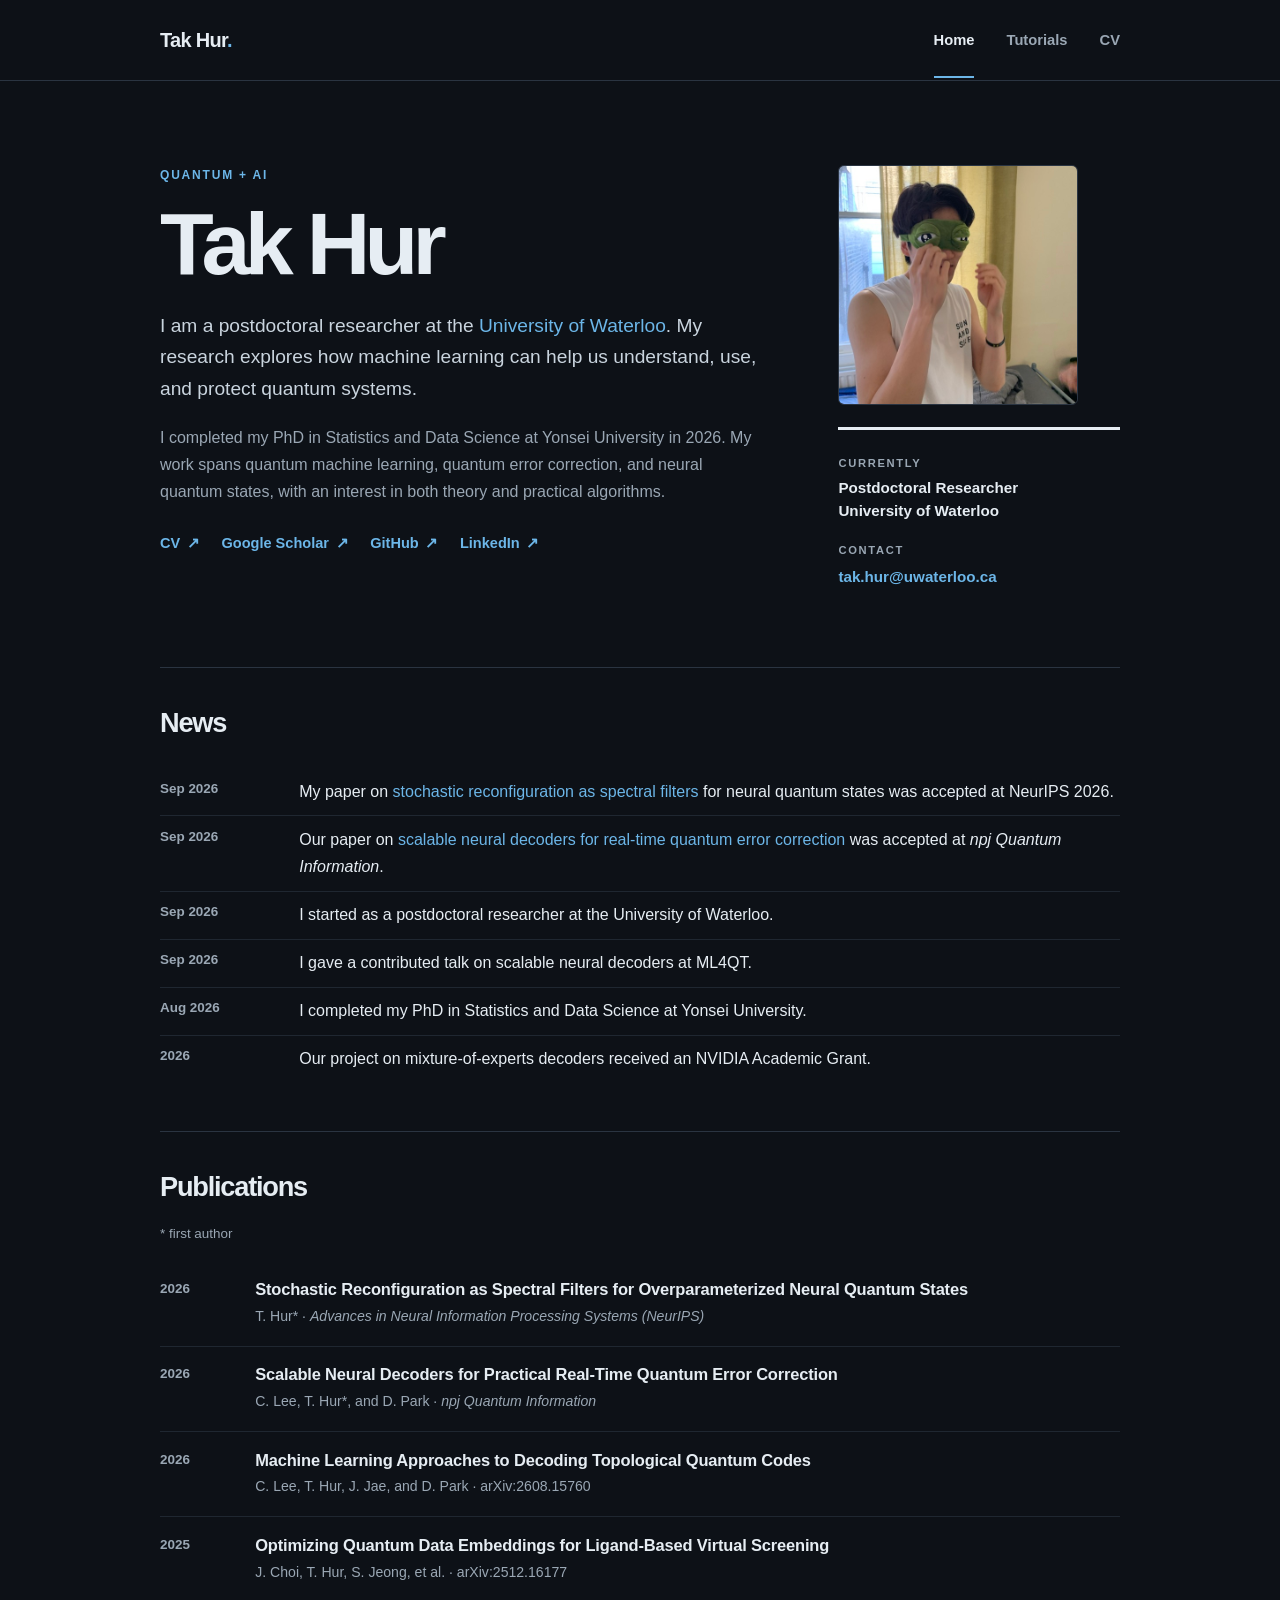
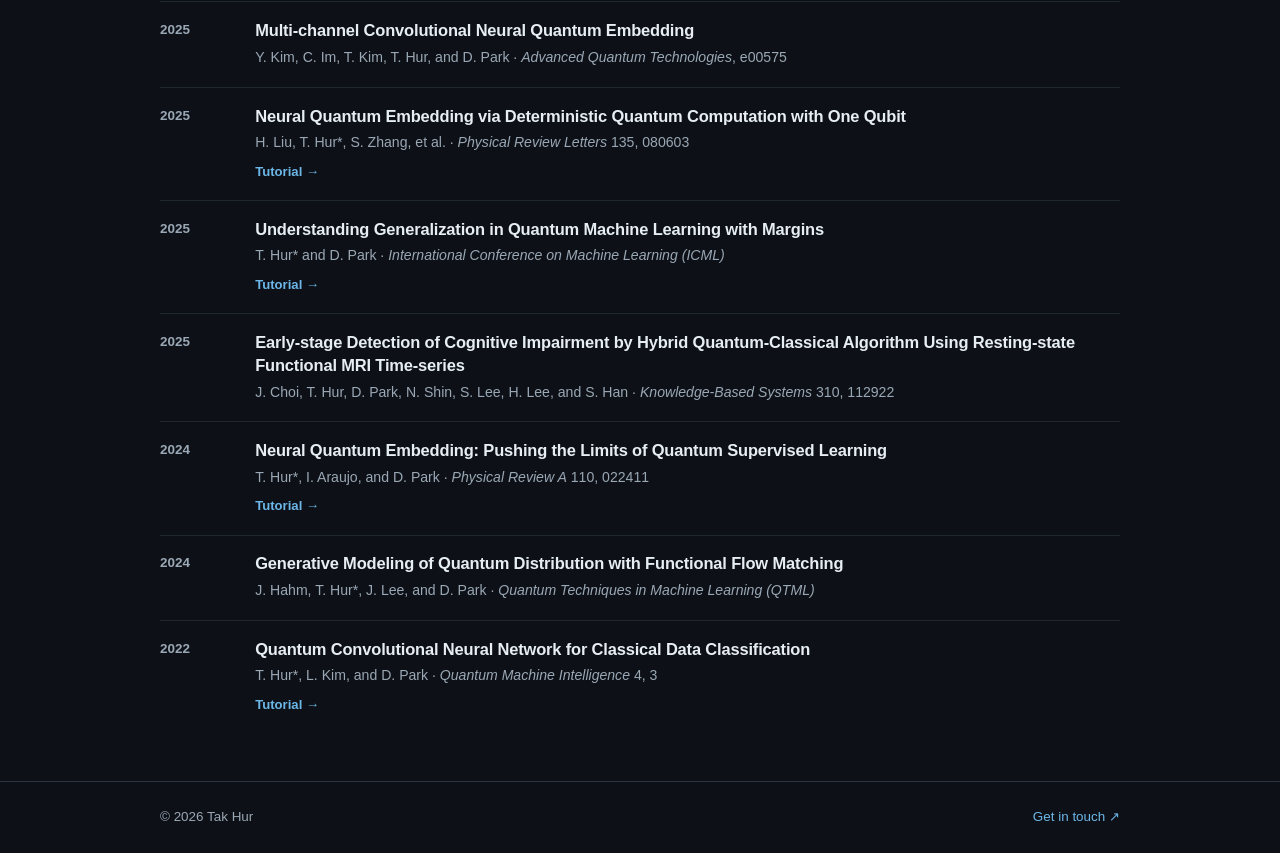
==== commit fc13687c: "Dark theme, merge publications into home, add photo and news - Switch site to dark theme - Move full" ====
--- a/index.html
+++ b/index.html
@@ -14,7 +14,6 @@
       <a class="wordmark" href="index.html">Tak Hur<span class="wordmark-dot">.</span></a>
       <nav class="site-nav" aria-label="Main navigation">
         <a href="index.html" aria-current="page">Home</a>
-        <a href="publications.html">Publications</a>
         <a href="tutorials.html">Tutorials</a>
         <a href="CV.html">CV</a>
       </nav>
@@ -24,7 +23,7 @@
   <main id="main" class="wrap">
     <section class="intro" aria-labelledby="intro-title">
       <div class="intro-main">
-        <p class="eyebrow">Quantum computing · Machine learning</p>
+        <p class="eyebrow">Quantum + AI</p>
         <h1 id="intro-title">Tak Hur</h1>
         <p class="lead">I am a postdoctoral researcher at the <a href="https://uwaterloo.ca/">University of Waterloo</a>. My research explores how machine learning can help us understand, use, and protect quantum systems.</p>
         <p>I completed my PhD in Statistics and Data Science at Yonsei University in 2026. My work spans quantum machine learning, quantum error correction, and neural quantum states, with an interest in both theory and practical algorithms.</p>
@@ -35,20 +34,22 @@
           <a href="https://www.linkedin.com/in/tak-hur-956042188/">LinkedIn <span aria-hidden="true">↗</span></a>
         </div>
       </div>
-      <aside class="contact-card" aria-label="Current position and contact">
+      <aside class="intro-side" aria-label="Current position and contact">
+        <img class="profile-photo" src="images/tak-web.jpg" alt="Portrait of Tak Hur" onerror="this.remove()">
+        <div class="contact-card">
         <p class="card-label">Currently</p>
         <p class="card-value">Postdoctoral Researcher<br>University of Waterloo</p>
         <p class="card-label">Contact</p>
-        <a class="card-value email" href="mailto:takh0404@yonsei.ac.kr">takh0404@yonsei.ac.kr</a>
-        <p class="card-label">Previously</p>
-        <p class="card-value">Yonsei University · École Polytechnique · Imperial College London</p>
+        <a class="card-value email" href="mailto:tak.hur@uwaterloo.ca">tak.hur@uwaterloo.ca</a>
+        </div>
       </aside>
     </section>
 
     <section class="section-block" aria-labelledby="news-title">
       <div class="section-heading"><h2 id="news-title">News</h2></div>
       <ol class="news-list">
-        <li><time datetime="2026-09">Sep 2026</time><span>My preprint on <a href="https://arxiv.org/abs/2609.23334">stochastic reconfiguration as statistical filtering</a> is on arXiv.</span></li>
+        <li><time datetime="2026-09">Sep 2026</time><span>My paper on <a href="https://arxiv.org/abs/2609.23334">stochastic reconfiguration as spectral filters</a> for neural quantum states was accepted at NeurIPS 2026.</span></li>
+        <li><time datetime="2026-09">Sep 2026</time><span>Our paper on <a href="https://arxiv.org/abs/2510.22724">scalable neural decoders for real-time quantum error correction</a> was accepted at <em>npj Quantum Information</em>.</span></li>
         <li><time datetime="2026-09">Sep 2026</time><span>I started as a postdoctoral researcher at the University of Waterloo.</span></li>
         <li><time datetime="2026-09">Sep 2026</time><span>I gave a contributed talk on scalable neural decoders at ML4QT.</span></li>
         <li><time datetime="2026-08">Aug 2026</time><span>I completed my PhD in Statistics and Data Science at Yonsei University.</span></li>
@@ -56,25 +57,25 @@
       </ol>
     </section>
 
-    <section class="section-block" aria-labelledby="papers-title">
-      <div class="section-heading">
-        <h2 id="papers-title">Selected papers</h2>
-        <a class="section-more" href="publications.html">All publications <span aria-hidden="true">→</span></a>
-      </div>
+    <section class="section-block" id="publications" aria-labelledby="papers-title">
+      <div class="section-heading"><h2 id="papers-title">Publications</h2></div>
+      <p class="pub-note">* first author</p>
       <ol class="paper-list">
-        <li><span class="paper-year">2026</span><div><h3><a href="https://arxiv.org/abs/2609.23334">Stochastic Reconfiguration as Statistical Filtering for Overparameterized Neural Quantum States</a></h3><p>Tak Hur · arXiv:2609.23334</p></div></li>
-        <li><span class="paper-year">2025</span><div><h3><a href="https://journals.aps.org/prl/abstract/10.1103/y8wr-yml4">Neural Quantum Embedding via Deterministic Quantum Computation with One Qubit</a></h3><p>Hongfeng Liu, Tak Hur, Shitao Zhang, et al. · <em>Physical Review Letters</em> 135, 080603</p></div></li>
-        <li><span class="paper-year">2025</span><div><h3><a href="https://proceedings.mlr.press/v267/hur25a.html">Understanding Generalization in Quantum Machine Learning with Margins</a></h3><p>Tak Hur and Daniel K. Park · <em>ICML 2025</em> · <a href="tutorials/qmargin.html">Tutorial</a></p></div></li>
-        <li><span class="paper-year">2024</span><div><h3>Neural Quantum Embedding: Pushing the Limits of Quantum Supervised Learning</h3><p>Tak Hur, I. Araujo, and Daniel K. Park · <em>Physical Review A</em> 110, 022411 · <a href="tutorials/nqe.html">Tutorial</a></p></div></li>
+        <li><span class="paper-year">2026</span><div><h3><a href="https://arxiv.org/abs/2609.23334">Stochastic Reconfiguration as Spectral Filters for Overparameterized Neural Quantum States</a></h3><p>T. Hur* · <em>Advances in Neural Information Processing Systems (NeurIPS)</em></p></div></li>
+        <li><span class="paper-year">2026</span><div><h3><a href="https://arxiv.org/abs/2510.22724">Scalable Neural Decoders for Practical Real-Time Quantum Error Correction</a></h3><p>C. Lee, T. Hur*, and D. Park · <em>npj Quantum Information</em></p></div></li>
+        <li><span class="paper-year">2026</span><div><h3><a href="https://arxiv.org/abs/2608.15760">Machine Learning Approaches to Decoding Topological Quantum Codes</a></h3><p>C. Lee, T. Hur, J. Jae, and D. Park · arXiv:2608.15760</p></div></li>
+        <li><span class="paper-year">2025</span><div><h3><a href="https://arxiv.org/abs/2512.16177">Optimizing Quantum Data Embeddings for Ligand-Based Virtual Screening</a></h3><p>J. Choi, T. Hur, S. Jeong, et al. · arXiv:2512.16177</p></div></li>
+        <li><span class="paper-year">2025</span><div><h3><a href="https://arxiv.org/abs/2509.22355">Multi-channel Convolutional Neural Quantum Embedding</a></h3><p>Y. Kim, C. Im, T. Kim, T. Hur, and D. Park · <em>Advanced Quantum Technologies</em>, e00575</p></div></li>
+        <li><span class="paper-year">2025</span><div><h3><a href="https://journals.aps.org/prl/abstract/10.1103/y8wr-yml4">Neural Quantum Embedding via Deterministic Quantum Computation with One Qubit</a></h3><p>H. Liu, T. Hur*, S. Zhang, et al. · <em>Physical Review Letters</em> 135, 080603</p><div class="paper-actions"><a href="tutorials/nqe-dqc1.html">Tutorial →</a></div></div></li>
+        <li><span class="paper-year">2025</span><div><h3><a href="https://proceedings.mlr.press/v267/hur25a.html">Understanding Generalization in Quantum Machine Learning with Margins</a></h3><p>T. Hur* and D. Park · <em>International Conference on Machine Learning (ICML)</em></p><div class="paper-actions"><a href="tutorials/qmargin.html">Tutorial →</a></div></div></li>
+        <li><span class="paper-year">2025</span><div><h3><a href="https://arxiv.org/abs/2405.01554">Early-stage Detection of Cognitive Impairment by Hybrid Quantum-Classical Algorithm Using Resting-state Functional MRI Time-series</a></h3><p>J. Choi, T. Hur, D. Park, N. Shin, S. Lee, H. Lee, and S. Han · <em>Knowledge-Based Systems</em> 310, 112922</p></div></li>
+        <li><span class="paper-year">2024</span><div><h3><a href="https://doi.org/10.1103/PhysRevA.110.022411">Neural Quantum Embedding: Pushing the Limits of Quantum Supervised Learning</a></h3><p>T. Hur*, I. Araujo, and D. Park · <em>Physical Review A</em> 110, 022411</p><div class="paper-actions"><a href="tutorials/nqe.html">Tutorial →</a></div></div></li>
+        <li><span class="paper-year">2024</span><div><h3><a href="https://arxiv.org/abs/2607.00301">Generative Modeling of Quantum Distribution with Functional Flow Matching</a></h3><p>J. Hahm, T. Hur*, J. Lee, and D. Park · <em>Quantum Techniques in Machine Learning (QTML)</em></p></div></li>
+        <li><span class="paper-year">2022</span><div><h3><a href="https://arxiv.org/abs/2108.00661">Quantum Convolutional Neural Network for Classical Data Classification</a></h3><p>T. Hur*, L. Kim, and D. Park · <em>Quantum Machine Intelligence</em> 4, 3</p><div class="paper-actions"><a href="tutorials/qcnn.html">Tutorial →</a></div></div></li>
       </ol>
-    </section>
-
-    <section class="tutorial-callout" aria-labelledby="tutorial-callout-title">
-      <div><p class="eyebrow">Learn by doing</p><h2 id="tutorial-callout-title">Tutorials</h2><p>Walk through code and ideas behind neural quantum embedding, quantum margins, and quantum convolutional networks.</p></div>
-      <a class="button-link" href="tutorials.html">Explore tutorials <span aria-hidden="true">→</span></a>
     </section>
   </main>
 
-  <footer class="site-footer"><div class="wrap footer-inner"><span>© 2026 Tak Hur</span><a href="mailto:takh0404@yonsei.ac.kr">Get in touch <span aria-hidden="true">↗</span></a></div></footer>
+  <footer class="site-footer"><div class="wrap footer-inner"><span>© 2026 Tak Hur</span><a href="mailto:tak.hur@uwaterloo.ca">Get in touch <span aria-hidden="true">↗</span></a></div></footer>
 </body>
 </html>
--- a/assets/css/site.css
+++ b/assets/css/site.css
@@ -1,11 +1,11 @@
-:root{color-scheme:light;--ink:#18304a;--muted:#596a78;--accent:#186899;--line:#dce5e9;--paper:#f8fafb;--white:#fff}
+:root{color-scheme:dark;--ink:#e6edf3;--muted:#9aa7b4;--accent:#6cb6e8;--line:#2a3441;--line-soft:#1f2731;--paper:#151b23;--bg:#0d1117}
 *{box-sizing:border-box}
 html{scroll-behavior:smooth}
-body{margin:0;background:var(--white);color:var(--ink);font:16px/1.7 -apple-system,BlinkMacSystemFont,"Segoe UI",Roboto,Helvetica,Arial,sans-serif;-webkit-font-smoothing:antialiased}
+body{margin:0;background:var(--bg);color:var(--ink);font:16px/1.7 -apple-system,BlinkMacSystemFont,"Segoe UI",Roboto,Helvetica,Arial,sans-serif;-webkit-font-smoothing:antialiased}
 a{color:var(--accent);text-decoration:none;text-underline-offset:3px}
 a:hover{text-decoration:underline}
 a:focus-visible{outline:2px solid var(--accent);outline-offset:4px;border-radius:2px}
-.skip-link{position:absolute;left:1rem;top:-5rem;padding:.5rem .8rem;background:var(--ink);color:#fff;z-index:10}
+.skip-link{position:absolute;left:1rem;top:-5rem;padding:.5rem .8rem;background:var(--accent);color:var(--bg);z-index:10}
 .skip-link:focus{top:1rem}
 .wrap{width:min(100% - 3rem,960px);margin-inline:auto}
 .site-header{border-bottom:1px solid var(--line)}
@@ -20,7 +20,7 @@
 .eyebrow{margin:0 0 .8rem;color:var(--accent);font-size:.75rem;font-weight:750;letter-spacing:.15em;text-transform:uppercase}
 h1,h2,h3,p{margin-top:0}
 h1{margin-bottom:1.2rem;font-size:clamp(3.4rem,7vw,5.5rem);line-height:1.05;letter-spacing:-.065em}
-.lead{font-size:1.2rem;line-height:1.65;color:#273d51}
+.lead{font-size:1.2rem;line-height:1.65;color:#c9d4de}
 .intro-main>p:not(.eyebrow){max-width:690px}
 .intro-main>p:not(.lead):not(.eyebrow){color:var(--muted)}
 .profile-links{display:flex;flex-wrap:wrap;column-gap:1.35rem;row-gap:.35rem;margin-top:1.6rem;font-size:.91rem;font-weight:650}
@@ -30,16 +30,18 @@
 .card-label:first-of-type{margin-top:.25rem}
 .card-value{margin:0;font-size:.95rem;line-height:1.55;font-weight:560}
 .email{overflow-wrap:anywhere}
+.profile-photo{display:block;width:100%;max-width:240px;aspect-ratio:1;object-fit:cover;margin:0 0 1.4rem;border-radius:6px;border:1px solid var(--line);background:var(--paper)}
+.pub-note{margin:-.6rem 0 1rem;font-size:.84rem;color:var(--muted)}
 .section-block{padding:2rem 0 3rem;border-top:1px solid var(--line)}
 .section-heading{display:flex;align-items:baseline;justify-content:space-between;gap:1rem;margin-bottom:1.4rem}
 .section-heading h2,.page-heading h1,.tutorial-callout h2{letter-spacing:-.045em}
 .section-heading h2{margin:0;font-size:1.7rem}
 .section-more{font-size:.88rem;font-weight:650;white-space:nowrap}
 .news-list,.paper-list{margin:0;padding:0;list-style:none}
-.news-list li{display:grid;grid-template-columns:120px 1fr;gap:1.2rem;padding:.62rem 0;border-bottom:1px solid #edf1f3}
+.news-list li{display:grid;grid-template-columns:120px 1fr;gap:1.2rem;padding:.62rem 0;border-bottom:1px solid var(--line-soft)}
 .news-list li:last-child,.paper-list li:last-child{border-bottom:0}
 .news-list time,.paper-year{font-size:.84rem;font-weight:650;color:var(--muted)}
-.paper-list li{display:grid;grid-template-columns:76px 1fr;gap:1.2rem;padding:1.05rem 0;border-bottom:1px solid #edf1f3}
+.paper-list li{display:grid;grid-template-columns:76px 1fr;gap:1.2rem;padding:1.05rem 0;border-bottom:1px solid var(--line-soft)}
 .paper-list h3{margin:0 0 .23rem;font-size:1.03rem;line-height:1.4;letter-spacing:-.01em;font-weight:680}
 .paper-list h3 a{color:var(--ink)}
 .paper-list h3 a:hover{color:var(--accent)}
@@ -49,7 +51,7 @@
 .tutorial-callout h2{margin:0 0 .4rem;font-size:1.7rem}
 .tutorial-callout p:last-child{max-width:590px;margin:0;color:var(--muted);font-size:.93rem}
 .button-link{flex:none;padding:.65rem 1rem;border:1px solid var(--accent);font-size:.88rem;font-weight:650}
-.button-link:hover{text-decoration:none;background:var(--accent);color:#fff}
+.button-link:hover{text-decoration:none;background:var(--accent);color:var(--bg)}
 .page-heading{padding:4.2rem 0 2.7rem;border-bottom:1px solid var(--line)}
 .page-heading h1{margin:0 0 .8rem;font-size:clamp(2.7rem,6vw,4.2rem)}
 .page-heading p:last-child{max-width:680px;margin:0;color:var(--muted);font-size:1.05rem}
@@ -59,8 +61,8 @@
 .publication-section .paper-list li{grid-template-columns:62px 1fr}
 .paper-actions{display:flex;gap:1rem;margin-top:.35rem;font-size:.82rem;font-weight:650}
 .tutorial-grid{display:grid;grid-template-columns:repeat(2,minmax(0,1fr));gap:1.4rem;padding:2.6rem 0 5rem}
-.tutorial-card{border:1px solid var(--line);display:flex;flex-direction:column;min-width:0}
-.tutorial-card img{display:block;width:100%;height:210px;object-fit:contain;padding:1.1rem;background:#f5f8fa}
+.tutorial-card{border:1px solid var(--line);background:var(--paper);display:flex;flex-direction:column;min-width:0}
+.tutorial-card img{display:block;width:100%;height:210px;object-fit:contain;padding:1.1rem;background:#f5f8fa;border-bottom:1px solid var(--line)}
 .tutorial-card-content{padding:1.3rem 1.45rem 1.5rem;display:flex;flex:1;flex-direction:column}
 .tutorial-card .eyebrow{font-size:.68rem;margin-bottom:.35rem}
 .tutorial-card h2{font-size:1.2rem;line-height:1.35;letter-spacing:-.02em;margin:0 0 .6rem}
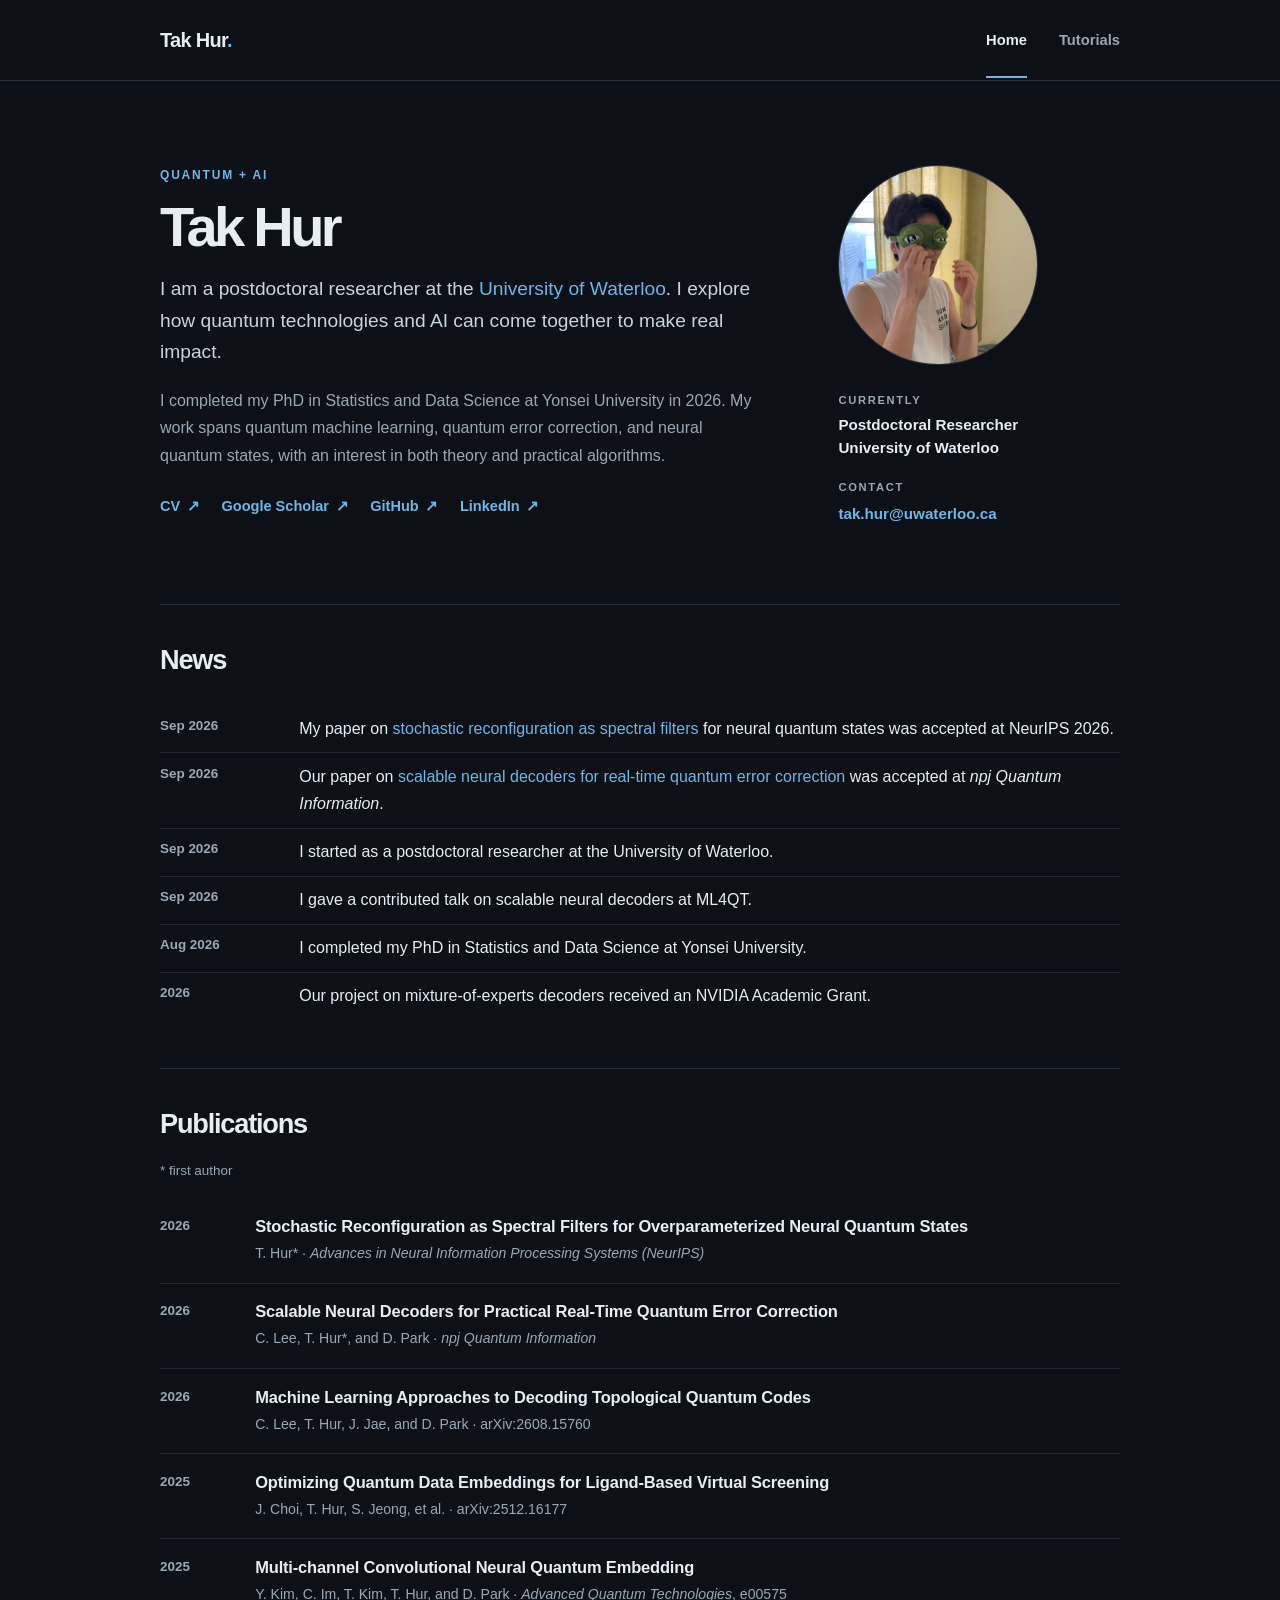
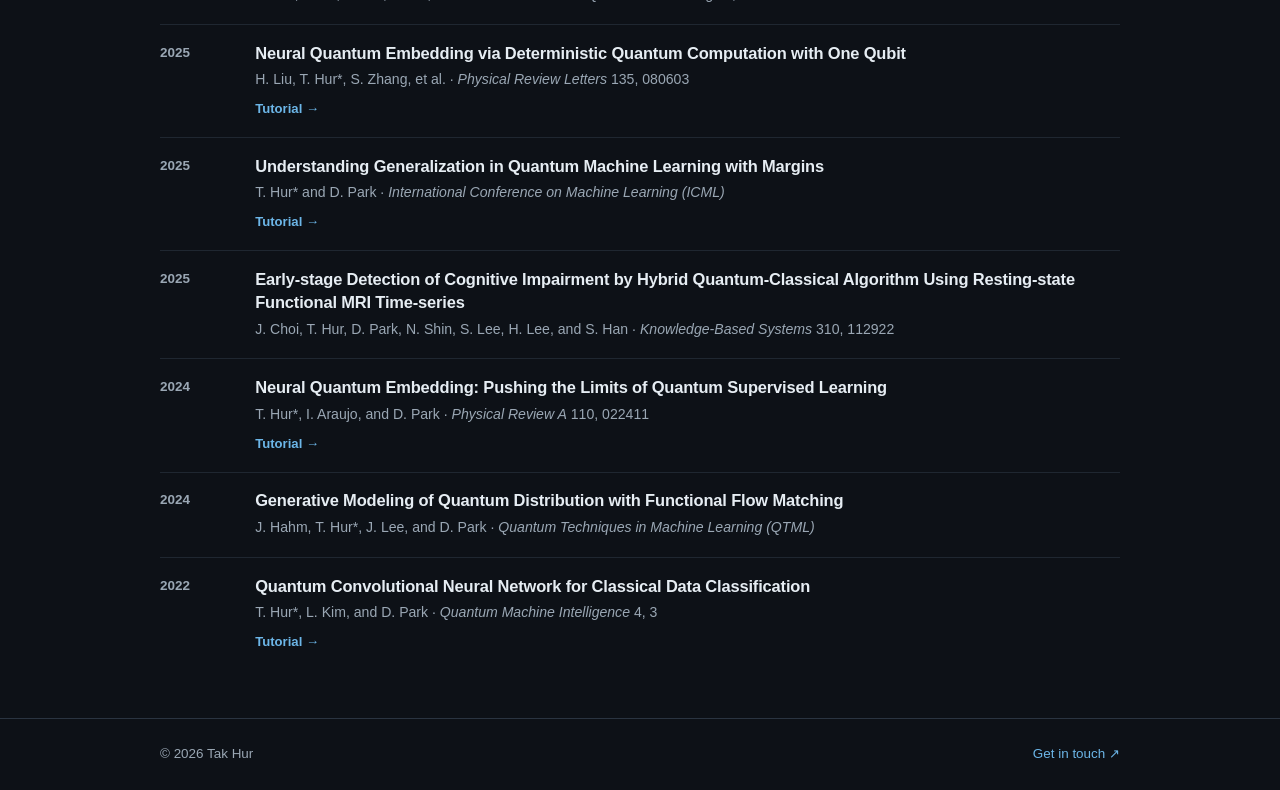
==== commit 013cb6cb: "Circular photo, smaller heading, remove CV tab, new intro Co-Authored-By: Claude Opus 5.5 <noreply@a" ====
--- a/index.html
+++ b/index.html
@@ -15,7 +15,6 @@
       <nav class="site-nav" aria-label="Main navigation">
         <a href="index.html" aria-current="page">Home</a>
         <a href="tutorials.html">Tutorials</a>
-        <a href="CV.html">CV</a>
       </nav>
     </div>
   </header>
@@ -25,7 +24,7 @@
       <div class="intro-main">
         <p class="eyebrow">Quantum + AI</p>
         <h1 id="intro-title">Tak Hur</h1>
-        <p class="lead">I am a postdoctoral researcher at the <a href="https://uwaterloo.ca/">University of Waterloo</a>. My research explores how machine learning can help us understand, use, and protect quantum systems.</p>
+        <p class="lead">I am a postdoctoral researcher at the <a href="https://uwaterloo.ca/">University of Waterloo</a>. I explore how quantum technologies and AI can come together to make real impact.</p>
         <p>I completed my PhD in Statistics and Data Science at Yonsei University in 2026. My work spans quantum machine learning, quantum error correction, and neural quantum states, with an interest in both theory and practical algorithms.</p>
         <div class="profile-links" aria-label="Profiles and contact">
           <a href="Tak_CV.pdf">CV <span aria-hidden="true">↗</span></a>
--- a/assets/css/site.css
+++ b/assets/css/site.css
@@ -19,18 +19,18 @@
 .intro{display:grid;grid-template-columns:minmax(0,1.7fr) minmax(240px,.8fr);gap:5rem;align-items:start;padding:5.25rem 0 4.8rem}
 .eyebrow{margin:0 0 .8rem;color:var(--accent);font-size:.75rem;font-weight:750;letter-spacing:.15em;text-transform:uppercase}
 h1,h2,h3,p{margin-top:0}
-h1{margin-bottom:1.2rem;font-size:clamp(3.4rem,7vw,5.5rem);line-height:1.05;letter-spacing:-.065em}
+h1{margin-bottom:1rem;font-size:clamp(2.4rem,5vw,3.5rem);line-height:1.05;letter-spacing:-.065em}
 .lead{font-size:1.2rem;line-height:1.65;color:#c9d4de}
 .intro-main>p:not(.eyebrow){max-width:690px}
 .intro-main>p:not(.lead):not(.eyebrow){color:var(--muted)}
 .profile-links{display:flex;flex-wrap:wrap;column-gap:1.35rem;row-gap:.35rem;margin-top:1.6rem;font-size:.91rem;font-weight:650}
 .profile-links a span,.section-more span,.button-link span{margin-left:.18em}
-.contact-card{padding:1.2rem 0 0;border-top:3px solid var(--ink)}
+.contact-card{padding:0}
 .card-label{margin:1.1rem 0 .2rem;font-size:.7rem;font-weight:750;letter-spacing:.15em;text-transform:uppercase;color:var(--muted)}
 .card-label:first-of-type{margin-top:.25rem}
 .card-value{margin:0;font-size:.95rem;line-height:1.55;font-weight:560}
 .email{overflow-wrap:anywhere}
-.profile-photo{display:block;width:100%;max-width:240px;aspect-ratio:1;object-fit:cover;margin:0 0 1.4rem;border-radius:6px;border:1px solid var(--line);background:var(--paper)}
+.profile-photo{display:block;width:100%;max-width:200px;aspect-ratio:1;object-fit:cover;object-position:50% 30%;margin:0 0 1.6rem;border-radius:50%;border:1px solid var(--line);background:var(--paper)}
 .pub-note{margin:-.6rem 0 1rem;font-size:.84rem;color:var(--muted)}
 .section-block{padding:2rem 0 3rem;border-top:1px solid var(--line)}
 .section-heading{display:flex;align-items:baseline;justify-content:space-between;gap:1rem;margin-bottom:1.4rem}
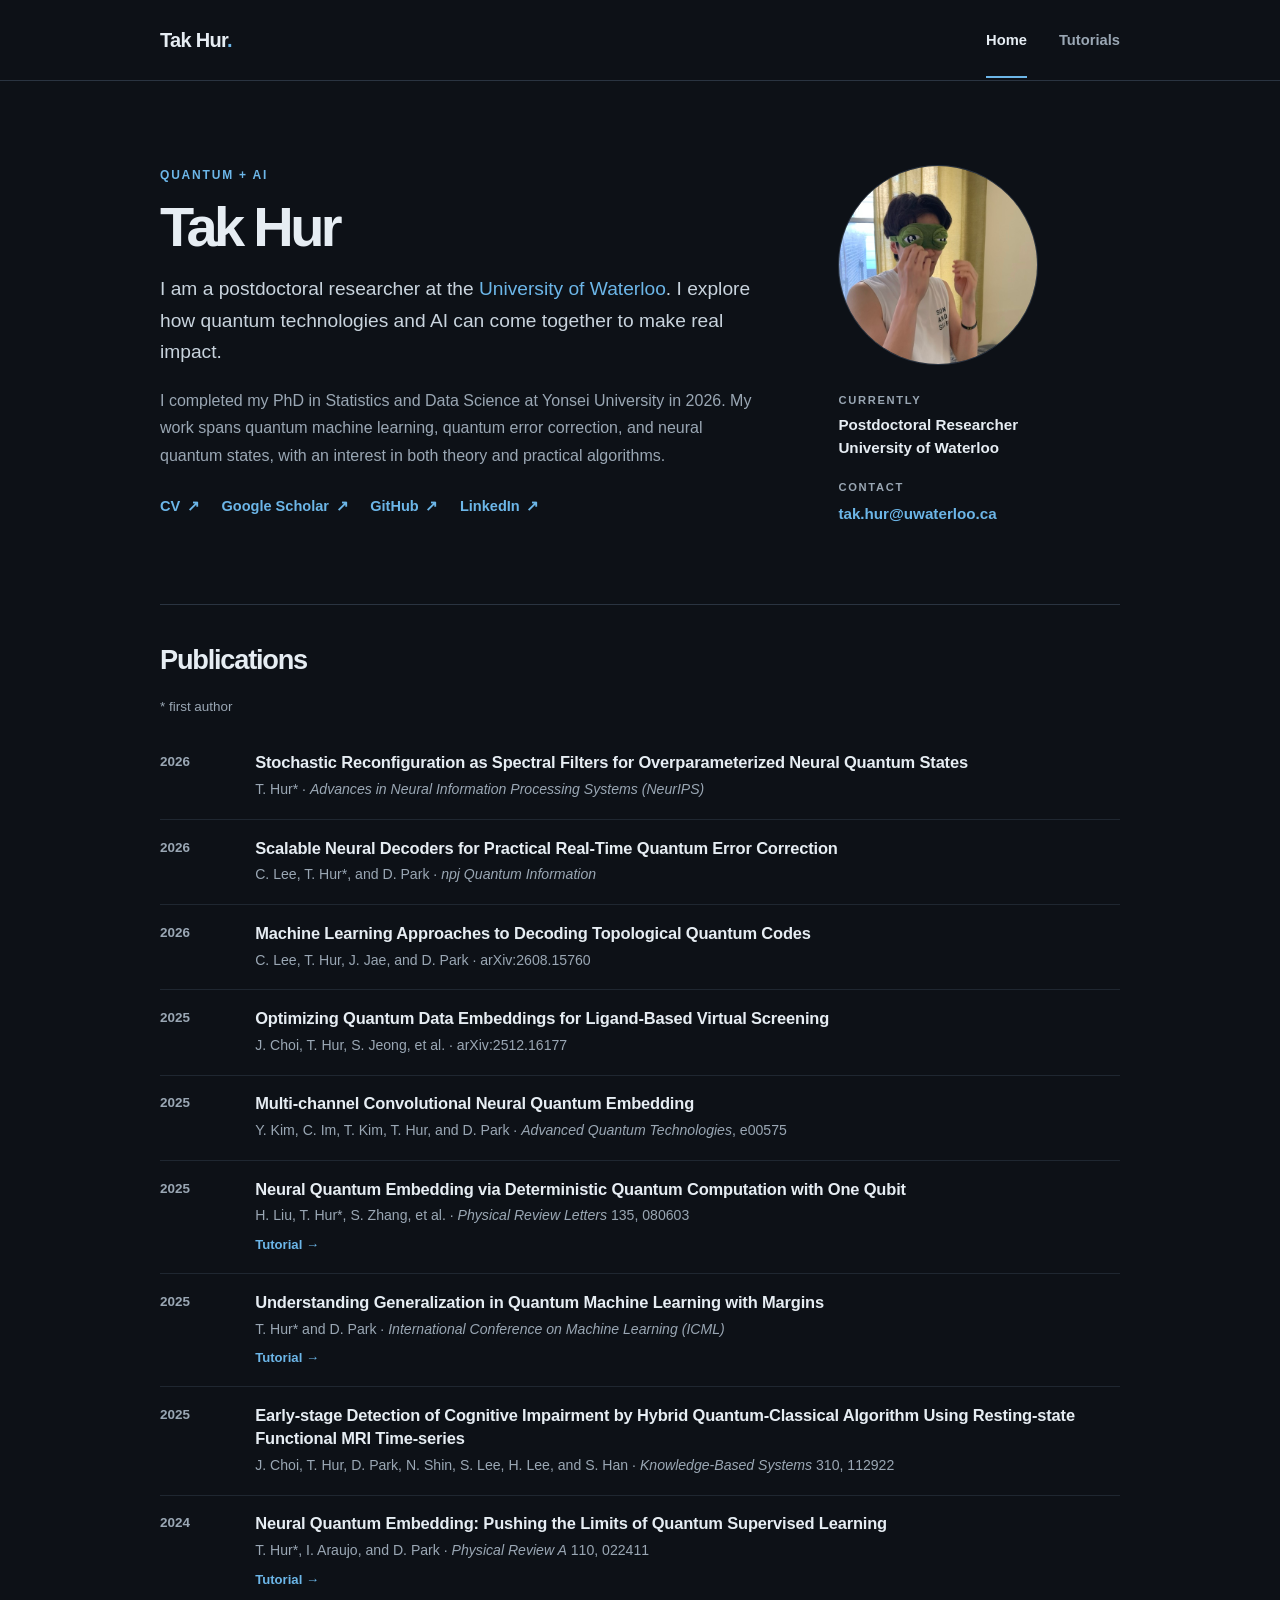
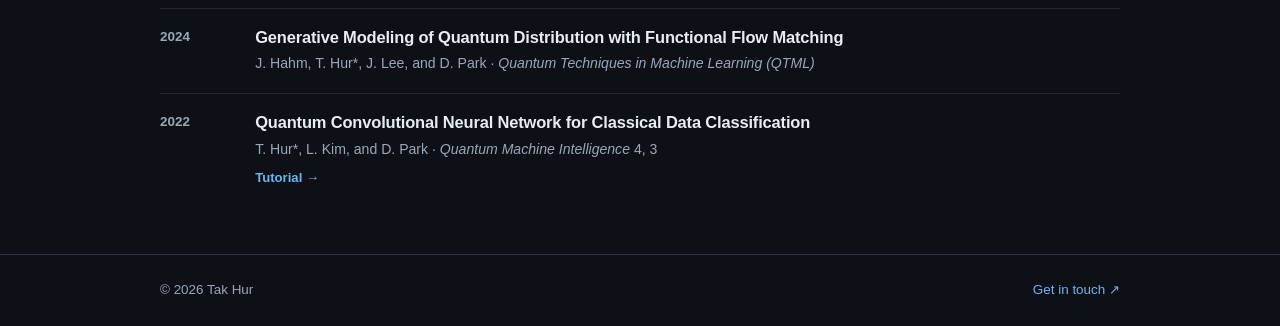
==== commit a3684603: "Remove News section from home page Co-Authored-By: Claude Opus 5.5 <noreply@anthropic.com>" ====
--- a/index.html
+++ b/index.html
@@ -44,18 +44,6 @@
       </aside>
     </section>
 
-    <section class="section-block" aria-labelledby="news-title">
-      <div class="section-heading"><h2 id="news-title">News</h2></div>
-      <ol class="news-list">
-        <li><time datetime="2026-09">Sep 2026</time><span>My paper on <a href="https://arxiv.org/abs/2609.23334">stochastic reconfiguration as spectral filters</a> for neural quantum states was accepted at NeurIPS 2026.</span></li>
-        <li><time datetime="2026-09">Sep 2026</time><span>Our paper on <a href="https://arxiv.org/abs/2510.22724">scalable neural decoders for real-time quantum error correction</a> was accepted at <em>npj Quantum Information</em>.</span></li>
-        <li><time datetime="2026-09">Sep 2026</time><span>I started as a postdoctoral researcher at the University of Waterloo.</span></li>
-        <li><time datetime="2026-09">Sep 2026</time><span>I gave a contributed talk on scalable neural decoders at ML4QT.</span></li>
-        <li><time datetime="2026-08">Aug 2026</time><span>I completed my PhD in Statistics and Data Science at Yonsei University.</span></li>
-        <li><time datetime="2026">2026</time><span>Our project on mixture-of-experts decoders received an NVIDIA Academic Grant.</span></li>
-      </ol>
-    </section>
-
     <section class="section-block" id="publications" aria-labelledby="papers-title">
       <div class="section-heading"><h2 id="papers-title">Publications</h2></div>
       <p class="pub-note">* first author</p>
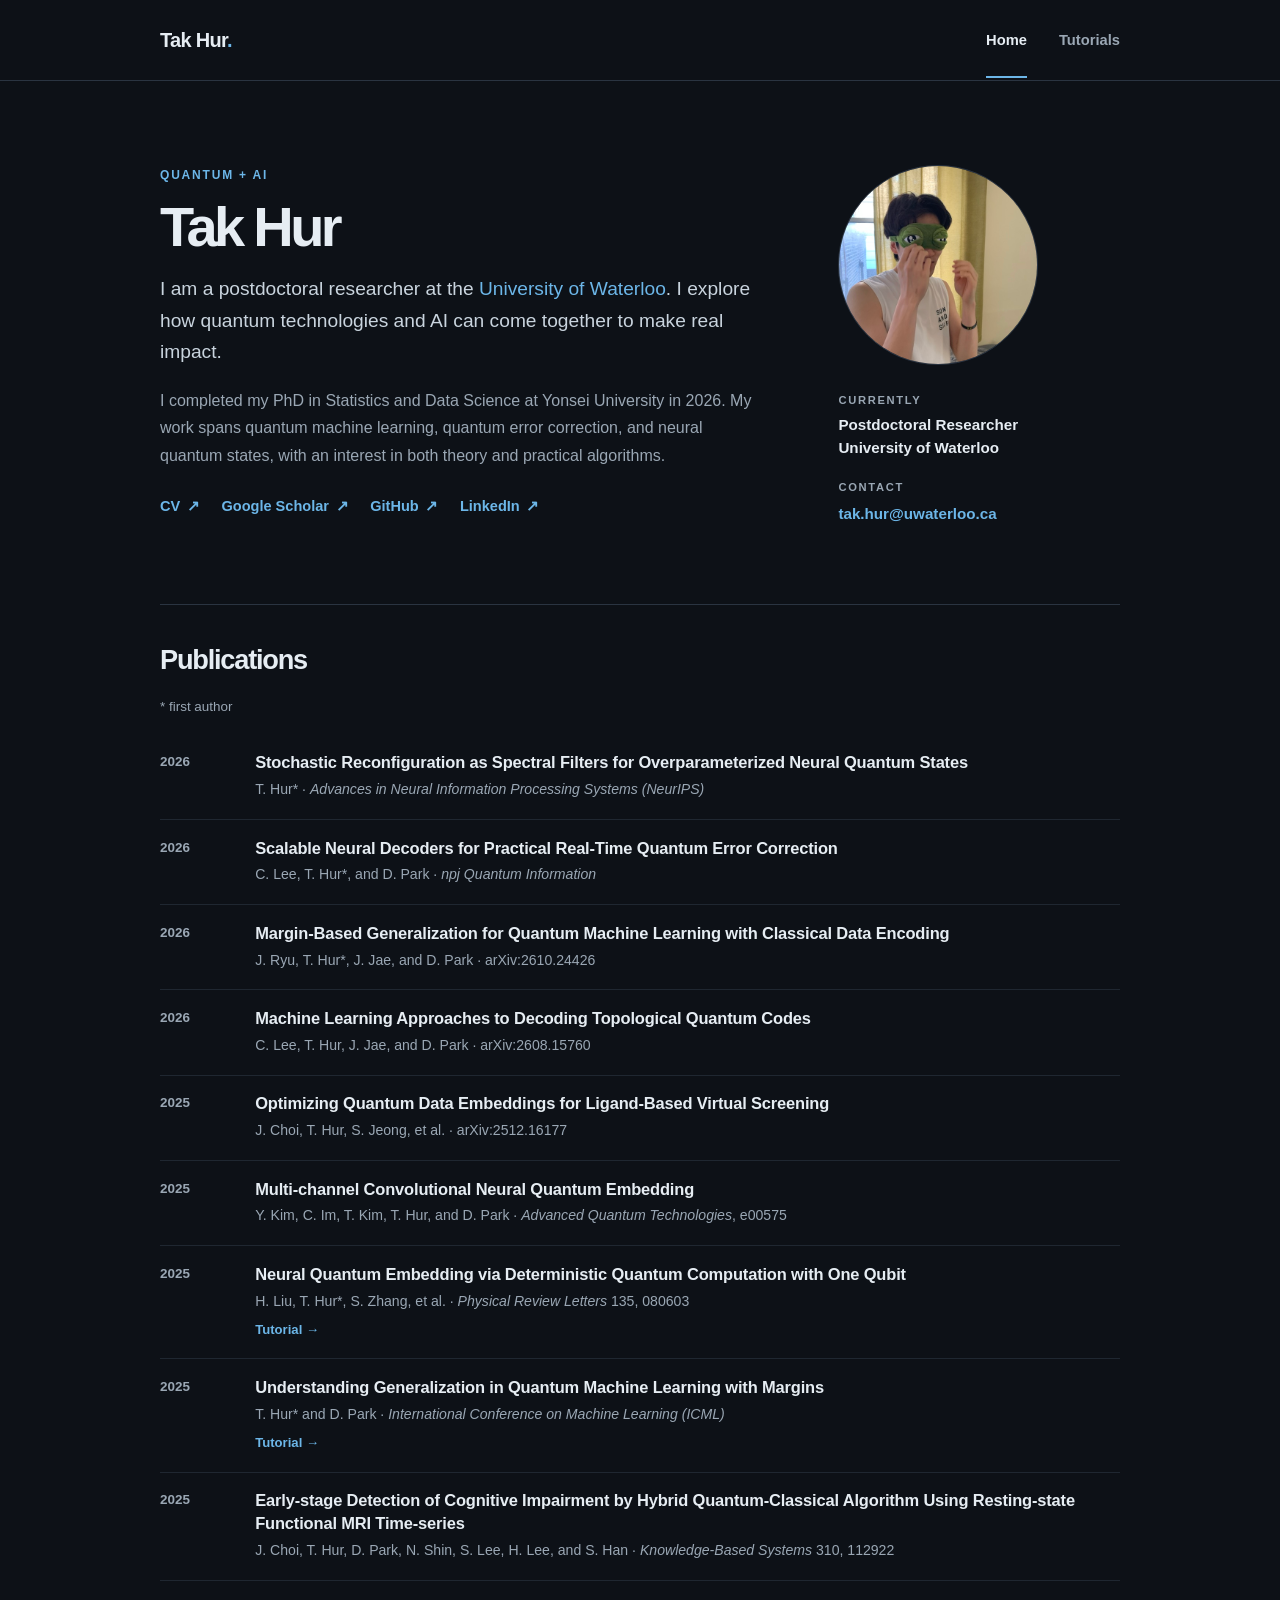
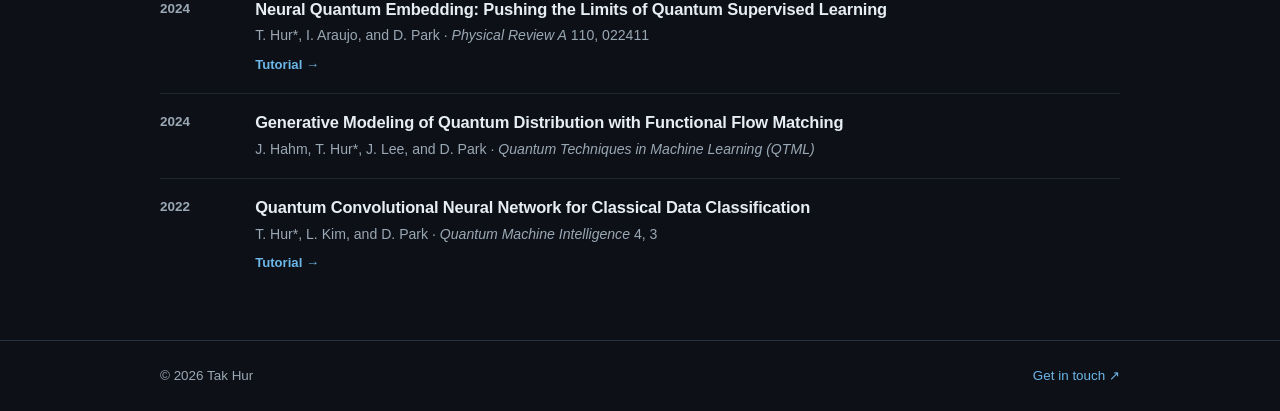
==== commit 06aac8ea: "Sync homepage publications and CV with the latest CV. Add the 2026 margin-based generalization prepr" ====
--- a/index.html
+++ b/index.html
@@ -50,15 +50,16 @@
       <ol class="paper-list">
         <li><span class="paper-year">2026</span><div><h3><a href="https://arxiv.org/abs/2609.23334">Stochastic Reconfiguration as Spectral Filters for Overparameterized Neural Quantum States</a></h3><p>T. Hur* · <em>Advances in Neural Information Processing Systems (NeurIPS)</em></p></div></li>
         <li><span class="paper-year">2026</span><div><h3><a href="https://arxiv.org/abs/2510.22724">Scalable Neural Decoders for Practical Real-Time Quantum Error Correction</a></h3><p>C. Lee, T. Hur*, and D. Park · <em>npj Quantum Information</em></p></div></li>
+        <li><span class="paper-year">2026</span><div><h3><a href="https://arxiv.org/abs/2610.24426">Margin-Based Generalization for Quantum Machine Learning with Classical Data Encoding</a></h3><p>J. Ryu, T. Hur*, J. Jae, and D. Park · arXiv:2610.24426</p></div></li>
         <li><span class="paper-year">2026</span><div><h3><a href="https://arxiv.org/abs/2608.15760">Machine Learning Approaches to Decoding Topological Quantum Codes</a></h3><p>C. Lee, T. Hur, J. Jae, and D. Park · arXiv:2608.15760</p></div></li>
         <li><span class="paper-year">2025</span><div><h3><a href="https://arxiv.org/abs/2512.16177">Optimizing Quantum Data Embeddings for Ligand-Based Virtual Screening</a></h3><p>J. Choi, T. Hur, S. Jeong, et al. · arXiv:2512.16177</p></div></li>
-        <li><span class="paper-year">2025</span><div><h3><a href="https://arxiv.org/abs/2509.22355">Multi-channel Convolutional Neural Quantum Embedding</a></h3><p>Y. Kim, C. Im, T. Kim, T. Hur, and D. Park · <em>Advanced Quantum Technologies</em>, e00575</p></div></li>
+        <li><span class="paper-year">2025</span><div><h3><a href="https://advanced.onlinelibrary.wiley.com/doi/full/10.1002/qute.202500575">Multi-channel Convolutional Neural Quantum Embedding</a></h3><p>Y. Kim, C. Im, T. Kim, T. Hur, and D. Park · <em>Advanced Quantum Technologies</em>, e00575</p></div></li>
         <li><span class="paper-year">2025</span><div><h3><a href="https://journals.aps.org/prl/abstract/10.1103/y8wr-yml4">Neural Quantum Embedding via Deterministic Quantum Computation with One Qubit</a></h3><p>H. Liu, T. Hur*, S. Zhang, et al. · <em>Physical Review Letters</em> 135, 080603</p><div class="paper-actions"><a href="tutorials/nqe-dqc1.html">Tutorial →</a></div></div></li>
         <li><span class="paper-year">2025</span><div><h3><a href="https://proceedings.mlr.press/v267/hur25a.html">Understanding Generalization in Quantum Machine Learning with Margins</a></h3><p>T. Hur* and D. Park · <em>International Conference on Machine Learning (ICML)</em></p><div class="paper-actions"><a href="tutorials/qmargin.html">Tutorial →</a></div></div></li>
         <li><span class="paper-year">2025</span><div><h3><a href="https://arxiv.org/abs/2405.01554">Early-stage Detection of Cognitive Impairment by Hybrid Quantum-Classical Algorithm Using Resting-state Functional MRI Time-series</a></h3><p>J. Choi, T. Hur, D. Park, N. Shin, S. Lee, H. Lee, and S. Han · <em>Knowledge-Based Systems</em> 310, 112922</p></div></li>
         <li><span class="paper-year">2024</span><div><h3><a href="https://doi.org/10.1103/PhysRevA.110.022411">Neural Quantum Embedding: Pushing the Limits of Quantum Supervised Learning</a></h3><p>T. Hur*, I. Araujo, and D. Park · <em>Physical Review A</em> 110, 022411</p><div class="paper-actions"><a href="tutorials/nqe.html">Tutorial →</a></div></div></li>
-        <li><span class="paper-year">2024</span><div><h3><a href="https://arxiv.org/abs/2607.00301">Generative Modeling of Quantum Distribution with Functional Flow Matching</a></h3><p>J. Hahm, T. Hur*, J. Lee, and D. Park · <em>Quantum Techniques in Machine Learning (QTML)</em></p></div></li>
-        <li><span class="paper-year">2022</span><div><h3><a href="https://arxiv.org/abs/2108.00661">Quantum Convolutional Neural Network for Classical Data Classification</a></h3><p>T. Hur*, L. Kim, and D. Park · <em>Quantum Machine Intelligence</em> 4, 3</p><div class="paper-actions"><a href="tutorials/qcnn.html">Tutorial →</a></div></div></li>
+        <li><span class="paper-year">2024</span><div><h3><a href="https://indico.qtml2024.org/event/1/contributions/132/attachments/133/138/QFM_QTML.pdf">Generative Modeling of Quantum Distribution with Functional Flow Matching</a></h3><p>J. Hahm, T. Hur*, J. Lee, and D. Park · <em>Quantum Techniques in Machine Learning (QTML)</em></p></div></li>
+        <li><span class="paper-year">2022</span><div><h3><a href="https://link.springer.com/article/10.1007/s42484-021-00061-x">Quantum Convolutional Neural Network for Classical Data Classification</a></h3><p>T. Hur*, L. Kim, and D. Park · <em>Quantum Machine Intelligence</em> 4, 3</p><div class="paper-actions"><a href="tutorials/qcnn.html">Tutorial →</a></div></div></li>
       </ol>
     </section>
   </main>
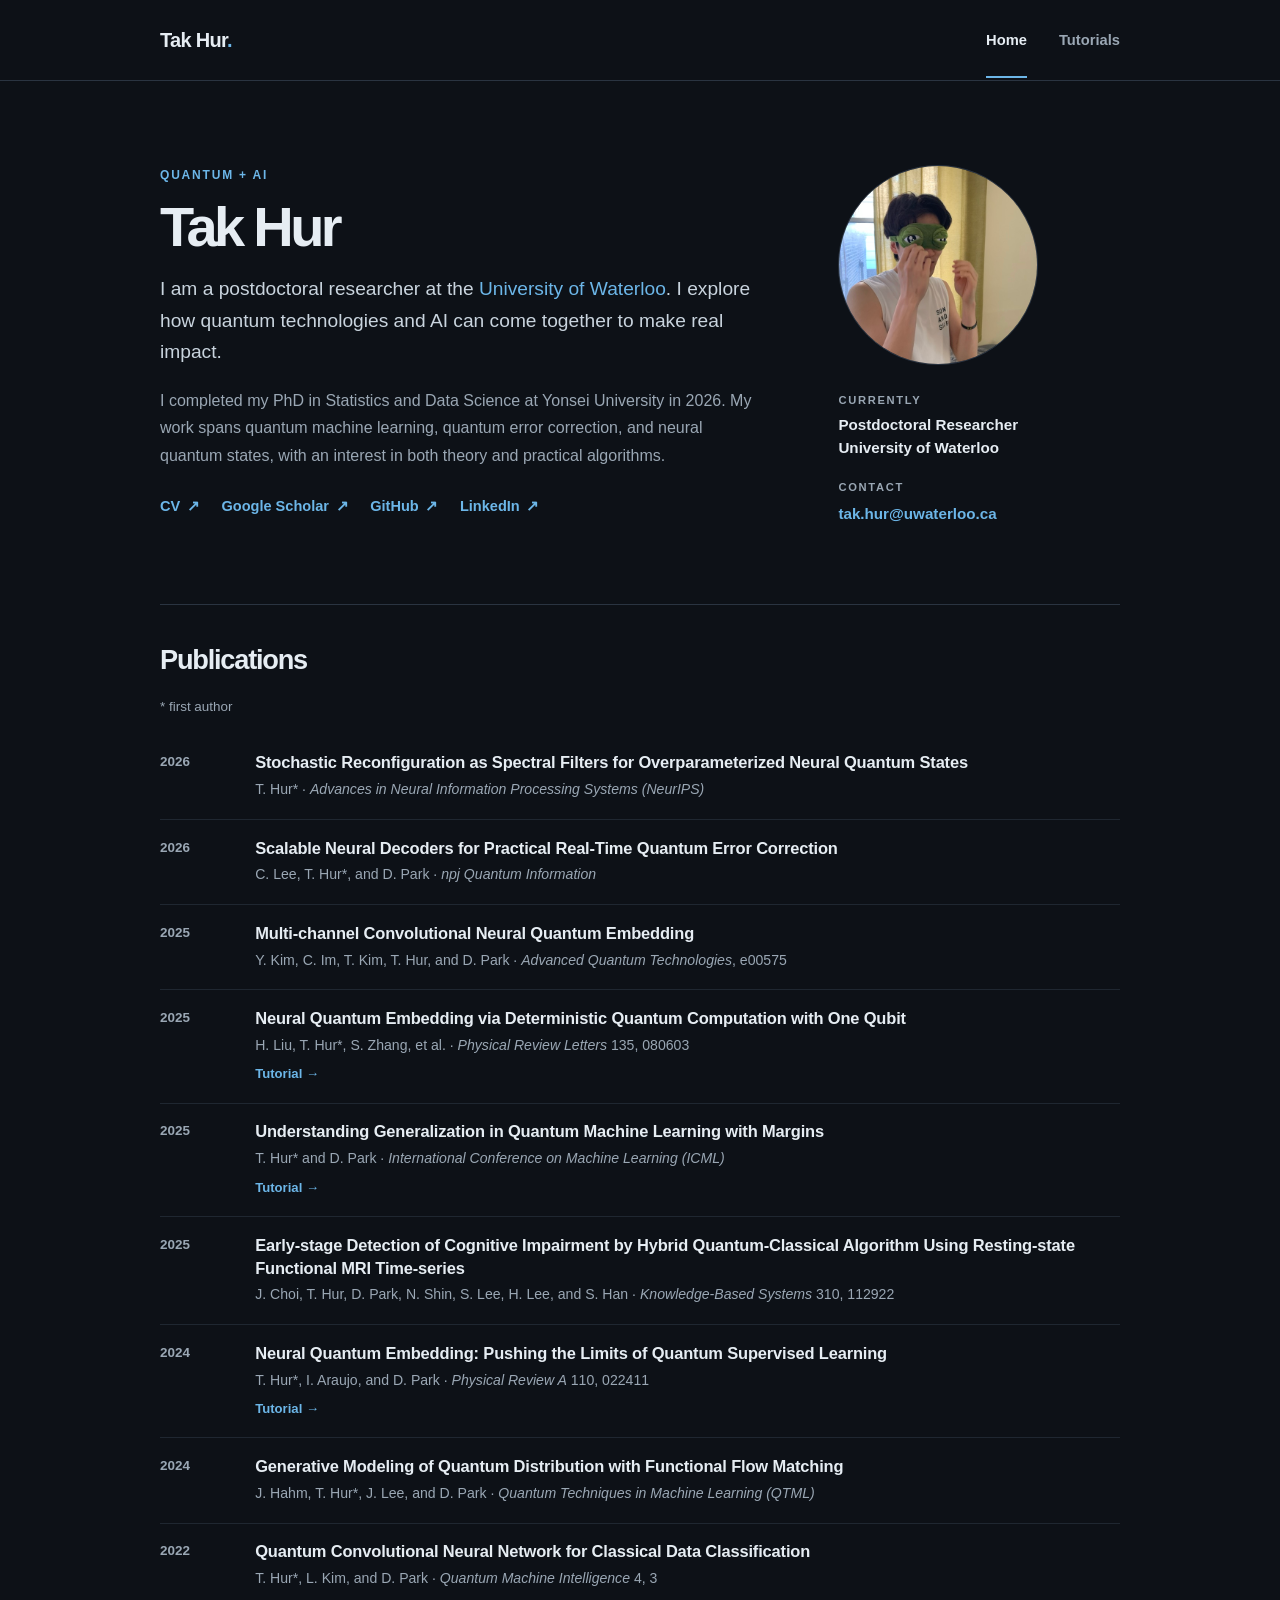
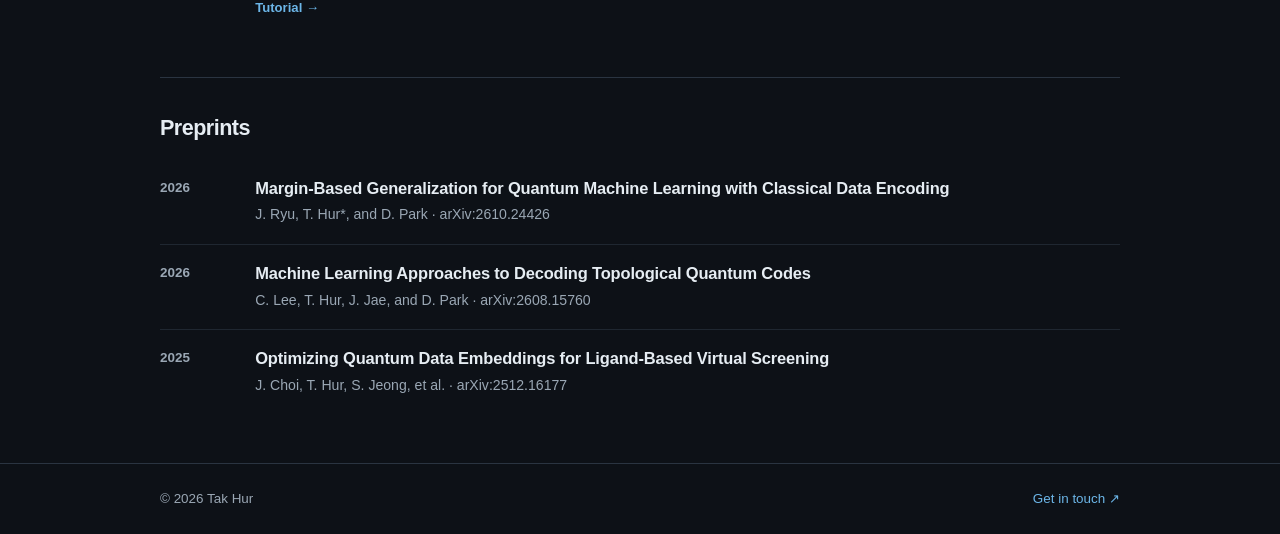
==== commit 692df4f2: "Split preprints out of the publications list and update the CV. Move the three arXiv-only papers und" ====
--- a/index.html
+++ b/index.html
@@ -50,9 +50,6 @@
       <ol class="paper-list">
         <li><span class="paper-year">2026</span><div><h3><a href="https://arxiv.org/abs/2609.23334">Stochastic Reconfiguration as Spectral Filters for Overparameterized Neural Quantum States</a></h3><p>T. Hur* · <em>Advances in Neural Information Processing Systems (NeurIPS)</em></p></div></li>
         <li><span class="paper-year">2026</span><div><h3><a href="https://arxiv.org/abs/2510.22724">Scalable Neural Decoders for Practical Real-Time Quantum Error Correction</a></h3><p>C. Lee, T. Hur*, and D. Park · <em>npj Quantum Information</em></p></div></li>
-        <li><span class="paper-year">2026</span><div><h3><a href="https://arxiv.org/abs/2610.24426">Margin-Based Generalization for Quantum Machine Learning with Classical Data Encoding</a></h3><p>J. Ryu, T. Hur*, J. Jae, and D. Park · arXiv:2610.24426</p></div></li>
-        <li><span class="paper-year">2026</span><div><h3><a href="https://arxiv.org/abs/2608.15760">Machine Learning Approaches to Decoding Topological Quantum Codes</a></h3><p>C. Lee, T. Hur, J. Jae, and D. Park · arXiv:2608.15760</p></div></li>
-        <li><span class="paper-year">2025</span><div><h3><a href="https://arxiv.org/abs/2512.16177">Optimizing Quantum Data Embeddings for Ligand-Based Virtual Screening</a></h3><p>J. Choi, T. Hur, S. Jeong, et al. · arXiv:2512.16177</p></div></li>
         <li><span class="paper-year">2025</span><div><h3><a href="https://advanced.onlinelibrary.wiley.com/doi/full/10.1002/qute.202500575">Multi-channel Convolutional Neural Quantum Embedding</a></h3><p>Y. Kim, C. Im, T. Kim, T. Hur, and D. Park · <em>Advanced Quantum Technologies</em>, e00575</p></div></li>
         <li><span class="paper-year">2025</span><div><h3><a href="https://journals.aps.org/prl/abstract/10.1103/y8wr-yml4">Neural Quantum Embedding via Deterministic Quantum Computation with One Qubit</a></h3><p>H. Liu, T. Hur*, S. Zhang, et al. · <em>Physical Review Letters</em> 135, 080603</p><div class="paper-actions"><a href="tutorials/nqe-dqc1.html">Tutorial →</a></div></div></li>
         <li><span class="paper-year">2025</span><div><h3><a href="https://proceedings.mlr.press/v267/hur25a.html">Understanding Generalization in Quantum Machine Learning with Margins</a></h3><p>T. Hur* and D. Park · <em>International Conference on Machine Learning (ICML)</em></p><div class="paper-actions"><a href="tutorials/qmargin.html">Tutorial →</a></div></div></li>
@@ -61,6 +58,14 @@
         <li><span class="paper-year">2024</span><div><h3><a href="https://indico.qtml2024.org/event/1/contributions/132/attachments/133/138/QFM_QTML.pdf">Generative Modeling of Quantum Distribution with Functional Flow Matching</a></h3><p>J. Hahm, T. Hur*, J. Lee, and D. Park · <em>Quantum Techniques in Machine Learning (QTML)</em></p></div></li>
         <li><span class="paper-year">2022</span><div><h3><a href="https://link.springer.com/article/10.1007/s42484-021-00061-x">Quantum Convolutional Neural Network for Classical Data Classification</a></h3><p>T. Hur*, L. Kim, and D. Park · <em>Quantum Machine Intelligence</em> 4, 3</p><div class="paper-actions"><a href="tutorials/qcnn.html">Tutorial →</a></div></div></li>
       </ol>
+      <section aria-labelledby="preprints-title">
+        <h3 class="paper-subheading" id="preprints-title">Preprints</h3>
+        <ol class="paper-list">
+          <li><span class="paper-year">2026</span><div><h3><a href="https://arxiv.org/abs/2610.24426">Margin-Based Generalization for Quantum Machine Learning with Classical Data Encoding</a></h3><p>J. Ryu, T. Hur*, and D. Park · arXiv:2610.24426</p></div></li>
+          <li><span class="paper-year">2026</span><div><h3><a href="https://arxiv.org/abs/2608.15760">Machine Learning Approaches to Decoding Topological Quantum Codes</a></h3><p>C. Lee, T. Hur, J. Jae, and D. Park · arXiv:2608.15760</p></div></li>
+          <li><span class="paper-year">2025</span><div><h3><a href="https://arxiv.org/abs/2512.16177">Optimizing Quantum Data Embeddings for Ligand-Based Virtual Screening</a></h3><p>J. Choi, T. Hur, S. Jeong, et al. · arXiv:2512.16177</p></div></li>
+        </ol>
+      </section>
     </section>
   </main>
 
--- a/assets/css/site.css
+++ b/assets/css/site.css
@@ -32,6 +32,7 @@
 .email{overflow-wrap:anywhere}
 .profile-photo{display:block;width:100%;max-width:200px;aspect-ratio:1;object-fit:cover;object-position:50% 30%;margin:0 0 1.6rem;border-radius:50%;border:1px solid var(--line);background:var(--paper)}
 .pub-note{margin:-.6rem 0 1rem;font-size:.84rem;color:var(--muted)}
+.paper-subheading{margin:2.6rem 0 .8rem;padding-top:2rem;border-top:1px solid var(--line);font-size:1.35rem;letter-spacing:-.025em}
 .section-block{padding:2rem 0 3rem;border-top:1px solid var(--line)}
 .section-heading{display:flex;align-items:baseline;justify-content:space-between;gap:1rem;margin-bottom:1.4rem}
 .section-heading h2,.page-heading h1,.tutorial-callout h2{letter-spacing:-.045em}
